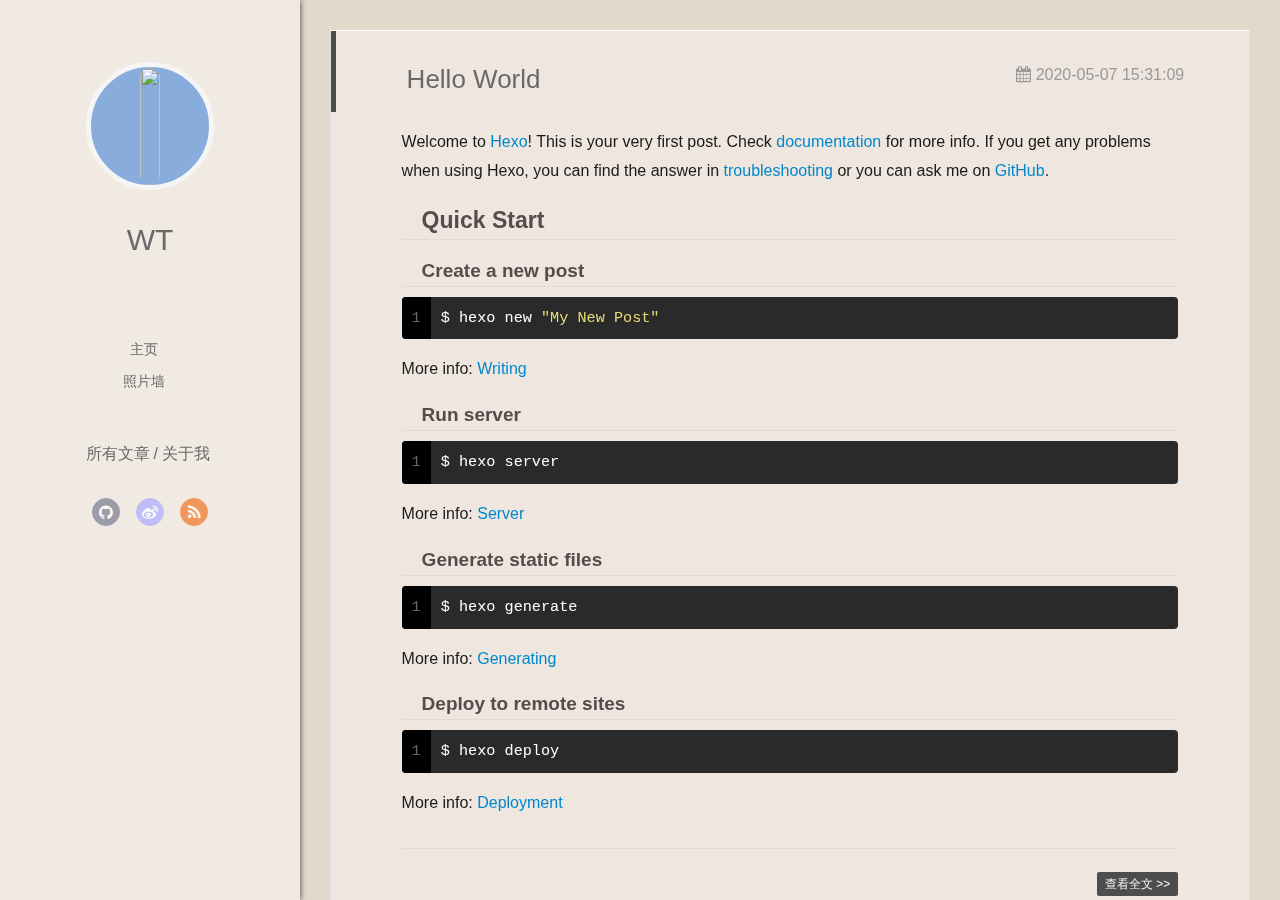
==== index.html @ 87686ddd "Site updated: 2020-05-08 10:49:56" ====
<!DOCTYPE html>
<html>
<head>
  <meta charset="utf-8">
  
  <meta name="renderer" content="webkit">
  <meta http-equiv="X-UA-Compatible" content="IE=edge" >
  <link rel="dns-prefetch" href="http://yoursite.com">
  <title>NB</title>
  <meta name="viewport" content="width=device-width, initial-scale=1, maximum-scale=1">
  <meta property="og:type" content="website">
<meta property="og:title" content="NB">
<meta property="og:url" content="http://yoursite.com/index.html">
<meta property="og:site_name" content="NB">
<meta property="og:locale" content="zh_CN">
<meta property="article:author" content="WT">
<meta name="twitter:card" content="summary">
  
  
    <link rel="icon" href="/favicon.png">
  
  
<link rel="stylesheet" href="/css/main.css">
 
<link rel="stylesheet" href="/css/viewer.css">

<meta name="generator" content="Hexo 4.2.0"></head>

<body>
  <div id="container" :class="{show:isCtnShow}" @click="hideSlider">
    <div class="left-col" >
      <div class="intrude-less">
	<header id="header" class="inner">
		<a href="/" @mouseover="linkMouseover('home')" class="profilepic">
			<img src="https://timgsa.baidu.com/timg?image&amp;quality=80&amp;size=b9999_10000&amp;sec=1588860925858&amp;di=0722054bf3a97e93e0152e795d946204&amp;imgtype=0&amp;src=http%3A%2F%2Fwww.ttpaihang.com%2Fimage%2Fvote%2F20140428095425116203.jpg" class="js-avatar">
		</a>
		<hgroup>
		  <h1 class="header-author"><a href="/" @mouseover="linkMouseover('home')">WT</a></h1>
		</hgroup>
		

		<nav class="header-menu">
			<ul>
				
				<li><a href="/" target="_self">主页</a></li>
	    	
				<li><a href="/photo/" target="_self">照片墙</a></li>
	    	
			</ul>
		</nav>
		<nav class="header-smart-menu">
			
				<a @click="openSlider($event, 'innerArchive')" @mouseover="linkMouseover('innerArchive')" href="javascript:void(0)">所有文章</a>
				
				<a @click="openSlider($event, 'aboutme')" @mouseover="linkMouseover('aboutme')" href="javascript:void(0)">关于我</a>
				
		</nav>
		<nav class="header-nav">
			<div class="social">
				
					<a class="github" target="_blank"  href="/" 
							@mouseover="linkMouseover('github')" title="">
						<i class="icon icon-github"></i>
					</a>
		    
					<a class="weibo" target="_blank"  href="/" 
							@mouseover="linkMouseover('weibo')" title="">
						<i class="icon icon-weibo"></i>
					</a>
		    
					<a class="rss" target="_blank"  href="/" 
							@mouseover="linkMouseover('rss')" title="">
						<i class="icon icon-rss"></i>
					</a>
		    
			</div>
		</nav>
	</header>		
</div>

      <!-- <div class="waifu" @mouseover="waifu.showTools=true" @mouseout="waifu.showTools=false">
  <div class="waifu-tips" v-text="waifu.tip" v-bind:style="{opacity: waifu.tipOpacity}"></div>
  <div>
    <canvas id="live2d" width="520" height="480" @mouseover="linkMouseover('waifu')" style="width: 260px;height: 240px;"></canvas>
  </div>
  <div class="waifu-tool" v-show="waifu.showTools">
    <span class="icon icon-search" @mouseover="linkMouseover('tools.search')" @click="toolsClick('tools.search')"></span>
    <span class="icon icon-eye" @mouseover="linkMouseover('tools.eye')" @click="toolsClick('tools.eye')"></span>
    <span class="icon icon-comment-o" @mouseover="linkMouseover('tools.chart')" @click="toolsClick('tools.chart')"></span>
    <span class="icon icon-camera" @mouseover="linkMouseover('tools.photo')" @click="toolsClick('tools.photo')"></span>
    <span class="icon icon-info-circle" @mouseover="linkMouseover('tools.info')" @click="toolsClick('tools.info')"></span>
    <span class="icon icon-close" @mouseover="linkMouseover('tools.close')" @click="toolsClick('tools.close')"></span>
  </div>
</div> -->
    </div>
    <div class="btnctn js-mobile-btnctn">
      <div class="slider-trigger" @click="openSlider($event, 'innerArchive', true)">
        <i class="icon icon-list"></i>
      </div>
      <div class="slider-trigger" @click="toolsClick('tools.eye')">
        <i class="icon icon-eye"></i>
      </div>
    </div>
    <div class="mid-col" :class="{show: isShow,hide: isShow!==undefined && !isShow}">
      <a name="top"></a>
      <nav id="mobile-nav">
  <div class="overlay js-overlay" ></div>
	<div class="intrude-less">
		<header id="header" class="inner">
			<div class="profilepic">
				<img src="https://timgsa.baidu.com/timg?image&amp;quality=80&amp;size=b9999_10000&amp;sec=1588860925858&amp;di=0722054bf3a97e93e0152e795d946204&amp;imgtype=0&amp;src=http%3A%2F%2Fwww.ttpaihang.com%2Fimage%2Fvote%2F20140428095425116203.jpg" class="js-avatar">
			</div>
			<hgroup>
			  <h1 class="header-author js-header-author">WT</h1>
			</hgroup>
			
			
			<nav class="header-nav">
				<div class="social">
					
						<a class="github" target="_blank" href="/" 
								title="">
							<i class="icon icon-"></i>
						</a>
			    
						<a class="weibo" target="_blank" href="/" 
								title="">
							<i class="icon icon-"></i>
						</a>
			    
						<a class="rss" target="_blank" href="/" 
								title="">
							<i class="icon icon-"></i>
						</a>
			    
				</div>
			</nav>

			<nav class="header-menu js-header-menu">
				<ul style="width: 50%">
				
				
					<li style="width: 50%"><a href="/">主页</a></li>
		      
					<li style="width: 50%"><a href="/photo/">照片墙</a></li>
		      
				</ul>
			</nav>
		</header>				
	</div>
	<div class="mobile-mask" style="display:none" v-show="isShow"></div>
</nav>

      <div id="wrapper" class="body-wrap" v-pre>
        <div class="menu-l">
          <div id="js-content" class="content-ll">
            
    
<aside class="wrap-side-operation">
  <div class="mod-side-operation">
    
    <div class="jump-container" id="js-jump-container" style="display:none;">
      <a href="#top" >
        <i class="icon icon-chevron-up"></i>
      </a>
    </div>
    
    
  </div>
</aside>

<div class="article-outer">
<article class="article article-type-post article-index" itemscope itemprop="blogPost">
  <div class="article-inner">
    
      <header class="article-header">
        
  
    <h1 itemprop="name">
      <a class="article-title" href="/2020/05/07/hello-world/">Hello World</a>
    </h1>
  

        
        <a href="/archives/2020/05" class="archive-article-date">
  	<time datetime="2020-05-07T07:31:09.147Z" itemprop="datePublished"><i class="icon icon-calendar"></i>2020-05-07 15:31:09</time>
</a>
        
      </header>
    
    <div class="article-entry" itemprop="articleBody">
      
        <p>Welcome to <a href="https://hexo.io/" target="_blank" rel="noopener">Hexo</a>! This is your very first post. Check <a href="https://hexo.io/docs/" target="_blank" rel="noopener">documentation</a> for more info. If you get any problems when using Hexo, you can find the answer in <a href="https://hexo.io/docs/troubleshooting.html" target="_blank" rel="noopener">troubleshooting</a> or you can ask me on <a href="https://github.com/hexojs/hexo/issues" target="_blank" rel="noopener">GitHub</a>.</p>
<h2 id="Quick-Start"><a href="#Quick-Start" class="headerlink" title="Quick Start"></a>Quick Start</h2><h3 id="Create-a-new-post"><a href="#Create-a-new-post" class="headerlink" title="Create a new post"></a>Create a new post</h3><figure class="highlight bash"><table><tr><td class="gutter"><pre><span class="line">1</span><br></pre></td><td class="code"><pre><span class="line">$ hexo new <span class="string">"My New Post"</span></span><br></pre></td></tr></table></figure>

<p>More info: <a href="https://hexo.io/docs/writing.html" target="_blank" rel="noopener">Writing</a></p>
<h3 id="Run-server"><a href="#Run-server" class="headerlink" title="Run server"></a>Run server</h3><figure class="highlight bash"><table><tr><td class="gutter"><pre><span class="line">1</span><br></pre></td><td class="code"><pre><span class="line">$ hexo server</span><br></pre></td></tr></table></figure>

<p>More info: <a href="https://hexo.io/docs/server.html" target="_blank" rel="noopener">Server</a></p>
<h3 id="Generate-static-files"><a href="#Generate-static-files" class="headerlink" title="Generate static files"></a>Generate static files</h3><figure class="highlight bash"><table><tr><td class="gutter"><pre><span class="line">1</span><br></pre></td><td class="code"><pre><span class="line">$ hexo generate</span><br></pre></td></tr></table></figure>

<p>More info: <a href="https://hexo.io/docs/generating.html" target="_blank" rel="noopener">Generating</a></p>
<h3 id="Deploy-to-remote-sites"><a href="#Deploy-to-remote-sites" class="headerlink" title="Deploy to remote sites"></a>Deploy to remote sites</h3><figure class="highlight bash"><table><tr><td class="gutter"><pre><span class="line">1</span><br></pre></td><td class="code"><pre><span class="line">$ hexo deploy</span><br></pre></td></tr></table></figure>

<p>More info: <a href="https://hexo.io/docs/one-command-deployment.html" target="_blank" rel="noopener">Deployment</a></p>

      
      
    </div>
    <div class="article-info article-info-index">
      
      
      

      
        <p class="article-more-link">
          <a class="article-more-a" href="/2020/05/07/hello-world/">查看全文 >></a>
        </p>
      
      
      <div class="clearfix"></div>
    </div>
  </div>
</article>
</div>



  

          </div>
        </div>
      </div>
      <footer id="footer">
  <div class="outer">
    <div id="footer-info">
    	<div class="footer-left">
    		&copy; 2020 WT
    	</div>
			
			<div class="footer-right">
				Power By <a href="http://hexo.io/" target="_blank">Hexo</a>
			</div>
    </div>
  </div>
</footer>
    </div>
    <div class="mask js-mask" ref="mask"></div>
    <div class="page-modal" id="search-panel" ref="fullTextSearch" >
  <div class="search-container">
    <a class="close js-modal-close" href="javascript:;"><i class="icon icon-close"></i></a>
    <div class="search">
      <div class="search-input-icon">
        <i class="icon icon-search"></i>
      </div>
      <div class="search-input" >
        <input placeholder="搜索所有文章" type="text" v-model="fullTextSearchWords" >
      </div>
    </div>
    <div class="search-result">
      <div class="search-result-item" v-for="(item,index) in fullTextSearchItems" :key="index">
        <a v-text="item.title" :href="themeConfig.root + item.path.join('/')"></a>
        <div v-html="item.content"></div>
      </div>
      <div class="more-item tip" v-show="fullTextSearch.hasMore"  @click="loadSearchResult">
        <i class="icon icon-chevron-up"></i>
      </div>
      <div class="tip" v-show="fullTextSearch.isLoading || fullTextSearch.tip" 
        v-text="fullTextSearch.tip || '正在搜索...'"></div>
    </div>
  </div>
</div>
    
<div class="tools-col" :class="{show:isShow,hide:!isShow}" @click="stop">
  <div class="tools-nav header-menu">
    <ul style="width:70%">
    
      <li style="width: 50%" @click="openSlider($event, 'innerArchive')"><a href="javascript:void(0)" :class="{active:innerArchive}">所有文章</a></li>
      
      <li style="width: 50%" @click="openSlider($event, 'aboutme')"><a href="javascript:void(0)" :class="{active:aboutme}">关于我</a></li>
      
    </ul>
  </div>
  <div class="tools-wrap">
    
    	<section class="tools-section tools-section-all" v-show="innerArchive">
        <div class="search-wrap" >
          <span :class="'search-item'" v-for="(searchItem,index) in searchItems" :key="index">
            <i class="icon icon-book" v-if="searchItem.type === 'category'"></i>
            <i class="icon icon-tag" v-if="searchItem.type === 'tag'"></i>
            <i class="icon icon-calendar" v-if="searchItem.type === 'date'"></i>
            {{searchItem.query}}
            <i class="icon icon-close" @click="searchItems.splice(index,1)"></i>
          </span>
          <input class="search-ipt" v-model="search" @blur="addSearchItem(search)" @keydown="searchKeydown" type="text" placeholder="搜索…">
          <i class="icon icon-search" @click="addSearchItem(search)"></i>
        </div>
        <div class="widget tagcloud search-tag">
          <div>
            <span >标签:</span>
            <label class="bui-switch-label bui-switch-animbg">
              <input type="checkbox" @click="showTags=!showTags"/>
              <i class="bui-switch"></i>
            </label>
            <span style="margin-left: 50px;">分类:</span>
            <label class="bui-switch-label bui-switch-animbg">
              <input type="checkbox" @click="showCategories=!showCategories"/>
              <i class="bui-switch"></i>
            </label>
          </div>
          <ul class="article-tag-list" v-show="showTags">
            
            <div class="clearfix"></div>
          </ul>
          <ul class="article-tag-list" v-show="showCategories">
            
            <div class="clearfix"></div>
          </ul>
        </div>
        <ul class="search-ul">
          <li class="search-li" v-for="(item,index) in items" :key="index" v-show="!item.isHide">
            <a :href="item.path|urlformat" class="search-title"><i class="icon icon-quote-left"></i>
              <span v-text="item.title"></span>
            </a>
            <p class="search-time" v-if="item.date">
              <i class="icon icon-calendar"></i>
              <span v-text="item.date" @click="addSearchItem(item.date.substr(0,7),'date')"></span>
            </p>
            <p class="search-category" v-if="item.categories.length">
              <i class="icon icon-book" ></i>
              <span v-for="(category,index) in item.categories" :key="index" @click="addSearchItem(category.name, 'category')" v-text="category.name"></span>
            </p>
            <p class="search-tag" v-if="item.tags.length">
              <i class="icon icon-tags" ></i>
              <span v-for="tag in item.tags" @click="addSearchItem(tag.name, 'tag')" v-text="tag.name"></span>
            </p>
          </li>
        </ul>
    	</section>
    
    
    
    	<section class="tools-section tools-section-me" v-show="aboutme">
      
        <div class="aboutme-wrap" id="js-aboutme">很惭愧<br><br>只做了一点微小的工作<br>谢谢大家</div>
      
    	</section>
    
  </div>
</div>
    <div class="pswp" tabindex="-1" role="dialog" aria-hidden="true">
  <div class="pswp__bg"></div>
  <div class="pswp__scroll-wrap">
    <div class="pswp__container">
      <div class="pswp__item"></div>
      <div class="pswp__item"></div>
      <div class="pswp__item"></div>
    </div>

    <div class="pswp__ui pswp__ui--hidden">
      <div class="pswp__top-bar">
        <div class="pswp__counter"></div>
        <button class="pswp__button pswp__button--close" title="Close (Esc)"></button>
        <button class="pswp__button pswp__button--share" style="display:none" title="Share"></button>
        <button class="pswp__button pswp__button--fs" title="Toggle fullscreen"></button>
        <button class="pswp__button pswp__button--zoom" title="Zoom in/out"></button>

        <div class="pswp__preloader">
          <div class="pswp__preloader__icn">
            <div class="pswp__preloader__cut">
            <div class="pswp__preloader__donut"></div>
            </div>
          </div>
        </div>
      </div>

      <div class="pswp__share-modal pswp__share-modal--hidden pswp__single-tap">
        <div class="pswp__share-tooltip"></div> 
      </div>

      <button class="pswp__button pswp__button--arrow--left" title="Previous (arrow left)">
      </button>

      <button class="pswp__button pswp__button--arrow--right" title="Next (arrow right)">
      </button>

      <div class="pswp__caption">
        <div class="pswp__caption__center"></div>
      </div>
    </div>
  </div>
</div>
  </div>
  <script>
window.themeConfig = {
  isHome: true, // 是否为首页
  isPost: false, // 是否为文章全文页面
  isArchive: false, // 是否为归档页面
  isTag: false, // 是否为标签页面
  isCategory: false, // 是否为分类页面
  pageid: undefined, // 页面标识, 用于个性化页面开发
  toc_hide_index: true, // 目录序号
  comment: true, // 文章全文页面是否开启评论
  animate: true, // 是否显示文章列表页动画效果
  root: '/', // 资源根路径
  baseUrl: 'http://yoursite.com',
  pictureCdn: '' // 图片存储仓库地址
}
</script>

<script src="/js/main.js"></script>
 
<script src="/js/slider.js"></script>
 
<script src="/js/mobile.js"></script>
 
<script src="/js/viewer.js"></script>

</body>
</html>
---- css/main.css ----
@charset "UTF-8";
.clearfix::before, .clearfix::after {
  content: "";
  display: table; }

.clearfix::after {
  clear: both; }

.left-col {
  box-shadow: 0px 0px 6px 0px rgba(0, 0, 0, 0.75); }

.mid-col.show .article, .left-col, .left-col #header .profilepic, .left-col #header .profilepic img, .archives-wrap, .tools-col, .tools-col .tools-section .search-wrap > .icon-search, .tools-col .tools-section .search-tag.tagcloud .article-tag-list, .tools-col .tools-section .search-ul .search-title:hover, .tools-col .tools-section .search-ul .search-time span:hover, .tools-col .tools-section .search-ul .search-tag span:hover, .tools-col .tools-section .search-ul .search-category span:hover, .article, .waifu .waifu-tool span, .category-list li.category-list-item {
  -webkit-transition: all 0.2s ease-in;
  transition: all 0.2s ease-in;
  -ms-transition: all 0.2s ease-in; }

.mid-col.show, .mid-col.hide, .tools-col.show, .tools-col.hide {
  -webkit-animation-duration: .5s;
          animation-duration: .5s;
  -webkit-animation-fill-mode: both;
          animation-fill-mode: both;
  -webkit-animation-timing-function: ease-in-out;
          animation-timing-function: ease-in-out; }

@-webkit-keyframes leftIn {
  from {
    -webkit-transform: translate(0, 0);
            transform: translate(0, 0); }
  to {
    -webkit-transform: translate(333px, 0);
            transform: translate(333px, 0); } }

@keyframes leftIn {
  from {
    -webkit-transform: translate(0, 0);
            transform: translate(0, 0); }
  to {
    -webkit-transform: translate(333px, 0);
            transform: translate(333px, 0); } }

@-webkit-keyframes leftOut {
  from {
    -webkit-transform: translate(333px, 0);
            transform: translate(333px, 0); }
  to {
    -webkit-transform: translate(0, 0);
            transform: translate(0, 0); } }

@keyframes leftOut {
  from {
    -webkit-transform: translate(333px, 0);
            transform: translate(333px, 0); }
  to {
    -webkit-transform: translate(0, 0);
            transform: translate(0, 0); } }

.mid-col.show {
  -webkit-animation-name: leftIn;
          animation-name: leftIn; }

.mid-col.hide {
  -webkit-animation-name: leftOut;
          animation-name: leftOut; }

@-webkit-keyframes smallLeftIn {
  from {
    -webkit-transform: translate(0, 0);
            transform: translate(0, 0);
    opacity: 0; }
  to {
    -webkit-transform: translate(300px, 0);
            transform: translate(300px, 0);
    opacity: 1; } }

@keyframes smallLeftIn {
  from {
    -webkit-transform: translate(0, 0);
            transform: translate(0, 0);
    opacity: 0; }
  to {
    -webkit-transform: translate(300px, 0);
            transform: translate(300px, 0);
    opacity: 1; } }

@-webkit-keyframes smallleftOut {
  from {
    -webkit-transform: translate(300px, 0);
            transform: translate(300px, 0);
    opacity: 1; }
  to {
    -webkit-transform: translate(0, 0);
            transform: translate(0, 0);
    opacity: 0; } }

@keyframes smallleftOut {
  from {
    -webkit-transform: translate(300px, 0);
            transform: translate(300px, 0);
    opacity: 1; }
  to {
    -webkit-transform: translate(0, 0);
            transform: translate(0, 0);
    opacity: 0; } }

.tools-col.show {
  -webkit-animation-name: smallLeftIn;
          animation-name: smallLeftIn; }

.tools-col.hide {
  -webkit-animation-name: smallleftOut;
          animation-name: smallleftOut; }

@-webkit-keyframes profilepic {
  0% {
    -webkit-transform: rotate(360deg);
            transform: rotate(360deg); }
  100% {
    -webkit-transform: rotate(0deg);
            transform: rotate(0deg); } }

@keyframes profilepic {
  0% {
    -webkit-transform: rotate(360deg);
            transform: rotate(360deg); }
  100% {
    -webkit-transform: rotate(0deg);
            transform: rotate(0deg); } }

.left-col #header .profilepic:hover {
  -webkit-animation: profilepic 5s linear infinite;
          animation: profilepic 5s linear infinite; }

html {
  -ms-text-size-adjust: 100%;
  -webkit-text-size-adjust: 100%;
  -webkit-tap-highlight-color: transparent;
  height: 100%; }

body {
  margin: 0;
  font-size: 14px;
  font-family: "Helvetica Neue", Helvetica, STHeiTi, Arial, sans-serif;
  line-height: 1.5;
  color: #333;
  background-color: #f0eae3;
  min-height: 100%; }

article,
aside,
details,
figcaption,
figure,
footer,
header,
hgroup,
main,
menu,
nav,
section,
summary {
  display: block; }

audio,
canvas,
progress,
video {
  display: inline-block; }

audio:not([controls]) {
  display: none;
  height: 0; }

progress {
  vertical-align: baseline; }

[hidden], template {
  display: none; }

a {
  background: transparent;
  text-decoration: none;
  color: #08c; }
  a:active {
    outline: 0; }

abbr[title] {
  border-bottom: 1px dotted; }

b, strong {
  font-weight: bold; }

dfn {
  font-style: italic; }

mark {
  background: #ff0;
  color: #000; }

small {
  font-size: 80%; }

sub, sup {
  font-size: 75%;
  line-height: 0;
  position: relative;
  vertical-align: baseline; }

sup {
  top: -0.5em; }

sub {
  bottom: -0.25em; }

img {
  border: 0;
  vertical-align: middle;
  max-width: 100%; }

svg:not(:root) {
  overflow: hidden; }

code,
kbd,
pre,
samp {
  font-family: monospace;
  font-size: 1em; }

button,
input,
optgroup,
select,
textarea {
  color: inherit;
  font: inherit;
  margin: 0;
  vertical-align: middle; }

button,
input,
select {
  overflow: visible; }

button, select {
  text-transform: none; }

button,
html input[type="button"],
input[type="reset"],
input[type="submit"] {
  -webkit-appearance: button;
  cursor: pointer; }

[disabled] {
  cursor: default; }

button::-moz-focus-inner,
input::-moz-focus-inner {
  border: 0;
  padding: 0; }

input {
  line-height: normal; }

input[type="checkbox"],
input[type="radio"] {
  box-sizing: border-box;
  padding: 0; }

input[type="number"]::-webkit-inner-spin-button,
input[type="number"]::-webkit-outer-spin-button {
  height: auto; }

input[type="search"] {
  -webkit-appearance: textfield;
  box-sizing: border-box; }

input[type="search"]::-webkit-search-cancel-button,
input[type="search"]::-webkit-search-decoration {
  -webkit-appearance: none; }

fieldset {
  border: 1px solid #c0c0c0;
  margin: 0 2px;
  padding: 0.35em 0.625em 0.75em; }

legend {
  border: 0;
  padding: 0; }

textarea {
  overflow: auto;
  resize: vertical;
  vertical-align: top; }

optgroup {
  font-weight: bold; }

input,
select,
textarea,
button {
  outline: 0; }

textarea, input {
  -webkit-user-modify: read-write-plaintext-only; }

input::-ms-clear,
input::-ms-reveal {
  display: none; }

input::-moz-placeholder,
textarea::-moz-placeholder {
  color: #999; }

input:-ms-input-placeholder,
textarea:-ms-input-placeholder {
  color: #999; }

input::-webkit-input-placeholder,
textarea::-webkit-input-placeholder {
  color: #999; }

.placeholder {
  color: #999; }

table {
  border-collapse: collapse;
  border-spacing: 0; }

td, th {
  padding: 0; }

h1, h2, h3, h4, h5, h6, p, figure, form, blockquote {
  margin: 0; }

ul, ol, li, dl, dd {
  margin: 0;
  padding: 0; }

ul, ol {
  list-style: none outside none; }

h1, h2, h3 {
  line-height: 2;
  font-weight: normal; }

h1 {
  font-size: 18px; }

h2 {
  font-size: 16px; }

h3 {
  font-size: 14px; }

i {
  font-style: normal; }

* {
  box-sizing: border-box; }

@font-face {
  font-family: "FontAwesome";
  src: url(../fonts/fontawsome-thin.b3c604.eot);
  /* IE9 */
  src: url(../fonts/fontawsome-thin.b3c604.eot?#iefix) format("embedded-opentype"), url(../fonts/fontawsome-thin.4b1ebf.woff) format("woff"), url(../fonts/fontawsome-thin.4501e5.ttf) format("truetype"), url(../fonts/fontawsome-thin.c88de1.svg#uxfonteditor) format("svg");
  /* iOS 4.1- */
  font-weight: normal;
  font-style: normal; }

.icon {
  /* use !important to prevent issues with browser extensions that change fonts */
  font-family: 'FontAwesome' !important;
  speak: none;
  font-size: 16px;
  font-style: normal;
  font-weight: normal;
  font-variant: normal;
  text-transform: none;
  line-height: 1;
  /* Better Font Rendering =========== */
  -webkit-font-smoothing: antialiased;
  -moz-osx-font-smoothing: grayscale; }

.icon-search:before {
  content: "\f002"; }

.icon-check:before {
  content: "\f00c"; }

.icon-remove:before,
.icon-close:before {
  content: "\f00d"; }

.icon-home:before {
  content: "\f015"; }

.icon-twitter-square:before {
  content: "\f081"; }

.icon-iconcebook-square:before {
  content: "\f082"; }

.icon-github-square:before {
  content: "\f092"; }

.icon-ellipsis-v:before {
  content: "\f142"; }

.icon-google-plus-square:before {
  content: "\f0d4"; }

.icon-twitter:before {
  content: "\f099"; }

.icon-facebook:before {
  content: "\f09a"; }

.icon-github:before {
  content: "\f09b"; }

.icon-feed:before,
.icon-rss:before {
  content: "\f09e"; }

.icon-weibo:before {
  content: "\f18a"; }

.icon-google-plus:before {
  content: "\f0d5"; }

.icon-tag:before {
  content: "\f02b"; }

.icon-tags:before {
  content: "\f02c"; }

.icon-book:before {
  content: "\f02d"; }

.icon-calendar:before {
  content: "\f073"; }

.icon-file-text:before {
  content: "\f15c"; }

.icon-file-text-o:before {
  content: "\f0f6"; }

.icon-clock:before {
  content: "\f017"; }

.icon-eye:before {
  content: "\f06e"; }

.icon-camera:before {
  content: "\f030"; }

.icon-comment:before {
  content: "\f075"; }

.icon-comment-o:before {
  content: "\f0e5"; }

.icon-info:before {
  content: "\f129"; }

.icon-info-circle:before {
  content: "\f05a"; }

.icon-qq:before {
  content: "\f1d6"; }

.icon-wechat:before,
.icon-weixin:before {
  content: "\f1d7"; }

.icon-spinner:before {
  content: "\f110"; }

.icon-arrow-circle-o-right:before {
  content: "\f18e"; }

.icon-arrow-circle-o-left:before {
  content: "\f190"; }

.icon-share-alt:before {
  content: "\f1e0"; }

.icon-share-alt-square:before {
  content: "\f1e1"; }

.icon-list:before {
  content: "\f03a"; }

.icon-mail:before {
  content: "\f0e0"; }

.icon-mail-o:before {
  content: "\f003"; }

.icon-chevron-up:before {
  content: "\f077"; }

.icon-thumb-tack:before {
  content: "\f08d"; }

.icon-quote-left:before {
  content: "\f10d"; }

.icon-quote-right:before {
  content: "\f10e"; }

.icon-angle-left:before {
  content: "\f104"; }

.icon-github-alt:before {
  content: "\f113"; }

.icon-linkedin-square:before {
  content: "\f08c"; }

.icon-linkedin:before {
  content: "\f0e1"; }

body, button, input, select, textarea {
  color: #1a1a1a;
  font-family: "lucida grande", "lucida sans unicode", lucida, helvetica, "Hiragino Sans GB", "Microsoft YaHei", "WenQuanYi Micro Hei", sans-serif;
  font-size: 16px;
  font-size: 1rem;
  line-height: 1.75; }

body {
  overflow-y: hidden;
  background: #e3d8cc; }

html, body, #container {
  height: 100%;
  overflow-x: hidden;
  overflow-y: auto; }

#mobile-nav, .js-mobile-btnctn {
  display: none; }

#container {
  position: relative;
  min-height: 100%;
  scroll-behavior: smooth;
  -webkit-overflow-scrolling: touch;
  background: #e3d8cc url(/api/common/randomBg?label=background) no-repeat;
  background-size: contain;
  background-position: right; }
  #container.show {
    overflow-y: hidden; }

body:not(.night) #container.show {
  background: -webkit-linear-gradient(250deg, #5aa5c6, #a4854b);
  background: linear-gradient(200deg, #5aa5c6, #a4854b); }

.body-wrap {
  padding-top: 30px;
  margin-bottom: 80px; }

.mid-col {
  position: absolute;
  right: 0;
  min-height: 100%;
  left: 300px;
  width: auto; }
  .mid-col.show .article {
    opacity: 0.5 !important;
    pointer-events: none; }

.left-col {
  background: #f0eae3 url(/api/common/randomBg?label=banner) no-repeat;
  background-size: cover;
  background-position: top;
  width: 300px;
  position: fixed;
  opacity: 1;
  height: 100%;
  z-index: 999; }
  .left-col .intrude-less {
    width: 76%;
    text-align: center;
    margin: 62px auto 0; }
  .left-col #header {
    width: 100%;
    height: 300px;
    position: relative; }
    .left-col #header a {
      color: #696969;
      -webkit-transition: color 0.3s;
      transition: color 0.3s; }
      .left-col #header a:hover {
        color: #B0A0AA; }
    .left-col #header .header-subtitle {
      text-align: center;
      color: #999;
      font-size: 14px;
      line-height: 25px;
      overflow: hidden;
      text-overflow: ellipsis;
      display: -webkit-box;
      -webkit-line-clamp: 2;
      -webkit-box-orient: vertical; }
    .left-col #header .header-menu {
      font-weight: 300;
      line-height: 31px;
      text-transform: uppercase;
      float: none;
      min-height: 150px;
      margin-left: -12px;
      text-align: center;
      position: relative; }
      .left-col #header .header-menu ul {
        position: absolute;
        left: 50%;
        top: 50%;
        -webkit-transform: translateX(-50%) translateY(-50%);
                transform: translateX(-50%) translateY(-50%); }
        .left-col #header .header-menu ul li {
          cursor: default; }
          .left-col #header .header-menu ul li a {
            font-size: 14px;
            min-width: 300px; }
    .left-col #header .header-smart-menu {
      font-size: 16px;
      margin-bottom: 20px; }
      .left-col #header .header-smart-menu a:after {
        content: '/';
        margin-left: 4px; }
      .left-col #header .header-smart-menu a:last-child:after {
        content: ''; }
    .left-col #header .profilepic {
      text-align: center;
      display: block;
      border: 5px solid #f5f5f5;
      border-radius: 300px;
      width: 128px;
      height: 128px;
      margin: 0 auto;
      position: relative;
      overflow: hidden;
      background: #88acdb;
      display: -webkit-box;
      -webkit-box-orient: horizontal;
      -webkit-box-pack: center;
      -webkit-box-align: center;
      text-align: center; }
      .left-col #header .profilepic img {
        border-radius: 300px;
        width: 100%;
        height: 100%;
        opacity: 1; }
        .left-col #header .profilepic img.show {
          width: 100%;
          height: 100%;
          opacity: 1; }
    .left-col #header .header-author {
      text-align: center;
      margin: 0.67em 0;
      font-size: 30px;
      -webkit-transition: 0.3s;
      transition: 0.3s; }

/* 设置滚动条的样式 */
::-webkit-scrollbar {
  width: 10px;
  height: 10px;
  background-color: #f0eae3; }

::-webkit-scrollbar-button {
  width: 0;
  height: 0; }

::-webkit-scrollbar-button:start:increment, ::-webkit-scrollbar-button:end:decrement {
  display: none; }

::-webkit-scrollbar-corner {
  display: block; }

::-webkit-scrollbar-thumb {
  border-radius: 8px;
  background-color: rgba(0, 0, 0, 0.3); }

::-webkit-scrollbar-thumb:hover {
  border-radius: 8px;
  background-color: rgba(0, 0, 0, 0.5); }

::-webkit-scrollbar-track, ::-webkit-scrollbar-thumb {
  border-right: 1px solid transparent;
  border-left: 1px solid transparent; }

::-webkit-scrollbar-track:hover {
  background-color: rgba(0, 0, 0, 0.15); }

::-webkit-scrollbar-button:start {
  width: 10px;
  height: 10px;
  background: url(../images/scrollbar_arrow.png) no-repeat 0 0; }

::-webkit-scrollbar-button:start:hover {
  background: url(../images/scrollbar_arrow.png) no-repeat -15px 0; }

::-webkit-scrollbar-button:start:active {
  background: url(../images/scrollbar_arrow.png) no-repeat -30px 0; }

::-webkit-scrollbar-button:end {
  width: 10px;
  height: 10px;
  background: url(../images/scrollbar_arrow.png) no-repeat 0 -18px; }

::-webkit-scrollbar-button:end:hover {
  background: url(../images/scrollbar_arrow.png) no-repeat -15px -18px; }

::-webkit-scrollbar-button:end:active {
  background: url(../images/scrollbar_arrow.png) no-repeat -30px -18px; }

.article-entry .highlight {
  margin: 10px 0;
  overflow: auto;
  color: #fff;
  font-size: 0.95em;
  line-height: 22.4px; }

.article-entry .highlight .gutter pre,
.article-entry .highlight .gutter pre .line,
.article-entry .gist .gist-file .gist-data .line-numbers {
  color: #666; }

.article-entry pre,
.article-entry code {
  font-family: "Source Code Pro", Consolas, Monaco, Menlo, Consolas, monospace; }

.article-entry code {
  background: #eee;
  padding: 0 0.3em;
  border: none; }

.article-entry pre code {
  background: none;
  text-shadow: none;
  padding: 0;
  color: #fff; }

.article-entry .highlight {
  border-radius: 4px;
  background-color: #2a2a2a; }
  .article-entry .highlight pre {
    border: none;
    margin: 0;
    padding: 0; }
  .article-entry .highlight table {
    margin: 0;
    width: auto; }
  .article-entry .highlight td {
    border: none;
    padding: 0; }
    .article-entry .highlight td.gutter {
      background-color: #000; }
      .article-entry .highlight td.gutter pre {
        text-align: right;
        padding: 0 10px;
        text-shadow: none; }
    .article-entry .highlight td.code {
      background-color: #2a2a2a;
      padding: 10px; }
  .article-entry .highlight .line {
    min-height: 19px; }

.article-entry .highlight figcaption {
  line-height: 1em;
  margin-bottom: 1em; }
  .article-entry .highlight figcaption::after {
    clear: both; }
  .article-entry .highlight figcaption a {
    float: right; }

.article-entry .highlight figcaption::before,
.article-entry .highlight figcaption::after {
  content: "";
  display: table; }

.article-entry .gist {
  margin: 0 -20px;
  border-style: solid;
  border-color: #ddd;
  border-width: 1px 0;
  background: #272822;
  padding: 15px 20px 15px 0; }

.article-entry .gist .gist-file {
  border: none;
  font-family: "Source Code Pro", Consolas, Monaco, Menlo, Consolas, monospace;
  margin: 0; }

.article-entry .gist .gist-file .gist-data {
  background: none;
  border: none; }

.article-entry .gist .gist-file .gist-data .line-numbers {
  background: none;
  border: none;
  padding: 0 20px 0 0; }

.article-entry .gist .gist-file .gist-data .line-data {
  padding: 0 !important; }

.article-entry .gist .gist-file .highlight {
  margin: 0;
  padding: 0;
  border: none; }

.article-entry .gist .gist-file .gist-meta {
  background: #272822;
  font: 0.85em "Helvetica Neue", Helvetica, Arial, sans-serif;
  text-shadow: 0 0;
  padding: 0;
  margin-top: 1em;
  margin-left: 20px; }

.article-entry .gist .gist-file .gist-meta a {
  color: #258fb8;
  font-weight: normal; }

.article-entry .gist .gist-file .gist-meta a:hover {
  text-decoration: underline; }

pre .comment {
  color: #6A9955; }

pre .keyword,
pre .function .keyword,
pre .class .params {
  color: #66d9ef; }

pre .tag,
pre .doctype,
pre .params,
pre .function,
pre .css .value {
  color: #fff; }

pre .css ~ * .tag,
pre .title,
pre .at_rule,
pre .at_rule .keyword,
pre .preprocessor,
pre .preprocessor .keyword {
  color: #f92672; }

pre .attribute,
pre .built_in,
pre .class,
pre .css ~ * .class,
pre .function .title {
  color: #a6e22e; }

pre .value,
pre .string {
  color: #e6db74; }

pre .number {
  color: #7163d7; }

pre .id,
pre .css ~ * .id {
  color: #fd971f; }

#header .tagcloud a {
  color: #fff; }

.tagcloud a.js-tag {
  display: inline-block;
  text-decoration: none;
  font-weight: normal;
  font-size: 10px;
  color: #f5f5f5;
  height: 18px;
  line-height: 18px;
  padding: 0 5px 0px 10px;
  position: relative;
  border-radius: 0 5px 5px 0;
  margin: 5px 9px 5px 8px;
  font-family: Menlo, Monaco, "Andale Mono", "lucida console"; }
  .tagcloud a.js-tag:hover {
    opacity: 0.8; }
  .tagcloud a.js-tag::before {
    content: " ";
    width: 0px;
    height: 0px;
    position: absolute;
    top: 0;
    left: -18px;
    border: 9px solid transparent; }
  .tagcloud a.js-tag::after {
    content: " ";
    width: 4px;
    height: 4px;
    background-color: #f5f5f5;
    border-radius: 4px;
    box-shadow: 0px 0px 0px 1px rgba(0, 0, 0, 0.3);
    position: absolute;
    top: 7px;
    left: 2px; }

.tagcloud a.color1 {
  background: #88acdb; }
  .tagcloud a.color1::before {
    border-right-color: #88acdb; }

.tagcloud a.color2 {
  background: #ffa07a; }
  .tagcloud a.color2::before {
    border-right-color: #ffa07a; }

.tagcloud a.color3 {
  background: #ca5757; }
  .tagcloud a.color3::before {
    border-right-color: #ca5757; }

.tagcloud a.color4 {
  background: #76becc; }
  .tagcloud a.color4::before {
    border-right-color: #76becc; }

.tagcloud a.color5 {
  background: #7e608d; }
  .tagcloud a.color5::before {
    border-right-color: #7e608d; }

.tagcloud a.color6 {
  background: #6fc0e4; }
  .tagcloud a.color6::before {
    border-right-color: #6fc0e4; }

.tagcloud a.color7 {
  background: #bc8f8f; }
  .tagcloud a.color7::before {
    border-right-color: #bc8f8f; }

.article-tag-list .article-tag-list-item {
  float: left; }

.article-pop-out {
  float: left; }
  .article-pop-out .icon-thumb-tack {
    color: #999;
    float: left;
    margin-right: 10px;
    margin-top: 6px; }

.article-tag, .article-category {
  float: left; }
  .article-tag .article-tag-list, .article-category .article-tag-list {
    float: left; }
  .article-tag .icon, .article-category .icon {
    color: #999;
    float: left;
    margin-right: 10px;
    margin-top: 8px; }

.article-pop-out {
  float: left; }

.archive-article-date {
  color: #999;
  margin-right: 7.6923%;
  float: right;
  -webkit-transition: color 0.3s;
  transition: color 0.3s; }
  .archive-article-date:hover {
    color: #b5b5b5; }
  .archive-article-date .icon {
    margin: 5px 5px 5px 0; }

#header .header-nav {
  width: 100%;
  position: absolute;
  -webkit-transition: -webkit-transform .3s ease-in;
  transition: -webkit-transform .3s ease-in;
  transition: transform .3s ease-in;
  transition: transform .3s ease-in, -webkit-transform .3s ease-in; }
  #header .header-nav .social {
    margin-top: 10px;
    text-align: center;
    display: -webkit-box;
    display: -webkit-flex;
    display: -ms-flexbox;
    display: flex;
    -webkit-flex-wrap: wrap;
        -ms-flex-wrap: wrap;
            flex-wrap: wrap;
    -webkit-box-pack: center;
    -webkit-justify-content: center;
        -ms-flex-pack: center;
            justify-content: center;
    /*
    a.acfun {
      background: #fd4c5d;
      border:1px solid #fd4c5d;
      &:hover {
        border:1px solid #fd4c5d;
      }
    }
    a.bilibili {
      background: #e15280;
      border:1px solid #e15280;
      &:hover {
        border:1px solid #e15280;
      }
    }*/
    /*
    a.jianshu {
      background: #ff5722;
      border:1px solid #ff5722;
      &:hover {
        border:1px solid #ff5722;
      }
    }
    a.weixin {
      background: #4caf50;
      border:1px solid #4caf50;
      &:hover {
        border:1px solid #4caf50;
      }
    }
    a.qq {
      background: #34baad;
      border:1px solid #34baad;
      &:hover {
        border:1px solid #34baad;
      }
    }*/ }
    #header .header-nav .social a {
      border-radius: 50%;
      display: inline-block;
      vertical-align: middle;
      *vertical-align: auto;
      zoom: 1;
      *display: inline;
      margin: 0 8px 15px 8px;
      -webkit-transition: 0.3s;
      transition: 0.3s;
      text-align: center;
      color: #fff;
      opacity: 0.7;
      width: 28px;
      height: 28px;
      line-height: 28px; }
      #header .header-nav .social a:hover {
        opacity: 1; }
    #header .header-nav .social a.weibo {
      background: #aaaaff;
      border: 1px solid #aaaaff; }
      #header .header-nav .social a.weibo:hover {
        border: 1px solid #aaaaff; }
    #header .header-nav .social a.segmentfault {
      background: #009a61;
      border: 1px solid #009a61; }
      #header .header-nav .social a.segmentfault:hover {
        border: 1px solid #009a61; }
    #header .header-nav .social a.rss {
      background: #ef7522;
      border: 1px solid #ef7522; }
      #header .header-nav .social a.rss:hover {
        border: 1px solid #cf5d0f; }
    #header .header-nav .social a.github {
      background: #767c8d;
      border: 1px solid #767c8d; }
      #header .header-nav .social a.github:hover {
        border: 1px solid #666d80; }
    #header .header-nav .social a.facebook {
      background: #3b5998;
      border: 1px solid #3b5998; }
      #header .header-nav .social a.facebook:hover {
        border: 1px solid #2d4373; }
    #header .header-nav .social a.google {
      background: #c83d20;
      border: 1px solid #c83d20; }
      #header .header-nav .social a.google:hover {
        border: 1px solid #9c3019; }
    #header .header-nav .social a.twitter {
      background: #55cff8;
      border: 1px solid #55cff8; }
      #header .header-nav .social a.twitter:hover {
        border: 1px solid #24c1f6; }
    #header .header-nav .social a.linkedin {
      background: #005a87;
      border: 1px solid #005a87; }
      #header .header-nav .social a.linkedin:hover {
        border: 1px solid #006b98; }
    #header .header-nav .social a.zhihu {
      background: #0078d8;
      border: 1px solid #0078d8; }
      #header .header-nav .social a.zhihu:hover {
        border: 1px solid #0078d8; }
    #header .header-nav .social a.douban {
      background: #06c611;
      border: 1px solid #06c611; }
      #header .header-nav .social a.douban:hover {
        border: 1px solid #06c611; }
    #header .header-nav .social a.mail {
      background: #005a87;
      border: 1px solid #005a87; }
      #header .header-nav .social a.mail:hover {
        border: 1px solid #006b98; }

#page-nav {
  text-align: center;
  margin-top: 30px; }
  #page-nav .page-number {
    width: 25px;
    height: 30px;
    background: #4d4d4d;
    display: inline-block;
    color: #f5f5f5;
    line-height: 30px;
    font-size: 14px;
    margin: 0 5px 30px;
    border-radius: 2px; }
    #page-nav .page-number:hover {
      background: #5e5e5e; }
  #page-nav .current {
    background: #88acdb;
    cursor: default; }
    #page-nav .current:hover {
      background: #88acdb; }
  #page-nav .extend {
    color: #4d4d4d;
    margin: 0 27px;
    opacity: 1; }
    #page-nav .extend:hover {
      color: #5e5e5e; }
  #page-nav .prev.disabled, #page-nav .next.disabled {
    visibility: hidden; }
  #page-nav:hover .extend {
    opacity: 1; }

.archives-wrap {
  position: relative;
  margin: 0 30px;
  padding-right: 60px;
  border-bottom: 1px solid #eee;
  background: rgba(240, 234, 227, 0.8); }
  .archives-wrap:first-child {
    margin-top: 30px; }
  .archives-wrap:last-child {
    margin-bottom: 80px; }
  .archives-wrap .archive-year-wrap {
    line-height: 35px;
    width: 200px;
    position: absolute;
    padding-top: 15px;
    font-size: 1.8em;
    z-index: 1; }
  .archives-wrap .archive-year-wrap a {
    color: #666;
    font-weight: bold;
    padding-left: 48px; }

.archives {
  position: relative; }
  .archives .article-info {
    border: none; }
  .archives .archive-article {
    margin-left: 200px;
    padding: 20px 0;
    border-bottom: 1px solid #eee;
    border-top: 1px solid #fff;
    -webkit-transition: border-color 0.2s ease-in;
    transition: border-color 0.2s ease-in;
    position: relative; }
    .archives .archive-article:first-child {
      border-top: none; }
    .archives .archive-article:last-child {
      border-bottom: none; }
  .archives .archive-article-title {
    font-size: 16px;
    color: #333;
    -webkit-transition: color 0.3s;
    transition: color 0.3s; }
    .archives .archive-article-title:hover {
      color: #657b83; }
    .archives .archive-article-title span {
      display: block;
      color: #a8a8a8;
      font-size: 12px;
      line-height: 14px;
      height: 7px;
      padding-left: 2px; }
      .archives .archive-article-title span:before {
        display: inline-block;
        content: "“";
        font-family: serif;
        font-size: 30px;
        margin: 4px 4px 0 -12px;
        color: #c8c8c8; }

.archive-article-inner .icon-clock {
  margin-right: 5px; }

.archive-article-inner .archive-article-header {
  position: relative;
  min-height: 36px; }

.archive-article-inner .article-meta {
  position: absolute;
  top: 10px; }
  .archive-article-inner .article-meta .article-date time {
    color: #aaa; }
  .archive-article-inner .article-meta .archive-article-date, .archive-article-inner .article-meta .article-tag-list {
    margin-right: 30px;
    display: inline-block;
    vertical-align: middle;
    zoom: 1;
    color: #666;
    font-size: 14px; }
  .archive-article-inner .article-meta .archive-article-date {
    cursor: default;
    margin-right: 0; }
  .archive-article-inner .article-meta .article-category:before {
    float: left;
    margin-top: 1px;
    left: 15px; }
  .archive-article-inner .article-meta .article-category .article-category-link {
    width: auto;
    max-width: 83px;
    padding-left: 10px; }
  .archive-article-inner .article-meta .article-tag-list {
    margin-top: 0px; }
    .archive-article-inner .article-meta .article-tag-list:before {
      left: 15px; }
    .archive-article-inner .article-meta .article-tag-list .article-tag-list-item {
      display: inline-block;
      width: auto;
      max-width: 83px;
      padding-left: 8px;
      font-size: 12px; }

.tools-col {
  width: 300px;
  height: 100%;
  position: fixed;
  left: 0;
  top: 0;
  z-index: 0;
  padding: 0;
  opacity: 0;
  -webkit-overflow-scrolling: touch;
  overflow-scrolling: touch; }
  .tools-col .tools-nav {
    display: none; }
  .tools-col .tools-wrap, .tools-col .tools-section {
    height: 100%;
    color: #e5e5e5;
    width: 360px;
    overflow: hidden;
    overflow-y: auto; }
    .tools-col .tools-wrap ::-webkit-scrollbar, .tools-col .tools-section ::-webkit-scrollbar {
      display: none; }
  .tools-col .tools-section .search-wrap {
    margin: 20px 20px 10px 20px;
    position: relative;
    border-bottom: 2px solid #f5f5f5;
    display: -webkit-box;
    display: -webkit-flex;
    display: -ms-flexbox;
    display: flex;
    -webkit-flex-wrap: wrap;
        -ms-flex-wrap: wrap;
            flex-wrap: wrap; }
    .tools-col .tools-section .search-wrap .search-ipt {
      color: #f5f5f5;
      background: none;
      border: none;
      -webkit-box-flex: 1;
      -webkit-flex-grow: 1;
          -ms-flex-positive: 1;
              flex-grow: 1;
      width: 0;
      min-width: 80px; }
    .tools-col .tools-section .search-wrap > .icon-search {
      position: absolute;
      right: 0;
      bottom: 7px;
      color: #f5f5f5;
      cursor: pointer; }
      .tools-col .tools-section .search-wrap > .icon-search:hover {
        -webkit-transform: scale(1.2);
                transform: scale(1.2); }
    .tools-col .tools-section .search-wrap .search-item {
      padding-left: 5px;
      margin: 2px;
      border-radius: 20px;
      background-color: #076773;
      white-space: nowrap;
      font-size: 14px;
      line-height: 25px; }
      .tools-col .tools-section .search-wrap .search-item > .icon-close {
        color: #cfcfcf;
        font-size: 12px;
        position: relative;
        margin-right: 3px;
        cursor: pointer; }
    .tools-col .tools-section .search-wrap ::-webkit-input-placeholder {
      color: #ededed; }
  .tools-col .tools-section .search-tag.tagcloud {
    text-align: center;
    position: relative; }
    .tools-col .tools-section .search-tag.tagcloud .article-tag-list {
      margin: 15px 10px 0;
      padding: 10px;
      background: rgba(255, 255, 255, 0.2); }
      .tools-col .tools-section .search-tag.tagcloud .article-tag-list.show {
        display: block; }
    .tools-col .tools-section .search-tag.tagcloud .a {
      float: initial; }
  .tools-col .tools-section .search-ul {
    margin-top: 10px;
    color: rgba(77, 77, 77, 0.75);
    -webkit-overflow-scrolling: touch;
    overflow-scrolling: touch;
    overflow-y: auto; }
    .tools-col .tools-section .search-ul .search-li {
      padding: 10px 20px;
      border-bottom: 1px dotted #dcdcdc; }
      .tools-col .tools-section .search-ul .search-li:hover {
        background: rgba(255, 255, 255, 0.2); }
    .tools-col .tools-section .search-ul .search-title {
      overflow: hidden;
      white-space: nowrap;
      text-overflow: ellipsis;
      display: block;
      color: #fffff8;
      text-shadow: 1px 1px rgba(77, 77, 77, 0.25); }
      .tools-col .tools-section .search-ul .search-title .icon {
        margin-right: 10px;
        color: #fffdd8; }
      .tools-col .tools-section .search-ul .search-title:hover {
        color: #fff; }
    .tools-col .tools-section .search-ul .search-time, .tools-col .tools-section .search-ul .search-tag, .tools-col .tools-section .search-ul .search-category {
      display: inline-block;
      font-size: 12px;
      color: #fffdd8;
      margin-right: 10px; }
      .tools-col .tools-section .search-ul .search-time .icon, .tools-col .tools-section .search-ul .search-tag .icon, .tools-col .tools-section .search-ul .search-category .icon {
        margin-right: 0px; }
      .tools-col .tools-section .search-ul .search-time span, .tools-col .tools-section .search-ul .search-tag span, .tools-col .tools-section .search-ul .search-category span {
        cursor: pointer;
        margin-right: 5px; }
        .tools-col .tools-section .search-ul .search-time span:hover, .tools-col .tools-section .search-ul .search-tag span:hover, .tools-col .tools-section .search-ul .search-category span:hover {
          color: #fff; }
  .tools-col .tools-section-friends {
    padding-top: 30px; }
  .tools-col .aboutme-wrap {
    display: -webkit-box;
    display: -webkit-flex;
    display: -ms-flexbox;
    display: flex;
    -webkit-box-align: center;
    -webkit-align-items: center;
        -ms-flex-align: center;
            align-items: center;
    -webkit-box-pack: center;
    -webkit-justify-content: center;
        -ms-flex-pack: center;
            justify-content: center;
    width: 100%;
    height: 100%;
    color: #fffdd8;
    text-shadow: 1px 1px rgba(77, 77, 77, 0.45); }

label.bui-switch-label input {
  position: absolute;
  opacity: 0;
  visibility: hidden; }

label.bui-switch-label input:checked {
  border-color: #64bd63;
  box-shadow: #64bd63 0 0 0 16px inset;
  background-color: #64bd63; }
  label.bui-switch-label input:checked:before {
    left: 27px; }

label.bui-switch-label input:disabled + .bui-switch {
  background-color: #e8e8e8;
  border: solid 1px #dfdfdf; }
  label.bui-switch-label input:disabled + .bui-switch:before {
    background-color: #c1c1c1; }

label.bui-switch-label input:disabled:checked + .bui-switch {
  background-color: #e8e8e8;
  box-shadow: #e8e8e8 0 0 0 16px inset;
  border: solid 1px #dfdfdf; }
  label.bui-switch-label input:disabled:checked + .bui-switch:before {
    background-color: #c1c1c1; }

label.bui-switch-label .bui-switch {
  width: 50px;
  height: 20px;
  position: relative;
  top: 5px;
  border: 1px solid #dfdfdf;
  background-color: #fdfdfd;
  box-shadow: #dfdfdf 0 0 0 0 inset;
  border-radius: 20px;
  border-top-left-radius: 20px;
  border-top-right-radius: 20px;
  border-bottom-left-radius: 20px;
  border-bottom-right-radius: 20px;
  background-clip: content-box;
  display: inline-block;
  -webkit-appearance: none;
  -webkit-user-select: none;
  -ms-user-select: none;
  user-select: none;
  outline: none; }
  label.bui-switch-label .bui-switch:before {
    content: '';
    width: 18px;
    height: 18px;
    position: absolute;
    left: 1px;
    border-radius: 20px;
    border-top-left-radius: 20px;
    border-top-right-radius: 20px;
    border-bottom-left-radius: 20px;
    border-bottom-right-radius: 20px;
    background-color: #fff;
    box-shadow: 0 1px 3px rgba(0, 0, 0, 0.4); }

label.bui-switch-label input:checked + .bui-switch {
  border-color: #64bd63;
  box-shadow: #64bd63 0 0 0 16px inset;
  background-color: #64bd63; }
  label.bui-switch-label input:checked + .bui-switch:before {
    left: 30px; }

label.bui-switch-label.bui-switch-animbg {
  -webkit-transition: background-color ease 0.4s;
  transition: background-color ease 0.4s; }
  label.bui-switch-label.bui-switch-animbg .bui-switch:before {
    -webkit-transition: left 0.3s;
    transition: left 0.3s; }
  label.bui-switch-label.bui-switch-animbg input:checked + .bui-switch {
    box-shadow: #dfdfdf 0 0 0 0 inset;
    background-color: #64bd63;
    -webkit-transition: border-color 0.4s, background-color ease 0.4s;
    transition: border-color 0.4s, background-color ease 0.4s; }
    label.bui-switch-label.bui-switch-animbg input:checked + .bui-switch:before {
      -webkit-transition: left 0.3s;
      transition: left 0.3s; }

#search-panel {
  width: 500px;
  top: 10%;
  -webkit-transform: translate(-50%, 0);
          transform: translate(-50%, 0); }
  #search-panel .search {
    border-bottom: 1px solid #ccc;
    display: -webkit-box;
    display: -webkit-flex;
    display: -ms-flexbox;
    display: flex;
    line-height: 40px; }
    #search-panel .search .search-input-icon {
      padding: 0 10px; }
    #search-panel .search .search-input {
      -webkit-box-flex: 1;
      -webkit-flex-grow: 1;
          -ms-flex-positive: 1;
              flex-grow: 1; }
      #search-panel .search .search-input input[type=text] {
        padding: 5px 0;
        width: 100%;
        outline: 0;
        border: none;
        background: 0 0; }
  #search-panel .search-result {
    max-height: 600px;
    overflow-y: auto;
    position: relative; }
    #search-panel .search-result .search-result-item {
      text-align: left;
      border-bottom: 1px dashed #ccc;
      padding: 10px 10px 0; }
      #search-panel .search-result .search-result-item:hover {
        border-bottom-color: #aaa; }
    #search-panel .search-result .tip {
      text-align: center; }
    #search-panel .search-result .more-item {
      cursor: pointer;
      -webkit-transform: rotate(180deg) translateY(60px);
              transform: rotate(180deg) translateY(60px);
      background: -webkit-linear-gradient(top, #f0eae3 10%, rgba(255, 255, 255, 0) 100%);
      background: linear-gradient(-180deg, #f0eae3 10%, rgba(255, 255, 255, 0) 100%);
      position: absolute;
      height: 70px;
      width: 100%; }

.body-wrap > article {
  position: relative; }

.article-outer {
  -webkit-perspective: 500px;
          perspective: 500px;
  margin: 0 30px 30px;
  position: relative; }

.article {
  border-width: 1px;
  border-style: solid;
  border-color: #fff #ddd;
  background: rgba(240, 234, 227, 0.8); }
  .article img {
    max-width: 100%; }

#comments {
  margin: 0 30px;
  background-color: #f0eae3; }

.article-inner h1.article-title, .article-title {
  color: #696969;
  margin-left: 0px;
  font-weight: 300;
  line-height: 35px;
  margin-bottom: 20px;
  font-size: 26px;
  -webkit-transition: color 0.3s;
  transition: color 0.3s; }

.article-header {
  border-left: 5px solid #4d4d4d;
  padding: 30px 0px 15px 25px;
  padding-left: 7.6923%; }

.article-meta {
  position: absolute;
  right: 0;
  top: 23px;
  text-align: center;
  z-index: 1; }
  .article-meta time {
    color: #aaa; }
    .article-meta time .icon-clock {
      margin-right: 8px;
      font-size: 16px; }

.article-more-link {
  margin-top: 0;
  text-align: left;
  float: right; }
  .article-more-link a {
    background-color: #4d4d4d;
    color: #f5f5f5;
    font-size: 12px;
    padding: 5px 8px 5px;
    line-height: 16px;
    border-radius: 2px;
    -webkit-transition: background-color 0.3s;
    transition: background-color 0.3s; }
    .article-more-link a:hover {
      background: #3c3c3c; }
    .article-more-link a.hidden {
      visibility: hidden; }

.article-info-index.article-info {
  padding-top: 20px;
  margin: 30px 7.6923% 0 7.6923%;
  min-height: 72px;
  border-top: 1px solid #ddd; }

.article-info-post.article-info {
  padding: 0;
  border: none;
  margin: -30px 0 20px 7.6923%; }

.article-inner {
  border-color: #d1d1d1; }
  .article-inner h1, .article-inner h2, .article-inner h3, .article-inner h4, .article-inner h5, .article-inner h6 {
    font-weight: 900; }
    .article-inner h1:first-child, .article-inner h2:first-child, .article-inner h3:first-child, .article-inner h4:first-child, .article-inner h5:first-child, .article-inner h6:first-child {
      margin-top: 0; }
  .article-inner h1 {
    font-size: 28px;
    font-size: 1.75rem;
    line-height: 1.25;
    margin-top: 2em;
    margin-bottom: 1em; }
    .article-inner h1:first-child {
      display: inline; }
  .article-inner h2 {
    font-size: 23px;
    font-size: 1.4375rem;
    line-height: 1.2173913043; }
  .article-inner h3 {
    font-size: 19px;
    font-size: 1.1875rem;
    line-height: 1.1052631579; }
  .article-inner h4, .article-inner h5, .article-inner h6 {
    font-size: 16px;
    font-size: 1rem;
    line-height: 1.3125; }
  .article-inner h6 {
    font-style: italic; }

.article-entry {
  line-height: 1.8em;
  padding-right: 7.6923%;
  padding-left: 7.6923%; }
  .article-entry .post-count {
    color: #b9b9b9;
    font-size: 14px; }
    .article-entry .post-count .count-item {
      display: inline-block;
      padding-right: 10px; }
      .article-entry .post-count .count-item span {
        font-weight: bold; }
  .article-entry img {
    -webkit-transition: box-shadow 0.4s ease,-webkit-transform 0.3s ease-out;
    transition: box-shadow 0.4s ease,-webkit-transform 0.3s ease-out;
    transition: transform 0.3s ease-out,box-shadow 0.4s ease;
    transition: transform 0.3s ease-out,box-shadow 0.4s ease,-webkit-transform 0.3s ease-out;
    cursor: zoom-in; }
    .article-entry img:hover {
      -webkit-transform: scale(1.05, 1.05);
              transform: scale(1.05, 1.05);
      box-shadow: 0px 0px 10px 2px #87afea; }
  .article-entry p {
    margin-top: 1em; }
  .article-entry p code, .article-entry li code {
    padding: 3px 4px;
    margin: 0 3px;
    background: #f5ecee;
    color: #c7254e;
    font-family: Menlo,Monaco,"Andale Mono","lucida console","Courier New","Microsoft YaHei";
    word-wrap: break-word;
    font-size: 14px;
    border-radius: 3px; }
  .article-entry blockquote {
    padding: 15px 20px;
    margin-top: 10px;
    border-left: 5px solid #657b83;
    background: #f6f6f6; }
    .article-entry blockquote p {
      margin-top: 0;
      margin-bottom: 0; }
  .article-entry em {
    font-style: italic; }
  .article-entry ul li:before {
    content: "";
    width: 6px;
    height: 6px;
    border: 1px solid #999;
    border-radius: 10px;
    background: #aaa;
    display: inline-block;
    margin-right: 10px;
    margin-top: 10px; }
  .article-entry ol {
    counter-reset: item; }
    .article-entry ol li:before {
      counter-increment: item;
      content: counter(item) ".";
      margin-right: 10px; }
  .article-entry ul, .article-entry ol {
    margin-top: 1em; }
  .article-entry li ul, .article-entry li ol {
    margin-left: 30px; }
    .article-entry li ul li:before, .article-entry li ol li:before {
      content: "";
      background: #dedede; }
  .article-entry h1 {
    margin-top: 30px; }
  .article-entry h2, .article-entry h3, .article-entry h4, .article-entry h5, .article-entry h6 {
    margin-top: 20px;
    font-weight: bold;
    color: #574C4C;
    padding-bottom: 5px;
    padding-left: 20px;
    border-bottom: 1px solid #ddd; }
  .article-entry video {
    max-width: 100%; }
  .article-entry strong {
    font-weight: bold; }
  .article-entry .caption {
    display: block;
    font-size: 0.8em;
    color: #aaa; }
  .article-entry hr {
    height: 0;
    margin-top: 20px;
    margin-bottom: 20px;
    border-left: 0;
    border-right: 0;
    border-top: 1px solid #DDD;
    border-bottom: 1px solid #FFF; }
  .article-entry pre {
    line-height: 1.5;
    margin-top: 10px;
    padding: 5px 15px;
    overflow-x: auto;
    border: 1px solid #ccc;
    font-family: Menlo,Monaco,"Andale Mono","lucida console","Courier New",monospace; }
    .article-entry pre code {
      font-size: 14px; }
  .article-entry table {
    width: 100%;
    border: 1px solid #dedede;
    margin: 15px 0;
    border-collapse: collapse; }
    .article-entry table tr, .article-entry table td {
      height: 35px; }
    .article-entry table thead tr {
      background: #f8f8f8; }
    .article-entry table tbody tr:hover {
      background: #efefef; }
    .article-entry table td, .article-entry table th {
      border: 1px solid #dedede;
      padding: 0 10px; }
  .article-entry figure table {
    border: none;
    width: auto;
    margin: 0; }
    .article-entry figure table tbody tr:hover {
      background: none; }

#article-nav {
  margin: 0 0 20px 0;
  padding: 0 32px 10px;
  min-height: 30px; }

#article-nav .article-nav-link-wrap {
  font-size: 14px; }

#article-nav .article-nav-link-wrap .article-nav-title {
  display: inline-block;
  font-size: 16px;
  -webkit-transition: color 0.3s;
  transition: color 0.3s; }

#article-nav .article-nav-link-wrap:hover .article-nav-title {
  color: #4d4d4d; }

#article-nav #article-nav-older {
  float: right; }

.share-wrap {
  min-height: 20px; }

.share-btn {
  float: right;
  position: relative; }

.share-icons {
  display: -webkit-box;
  display: -webkit-flex;
  display: -ms-flexbox;
  display: flex;
  -webkit-box-pack: center;
  -webkit-justify-content: center;
      -ms-flex-pack: center;
          justify-content: center;
  -webkit-box-align: center;
  -webkit-align-items: center;
      -ms-flex-align: center;
          align-items: center;
  -webkit-flex-wrap: wrap;
      -ms-flex-wrap: wrap;
          flex-wrap: wrap; }
  .share-icons a {
    border: 1px solid #dbdbdb;
    border-radius: 50%;
    display: -moz-inline-stack;
    display: inline-block;
    vertical-align: middle;
    zoom: 1;
    margin: 10px;
    -webkit-transition: 0.3s;
    transition: 0.3s;
    text-align: center;
    color: #f5f5f5;
    opacity: 0.7;
    width: 28px;
    height: 28px;
    line-height: 26px;
    text-shadow: 1px 1px 1px #509eb7; }
    .share-icons a:active {
      color: #f5f5f5; }
    .share-icons a:hover {
      -webkit-transform: scale(1.2);
              transform: scale(1.2); }
    .share-icons a.share-outer {
      border: none;
      color: #f5f5f5;
      background: #4d4d4d;
      text-shadow: none; }

.page-modal {
  display: none;
  position: fixed;
  top: 50%;
  left: 50%;
  z-index: 1001;
  padding: 20px;
  text-align: center;
  color: #727272;
  background: #f0eae3;
  border-radius: 4px;
  box-shadow: 0 2px 5px 0 rgba(0, 0, 0, 0.16), 0 2px 10px 0 rgba(0, 0, 0, 0.12);
  opacity: 0;
  -webkit-transform: translate(-50%, -50%);
          transform: translate(-50%, -50%);
  -webkit-transition: .3s;
  transition: .3s; }
  .page-modal p {
    margin-bottom: 10px; }
  .page-modal.in {
    display: block;
    opacity: 1; }
  .page-modal .close {
    position: absolute;
    right: 10px;
    top: 10px;
    color: rgba(0, 0, 0, 0.2);
    font-size: 16px;
    line-height: 20px; }
    .page-modal .close:hover, .page-modal .close:active {
      color: rgba(0, 0, 0, 0.4); }

.mask {
  display: none;
  position: fixed;
  top: 0;
  left: 0;
  bottom: 0;
  z-index: 1000;
  width: 100%;
  height: 100%;
  background: #000;
  opacity: 0;
  filter: alpha(opacity=0);
  pointer-events: none;
  -webkit-transition: .3s ease-in-out;
  transition: .3s ease-in-out; }
  .mask.in {
    display: block;
    pointer-events: auto;
    opacity: .3; }

.page-reward {
  margin: 60px 0;
  text-align: center; }
  .page-reward .page-reward-btn {
    position: relative;
    display: inline-block;
    width: 56px;
    height: 56px;
    line-height: 56px;
    font-size: 20px;
    color: #f5f5f5;
    background: #f44336;
    border-radius: 50%;
    box-shadow: 0 2px 5px 0 rgba(0, 0, 0, 0.16), 0 2px 10px 0 rgba(0, 0, 0, 0.12);
    -webkit-transition: .4s ease-in-out;
    transition: .4s ease-in-out; }
    .page-reward .page-reward-btn:hover, .page-reward .page-reward-btn:active {
      box-shadow: 0 6px 12px rgba(0, 0, 0, 0.2), 0 4px 15px rgba(0, 0, 0, 0.2); }
    .page-reward .page-reward-btn .tooltip-item {
      display: block;
      width: 56px;
      height: 56px; }
  .page-reward .reward-box {
    display: -webkit-box;
    display: -webkit-flex;
    display: -ms-flexbox;
    display: flex;
    -webkit-justify-content: space-around;
        -ms-flex-pack: distribute;
            justify-content: space-around; }
  .page-reward .reward-p {
    color: #f5f5f5;
    font-weight: bold;
    text-shadow: 1px 1px 1px #45b9e0; }
    .page-reward .reward-p .icon {
      margin: 0 10px;
      color: #ddd; }
  .page-reward .reward-type {
    font-size: 16px;
    display: block;
    color: #4d4d4d;
    margin: 20px 0 0 0; }
  .page-reward .reward-img {
    width: 130px;
    height: 130px;
    border: 6px solid #dbdbdb;
    border-radius: 3px; }

.wrap-side-operation {
  position: fixed;
  right: 40px;
  bottom: 50px;
  z-index: 999;
  font-size: 14px; }
  .wrap-side-operation .icon {
    color: #f5f5f5;
    text-shadow: 1px 1px 1px #509eb7;
    font-size: 24px;
    line-height: 40px;
    width: 40px;
    text-align: center;
    display: block;
    -webkit-transition: 0.3s;
    transition: 0.3s; }

.mod-side-operation {
  width: 40px;
  text-align: center; }

.jump-container:hover .icon, .toc-container:hover .icon {
  background: rgba(36, 193, 246, 0.9); }

.jump-container, .toc-container {
  position: relative;
  cursor: pointer;
  width: 40px;
  height: 40px;
  background: #ccc;
  opacity: .7; }

.jump-plan-container {
  position: absolute;
  top: -11px;
  left: -4px;
  width: 50px;
  height: 61px;
  overflow: hidden; }
  .jump-plan-container .jump-plane {
    display: block;
    position: absolute;
    width: 42px;
    height: 66px;
    -webkit-transform: translateY(68px);
            transform: translateY(68px);
    left: -2px; }

.toc-container.tooltip-left {
  margin-top: 10px;
  -webkit-transition: 0.3s;
  transition: 0.3s; }
  .toc-container.tooltip-left .tooltip {
    width: 40px;
    height: 40px;
    top: 0;
    left: 0; }
  .toc-container.tooltip-left .tooltip-east .tooltip-content {
    min-height: 100px;
    text-align: left;
    padding: 5px 0 5px 20px;
    right: 4.7em;
    min-width: 200px;
    width: initial;
    font-size: 14px;
    text-shadow: 1px 1px 1px #398199;
    bottom: -10px;
    -webkit-transform-origin: 100% 100%;
            transform-origin: 100% 100%;
    -webkit-transform: translate3d(0, -10px, 0) rotate3d(1, 1, 1, -30deg);
            transform: translate3d(0, -10px, 0) rotate3d(1, 1, 1, -30deg); }
    .toc-container.tooltip-left .tooltip-east .tooltip-content a {
      color: #f5f5f5; }
    .toc-container.tooltip-left .tooltip-east .tooltip-content::after {
      top: initial;
      bottom: 23px; }
    .toc-container.tooltip-left .tooltip-east .tooltip-content .toc-article {
      max-height: 500px;
      overflow-x: hidden;
      overflow-y: auto; }
    .toc-container.tooltip-left .tooltip-east .tooltip-content .toc-article li ol, .toc-container.tooltip-left .tooltip-east .tooltip-content .toc-article li ul {
      margin-left: 30px; }
    .toc-container.tooltip-left .tooltip-east .tooltip-content .toc-article li {
      white-space: nowrap; }
  .toc-container.tooltip-left .tooltip:hover .tooltip-content {
    bottom: -10px;
    -webkit-transform: translate(0);
            transform: translate(0); }

.tooltip-left {
  /* Trigger item */
  /* Tooltip */
  /* Gap "bridge" and arrow */ }
  .tooltip-left .tooltip {
    position: absolute;
    z-index: 999;
    cursor: pointer;
    width: 28px;
    height: 28px;
    top: -10px;
    right: 10px; }
    .tooltip-left .tooltip:hover a.share-outer {
      background: #24c1f6; }

@-webkit-keyframes pulse {
  from {
    -webkit-transform: scale3d(0.5, 0.5, 1);
            transform: scale3d(0.5, 0.5, 1); }
  to {
    -webkit-transform: scale3d(1, 1, 1);
            transform: scale3d(1, 1, 1); } }

@keyframes pulse {
  from {
    -webkit-transform: scale3d(0.5, 0.5, 1);
            transform: scale3d(0.5, 0.5, 1); }
  to {
    -webkit-transform: scale3d(1, 1, 1);
            transform: scale3d(1, 1, 1); } }
  .tooltip-left .tooltip-content {
    position: absolute;
    background: rgba(36, 193, 246, 0.9);
    z-index: 9999;
    width: 200px;
    bottom: 50%;
    margin-bottom: -10px;
    border-radius: 20px;
    font-size: 1.1em;
    text-align: center;
    color: #fff;
    opacity: 0;
    cursor: default;
    pointer-events: none;
    -webkit-font-smoothing: antialiased;
    -webkit-transition: opacity 0.3s, -webkit-transform 0.3s;
    transition: opacity 0.3s, -webkit-transform 0.3s;
    transition: opacity 0.3s, transform 0.3s;
    transition: opacity 0.3s, transform 0.3s, -webkit-transform 0.3s; }
  .tooltip-left .tooltip-west .tooltip-content {
    left: 3.5em;
    -webkit-transform-origin: -2em 50%;
            transform-origin: -2em 50%;
    -webkit-transform: translate3d(0, 50%, 0) rotate3d(1, 1, 1, 30deg);
            transform: translate3d(0, 50%, 0) rotate3d(1, 1, 1, 30deg); }
  .tooltip-left .tooltip-east .tooltip-content {
    right: 3.5em;
    -webkit-transform-origin: calc(100% + 2em) 50%;
            transform-origin: calc(100% + 2em) 50%;
    -webkit-transform: translate3d(0, 50%, 0) rotate3d(1, 1, 1, -30deg);
            transform: translate3d(0, 50%, 0) rotate3d(1, 1, 1, -30deg); }
  .tooltip-left .tooltip:hover .tooltip-content {
    opacity: 1;
    -webkit-transform: translate3d(0, 50%, 0) rotate3d(0, 0, 0, 0);
            transform: translate3d(0, 50%, 0) rotate3d(0, 0, 0, 0);
    pointer-events: auto; }
  .tooltip-left .tooltip-content::before,
  .tooltip-left .tooltip-content::after {
    content: '';
    position: absolute; }
  .tooltip-left .tooltip-content::before {
    height: 100%;
    width: 3em; }
  .tooltip-left .tooltip-content::after {
    width: 2em;
    height: 2em;
    top: 50%;
    margin: -1em 0 0;
    background: url([data-uri]) no-repeat center center;
    background-size: 100%; }
  .tooltip-left .tooltip-west .tooltip-content::before,
  .tooltip-left .tooltip-west .tooltip-content::after {
    right: 99%;
    /* because of FF, otherwise we have a gap */ }
  .tooltip-left .tooltip-east .tooltip-content::before,
  .tooltip-left .tooltip-east .tooltip-content::after {
    left: 99%;
    /* because of FF, otherwise we have a gap */ }
  .tooltip-left .tooltip-east .tooltip-content::after {
    -webkit-transform: scale3d(-1, 1, 1);
            transform: scale3d(-1, 1, 1); }

.tooltip-top {
  /* Gap filler */
  /* Tooltip */
  /* Arrow */ }
  .tooltip-top .tooltip {
    display: inline;
    position: relative;
    z-index: 999; }
  .tooltip-top .tooltip::after {
    content: '';
    position: absolute;
    width: 100%;
    height: 20px;
    bottom: 100%;
    left: 50%;
    pointer-events: none;
    -webkit-transform: translateX(-50%);
    transform: translateX(-50%); }
  .tooltip-top .tooltip:hover::after {
    pointer-events: auto; }
  .tooltip-top .tooltip-content {
    position: absolute;
    z-index: 9999;
    width: 370px;
    left: 50%;
    bottom: 100%;
    font-size: 20px;
    line-height: 1.4;
    text-align: center;
    font-weight: 400;
    color: #4d4d4d;
    background: transparent;
    opacity: 0;
    margin: 0 0 -10px -185px;
    cursor: default;
    pointer-events: none;
    font-family: 'Satisfy', cursive;
    -webkit-font-smoothing: antialiased;
    -webkit-transition: opacity 0.3s ease-in;
    transition: opacity 0.3s ease-in;
    padding-bottom: 80px; }
  .tooltip-top .tooltip:hover .tooltip-content {
    opacity: 1;
    pointer-events: auto;
    -webkit-transition-delay: 0s;
            transition-delay: 0s; }
  .tooltip-top .tooltip-content span {
    display: block; }
  .tooltip-top .tooltip-text {
    border-bottom: 10px solid #4d4d4d;
    overflow: hidden;
    -webkit-transform: scale3d(0, 1, 1);
            transform: scale3d(0, 1, 1);
    -webkit-transition: -webkit-transform 0.3s ease-in;
    transition: -webkit-transform 0.3s ease-in;
    transition: transform 0.3s ease-in;
    transition: transform 0.3s ease-in, -webkit-transform 0.3s ease-in; }
  .tooltip-top .tooltip:hover .tooltip-text {
    -webkit-transition-delay: 0s;
            transition-delay: 0s;
    -webkit-transform: scale3d(1, 1, 1);
            transform: scale3d(1, 1, 1); }
  .tooltip-top .tooltip-inner {
    background: rgba(36, 193, 246, 0.9);
    padding: 40px;
    -webkit-transform: translate3d(0, 100%, 0);
            transform: translate3d(0, 100%, 0);
    -webkit-transition: -webkit-transform 0.3s ease-in;
    transition: -webkit-transform 0.3s ease-in;
    transition: transform 0.3s ease-in;
    transition: transform 0.3s ease-in, -webkit-transform 0.3s ease-in; }
  .tooltip-top .tooltip:hover .tooltip-inner {
    -webkit-transition-delay: 0.3s;
            transition-delay: 0.3s;
    -webkit-transform: translate3d(0, 0, 0);
            transform: translate3d(0, 0, 0); }
  .tooltip-top .tooltip-content::after {
    content: '';
    left: 50%;
    border: solid transparent;
    height: 0;
    width: 0;
    position: absolute;
    pointer-events: none;
    border-color: transparent;
    border-top-color: #4d4d4d;
    border-width: 10px;
    margin-left: -10px; }

#footer {
  font-size: 14px;
  position: absolute;
  bottom: 30px;
  opacity: 0.6;
  width: 100%;
  text-align: center; }
  #footer .outer {
    padding: 0 30px; }

.footer-left {
  float: left; }

.footer-right {
  float: right; }

.waifu {
  display: none;
  position: fixed;
  bottom: 0;
  left: 0;
  z-index: 1;
  font-size: 0; }
  .waifu:hover {
    -webkit-transform: translateY(0);
            transform: translateY(0); }
    .waifu:hover .waifu-tool {
      display: block; }
  .waifu .waifu-tips {
    opacity: 0;
    width: 250px;
    height: 70px;
    top: -30px;
    left: 10px;
    padding: 5px 10px;
    border: 1px solid rgba(107, 107, 107, 0.7);
    border-radius: 8px;
    background-color: #f0eae3;
    font-size: 13px;
    text-overflow: ellipsis;
    position: absolute;
    -webkit-transition: opacity .6s;
    transition: opacity .6s;
    -webkit-animation-duration: 50s;
            animation-duration: 50s;
    -webkit-animation-iteration-count: infinite;
            animation-iteration-count: infinite;
    -webkit-animation-name: shake;
            animation-name: shake;
    -webkit-animation-timing-function: ease-in-out;
            animation-timing-function: ease-in-out; }
    .waifu .waifu-tips::before {
      content: "";
      position: absolute;
      top: 68px;
      width: 0;
      height: 0;
      left: 20px;
      border-top: 10px rgba(107, 107, 107, 0.7) solid;
      border-left: 7px transparent solid;
      border-right: 7px rgba(107, 107, 107, 0.7) solid;
      border-bottom: 10px transparent solid; }
    .waifu .waifu-tips::after {
      content: "";
      position: absolute;
      top: 66px;
      width: 0;
      height: 0;
      left: 20px;
      border-top: 10px #f0eae3 solid;
      border-left: 7px transparent solid;
      border-right: 6px #f0eae3 solid;
      border-bottom: 10px transparent solid; }
  .waifu .waifu-tool {
    color: #aaa;
    top: 80px;
    right: 60px;
    font-size: 14px;
    position: absolute; }
    .waifu .waifu-tool span {
      display: block;
      cursor: pointer;
      color: #393939;
      background-color: #f0eae3;
      border: 1px solid #393939;
      border-radius: 5px;
      padding: 0 4px;
      margin-bottom: 4px;
      line-height: 20px;
      -webkit-animation-duration: 30s;
              animation-duration: 30s;
      -webkit-animation-iteration-count: infinite;
              animation-iteration-count: infinite;
      -webkit-animation-name: shake;
              animation-name: shake;
      -webkit-animation-timing-function: ease-in-out;
              animation-timing-function: ease-in-out; }
      .waifu .waifu-tool span:hover {
        z-index: 1;
        -webkit-transform: scale(1.5);
                transform: scale(1.5);
        -webkit-animation: none;
                animation: none; }
  .waifu #live2d {
    position: relative;
    cursor: grab; }
    .waifu #live2d:active {
      cursor: grabbing; }

@-webkit-keyframes shake {
  2% {
    -webkit-transform: translate(0.5px, -1.5px) rotate(-0.5deg);
            transform: translate(0.5px, -1.5px) rotate(-0.5deg); }
  4% {
    -webkit-transform: translate(0.5px, 1.5px) rotate(1.5deg);
            transform: translate(0.5px, 1.5px) rotate(1.5deg); }
  6% {
    -webkit-transform: translate(1.5px, 1.5px) rotate(1.5deg);
            transform: translate(1.5px, 1.5px) rotate(1.5deg); }
  8% {
    -webkit-transform: translate(2.5px, 1.5px) rotate(0.5deg);
            transform: translate(2.5px, 1.5px) rotate(0.5deg); }
  10% {
    -webkit-transform: translate(0.5px, 2.5px) rotate(0.5deg);
            transform: translate(0.5px, 2.5px) rotate(0.5deg); }
  12% {
    -webkit-transform: translate(1.5px, 1.5px) rotate(0.5deg);
            transform: translate(1.5px, 1.5px) rotate(0.5deg); }
  14% {
    -webkit-transform: translate(0.5px, 0.5px) rotate(0.5deg);
            transform: translate(0.5px, 0.5px) rotate(0.5deg); }
  16% {
    -webkit-transform: translate(-1.5px, -0.5px) rotate(1.5deg);
            transform: translate(-1.5px, -0.5px) rotate(1.5deg); }
  18% {
    -webkit-transform: translate(0.5px, 0.5px) rotate(1.5deg);
            transform: translate(0.5px, 0.5px) rotate(1.5deg); }
  20% {
    -webkit-transform: translate(2.5px, 2.5px) rotate(1.5deg);
            transform: translate(2.5px, 2.5px) rotate(1.5deg); }
  22% {
    -webkit-transform: translate(0.5px, -1.5px) rotate(1.5deg);
            transform: translate(0.5px, -1.5px) rotate(1.5deg); }
  24% {
    -webkit-transform: translate(-1.5px, 1.5px) rotate(-0.5deg);
            transform: translate(-1.5px, 1.5px) rotate(-0.5deg); }
  26% {
    -webkit-transform: translate(1.5px, 0.5px) rotate(1.5deg);
            transform: translate(1.5px, 0.5px) rotate(1.5deg); }
  28% {
    -webkit-transform: translate(-0.5px, -0.5px) rotate(-0.5deg);
            transform: translate(-0.5px, -0.5px) rotate(-0.5deg); }
  30% {
    -webkit-transform: translate(1.5px, -0.5px) rotate(-0.5deg);
            transform: translate(1.5px, -0.5px) rotate(-0.5deg); }
  32% {
    -webkit-transform: translate(2.5px, -1.5px) rotate(1.5deg);
            transform: translate(2.5px, -1.5px) rotate(1.5deg); }
  34% {
    -webkit-transform: translate(2.5px, 2.5px) rotate(-0.5deg);
            transform: translate(2.5px, 2.5px) rotate(-0.5deg); }
  36% {
    -webkit-transform: translate(0.5px, -1.5px) rotate(0.5deg);
            transform: translate(0.5px, -1.5px) rotate(0.5deg); }
  38% {
    -webkit-transform: translate(2.5px, -0.5px) rotate(-0.5deg);
            transform: translate(2.5px, -0.5px) rotate(-0.5deg); }
  40% {
    -webkit-transform: translate(-0.5px, 2.5px) rotate(0.5deg);
            transform: translate(-0.5px, 2.5px) rotate(0.5deg); }
  42% {
    -webkit-transform: translate(-1.5px, 2.5px) rotate(0.5deg);
            transform: translate(-1.5px, 2.5px) rotate(0.5deg); }
  44% {
    -webkit-transform: translate(-1.5px, 1.5px) rotate(0.5deg);
            transform: translate(-1.5px, 1.5px) rotate(0.5deg); }
  46% {
    -webkit-transform: translate(1.5px, -0.5px) rotate(-0.5deg);
            transform: translate(1.5px, -0.5px) rotate(-0.5deg); }
  48% {
    -webkit-transform: translate(2.5px, -0.5px) rotate(0.5deg);
            transform: translate(2.5px, -0.5px) rotate(0.5deg); }
  50% {
    -webkit-transform: translate(-1.5px, 1.5px) rotate(0.5deg);
            transform: translate(-1.5px, 1.5px) rotate(0.5deg); }
  52% {
    -webkit-transform: translate(-0.5px, 1.5px) rotate(0.5deg);
            transform: translate(-0.5px, 1.5px) rotate(0.5deg); }
  54% {
    -webkit-transform: translate(-1.5px, 1.5px) rotate(0.5deg);
            transform: translate(-1.5px, 1.5px) rotate(0.5deg); }
  56% {
    -webkit-transform: translate(0.5px, 2.5px) rotate(1.5deg);
            transform: translate(0.5px, 2.5px) rotate(1.5deg); }
  58% {
    -webkit-transform: translate(2.5px, 2.5px) rotate(0.5deg);
            transform: translate(2.5px, 2.5px) rotate(0.5deg); }
  60% {
    -webkit-transform: translate(2.5px, -1.5px) rotate(1.5deg);
            transform: translate(2.5px, -1.5px) rotate(1.5deg); }
  62% {
    -webkit-transform: translate(-1.5px, 0.5px) rotate(1.5deg);
            transform: translate(-1.5px, 0.5px) rotate(1.5deg); }
  64% {
    -webkit-transform: translate(-1.5px, 1.5px) rotate(1.5deg);
            transform: translate(-1.5px, 1.5px) rotate(1.5deg); }
  66% {
    -webkit-transform: translate(0.5px, 2.5px) rotate(1.5deg);
            transform: translate(0.5px, 2.5px) rotate(1.5deg); }
  68% {
    -webkit-transform: translate(2.5px, -1.5px) rotate(1.5deg);
            transform: translate(2.5px, -1.5px) rotate(1.5deg); }
  70% {
    -webkit-transform: translate(2.5px, 2.5px) rotate(0.5deg);
            transform: translate(2.5px, 2.5px) rotate(0.5deg); }
  72% {
    -webkit-transform: translate(-0.5px, -1.5px) rotate(1.5deg);
            transform: translate(-0.5px, -1.5px) rotate(1.5deg); }
  74% {
    -webkit-transform: translate(-1.5px, 2.5px) rotate(1.5deg);
            transform: translate(-1.5px, 2.5px) rotate(1.5deg); }
  76% {
    -webkit-transform: translate(-1.5px, 2.5px) rotate(1.5deg);
            transform: translate(-1.5px, 2.5px) rotate(1.5deg); }
  78% {
    -webkit-transform: translate(-1.5px, 2.5px) rotate(0.5deg);
            transform: translate(-1.5px, 2.5px) rotate(0.5deg); }
  80% {
    -webkit-transform: translate(-1.5px, 0.5px) rotate(-0.5deg);
            transform: translate(-1.5px, 0.5px) rotate(-0.5deg); }
  82% {
    -webkit-transform: translate(-1.5px, 0.5px) rotate(-0.5deg);
            transform: translate(-1.5px, 0.5px) rotate(-0.5deg); }
  84% {
    -webkit-transform: translate(-0.5px, 0.5px) rotate(1.5deg);
            transform: translate(-0.5px, 0.5px) rotate(1.5deg); }
  86% {
    -webkit-transform: translate(2.5px, 1.5px) rotate(0.5deg);
            transform: translate(2.5px, 1.5px) rotate(0.5deg); }
  88% {
    -webkit-transform: translate(-1.5px, 0.5px) rotate(1.5deg);
            transform: translate(-1.5px, 0.5px) rotate(1.5deg); }
  90% {
    -webkit-transform: translate(-1.5px, -0.5px) rotate(-0.5deg);
            transform: translate(-1.5px, -0.5px) rotate(-0.5deg); }
  92% {
    -webkit-transform: translate(-1.5px, -1.5px) rotate(1.5deg);
            transform: translate(-1.5px, -1.5px) rotate(1.5deg); }
  94% {
    -webkit-transform: translate(0.5px, 0.5px) rotate(-0.5deg);
            transform: translate(0.5px, 0.5px) rotate(-0.5deg); }
  96% {
    -webkit-transform: translate(2.5px, -0.5px) rotate(-0.5deg);
            transform: translate(2.5px, -0.5px) rotate(-0.5deg); }
  98% {
    -webkit-transform: translate(-1.5px, -1.5px) rotate(-0.5deg);
            transform: translate(-1.5px, -1.5px) rotate(-0.5deg); }
  0%, 100% {
    -webkit-transform: translate(0, 0) rotate(0);
            transform: translate(0, 0) rotate(0); } }

@keyframes shake {
  2% {
    -webkit-transform: translate(0.5px, -1.5px) rotate(-0.5deg);
            transform: translate(0.5px, -1.5px) rotate(-0.5deg); }
  4% {
    -webkit-transform: translate(0.5px, 1.5px) rotate(1.5deg);
            transform: translate(0.5px, 1.5px) rotate(1.5deg); }
  6% {
    -webkit-transform: translate(1.5px, 1.5px) rotate(1.5deg);
            transform: translate(1.5px, 1.5px) rotate(1.5deg); }
  8% {
    -webkit-transform: translate(2.5px, 1.5px) rotate(0.5deg);
            transform: translate(2.5px, 1.5px) rotate(0.5deg); }
  10% {
    -webkit-transform: translate(0.5px, 2.5px) rotate(0.5deg);
            transform: translate(0.5px, 2.5px) rotate(0.5deg); }
  12% {
    -webkit-transform: translate(1.5px, 1.5px) rotate(0.5deg);
            transform: translate(1.5px, 1.5px) rotate(0.5deg); }
  14% {
    -webkit-transform: translate(0.5px, 0.5px) rotate(0.5deg);
            transform: translate(0.5px, 0.5px) rotate(0.5deg); }
  16% {
    -webkit-transform: translate(-1.5px, -0.5px) rotate(1.5deg);
            transform: translate(-1.5px, -0.5px) rotate(1.5deg); }
  18% {
    -webkit-transform: translate(0.5px, 0.5px) rotate(1.5deg);
            transform: translate(0.5px, 0.5px) rotate(1.5deg); }
  20% {
    -webkit-transform: translate(2.5px, 2.5px) rotate(1.5deg);
            transform: translate(2.5px, 2.5px) rotate(1.5deg); }
  22% {
    -webkit-transform: translate(0.5px, -1.5px) rotate(1.5deg);
            transform: translate(0.5px, -1.5px) rotate(1.5deg); }
  24% {
    -webkit-transform: translate(-1.5px, 1.5px) rotate(-0.5deg);
            transform: translate(-1.5px, 1.5px) rotate(-0.5deg); }
  26% {
    -webkit-transform: translate(1.5px, 0.5px) rotate(1.5deg);
            transform: translate(1.5px, 0.5px) rotate(1.5deg); }
  28% {
    -webkit-transform: translate(-0.5px, -0.5px) rotate(-0.5deg);
            transform: translate(-0.5px, -0.5px) rotate(-0.5deg); }
  30% {
    -webkit-transform: translate(1.5px, -0.5px) rotate(-0.5deg);
            transform: translate(1.5px, -0.5px) rotate(-0.5deg); }
  32% {
    -webkit-transform: translate(2.5px, -1.5px) rotate(1.5deg);
            transform: translate(2.5px, -1.5px) rotate(1.5deg); }
  34% {
    -webkit-transform: translate(2.5px, 2.5px) rotate(-0.5deg);
            transform: translate(2.5px, 2.5px) rotate(-0.5deg); }
  36% {
    -webkit-transform: translate(0.5px, -1.5px) rotate(0.5deg);
            transform: translate(0.5px, -1.5px) rotate(0.5deg); }
  38% {
    -webkit-transform: translate(2.5px, -0.5px) rotate(-0.5deg);
            transform: translate(2.5px, -0.5px) rotate(-0.5deg); }
  40% {
    -webkit-transform: translate(-0.5px, 2.5px) rotate(0.5deg);
            transform: translate(-0.5px, 2.5px) rotate(0.5deg); }
  42% {
    -webkit-transform: translate(-1.5px, 2.5px) rotate(0.5deg);
            transform: translate(-1.5px, 2.5px) rotate(0.5deg); }
  44% {
    -webkit-transform: translate(-1.5px, 1.5px) rotate(0.5deg);
            transform: translate(-1.5px, 1.5px) rotate(0.5deg); }
  46% {
    -webkit-transform: translate(1.5px, -0.5px) rotate(-0.5deg);
            transform: translate(1.5px, -0.5px) rotate(-0.5deg); }
  48% {
    -webkit-transform: translate(2.5px, -0.5px) rotate(0.5deg);
            transform: translate(2.5px, -0.5px) rotate(0.5deg); }
  50% {
    -webkit-transform: translate(-1.5px, 1.5px) rotate(0.5deg);
            transform: translate(-1.5px, 1.5px) rotate(0.5deg); }
  52% {
    -webkit-transform: translate(-0.5px, 1.5px) rotate(0.5deg);
            transform: translate(-0.5px, 1.5px) rotate(0.5deg); }
  54% {
    -webkit-transform: translate(-1.5px, 1.5px) rotate(0.5deg);
            transform: translate(-1.5px, 1.5px) rotate(0.5deg); }
  56% {
    -webkit-transform: translate(0.5px, 2.5px) rotate(1.5deg);
            transform: translate(0.5px, 2.5px) rotate(1.5deg); }
  58% {
    -webkit-transform: translate(2.5px, 2.5px) rotate(0.5deg);
            transform: translate(2.5px, 2.5px) rotate(0.5deg); }
  60% {
    -webkit-transform: translate(2.5px, -1.5px) rotate(1.5deg);
            transform: translate(2.5px, -1.5px) rotate(1.5deg); }
  62% {
    -webkit-transform: translate(-1.5px, 0.5px) rotate(1.5deg);
            transform: translate(-1.5px, 0.5px) rotate(1.5deg); }
  64% {
    -webkit-transform: translate(-1.5px, 1.5px) rotate(1.5deg);
            transform: translate(-1.5px, 1.5px) rotate(1.5deg); }
  66% {
    -webkit-transform: translate(0.5px, 2.5px) rotate(1.5deg);
            transform: translate(0.5px, 2.5px) rotate(1.5deg); }
  68% {
    -webkit-transform: translate(2.5px, -1.5px) rotate(1.5deg);
            transform: translate(2.5px, -1.5px) rotate(1.5deg); }
  70% {
    -webkit-transform: translate(2.5px, 2.5px) rotate(0.5deg);
            transform: translate(2.5px, 2.5px) rotate(0.5deg); }
  72% {
    -webkit-transform: translate(-0.5px, -1.5px) rotate(1.5deg);
            transform: translate(-0.5px, -1.5px) rotate(1.5deg); }
  74% {
    -webkit-transform: translate(-1.5px, 2.5px) rotate(1.5deg);
            transform: translate(-1.5px, 2.5px) rotate(1.5deg); }
  76% {
    -webkit-transform: translate(-1.5px, 2.5px) rotate(1.5deg);
            transform: translate(-1.5px, 2.5px) rotate(1.5deg); }
  78% {
    -webkit-transform: translate(-1.5px, 2.5px) rotate(0.5deg);
            transform: translate(-1.5px, 2.5px) rotate(0.5deg); }
  80% {
    -webkit-transform: translate(-1.5px, 0.5px) rotate(-0.5deg);
            transform: translate(-1.5px, 0.5px) rotate(-0.5deg); }
  82% {
    -webkit-transform: translate(-1.5px, 0.5px) rotate(-0.5deg);
            transform: translate(-1.5px, 0.5px) rotate(-0.5deg); }
  84% {
    -webkit-transform: translate(-0.5px, 0.5px) rotate(1.5deg);
            transform: translate(-0.5px, 0.5px) rotate(1.5deg); }
  86% {
    -webkit-transform: translate(2.5px, 1.5px) rotate(0.5deg);
            transform: translate(2.5px, 1.5px) rotate(0.5deg); }
  88% {
    -webkit-transform: translate(-1.5px, 0.5px) rotate(1.5deg);
            transform: translate(-1.5px, 0.5px) rotate(1.5deg); }
  90% {
    -webkit-transform: translate(-1.5px, -0.5px) rotate(-0.5deg);
            transform: translate(-1.5px, -0.5px) rotate(-0.5deg); }
  92% {
    -webkit-transform: translate(-1.5px, -1.5px) rotate(1.5deg);
            transform: translate(-1.5px, -1.5px) rotate(1.5deg); }
  94% {
    -webkit-transform: translate(0.5px, 0.5px) rotate(-0.5deg);
            transform: translate(0.5px, 0.5px) rotate(-0.5deg); }
  96% {
    -webkit-transform: translate(2.5px, -0.5px) rotate(-0.5deg);
            transform: translate(2.5px, -0.5px) rotate(-0.5deg); }
  98% {
    -webkit-transform: translate(-1.5px, -1.5px) rotate(-0.5deg);
            transform: translate(-1.5px, -1.5px) rotate(-0.5deg); }
  0%, 100% {
    -webkit-transform: translate(0, 0) rotate(0);
            transform: translate(0, 0) rotate(0); } }

/*
* 夜间模式配色
*/
@-webkit-keyframes leftIn_night {
  from {
    -webkit-transform: translate(0, 0);
            transform: translate(0, 0);
    background: #1f2e3c; }
  to {
    -webkit-transform: translate(333px, 0);
            transform: translate(333px, 0);
    background: none; } }
@keyframes leftIn_night {
  from {
    -webkit-transform: translate(0, 0);
            transform: translate(0, 0);
    background: #1f2e3c; }
  to {
    -webkit-transform: translate(333px, 0);
            transform: translate(333px, 0);
    background: none; } }

@-webkit-keyframes leftOut_night {
  from {
    -webkit-transform: translate(333px, 0);
            transform: translate(333px, 0);
    background: none; }
  to {
    -webkit-transform: translate(0, 0);
            transform: translate(0, 0);
    background: #1f2e3c; } }

@keyframes leftOut_night {
  from {
    -webkit-transform: translate(333px, 0);
            transform: translate(333px, 0);
    background: none; }
  to {
    -webkit-transform: translate(0, 0);
            transform: translate(0, 0);
    background: #1f2e3c; } }

body.night {
  background: #1f2e3c; }
  body.night #container, body.night #container.show {
    background-color: #1f2e3c; }
  body.night .article {
    background: rgba(21, 32, 43, 0.8);
    border-color: #38444d;
    color: #d5d5d5; }
    body.night .article .article-title {
      color: #f5f5f5; }
    body.night .article .article-entry table {
      border-color: #38444d; }
      body.night .article .article-entry table th, body.night .article .article-entry table td {
        border-color: #38444d; }
      body.night .article .article-entry table thead tr {
        background: #1f2e3c; }
      body.night .article .article-entry table tbody tr:hover {
        background: #30485e; }
    body.night .article .article-entry blockquote {
      background: #2c2c2c; }
    body.night .article h1, body.night .article h2, body.night .article h3, body.night .article h4, body.night .article h5, body.night .article h6 {
      color: #ccc;
      border-bottom-color: #38444d; }
  body.night .archives-wrap {
    background: rgba(21, 32, 43, 0.8);
    border-bottom-color: #38444d; }
    body.night .archives-wrap .archive-article {
      border-color: #38444d; }
    body.night .archives-wrap a.archive-article-title {
      color: #d5d5d5; }
  body.night .left-col {
    background: #15202b; }
  body.night #mobile-nav {
    background: none; }
    body.night #mobile-nav .overlay {
      display: none; }
  body.night .profilepic, body.night .waifu, body.night #header .header-nav .social a {
    -webkit-filter: brightness(30%);
            filter: brightness(30%); }
  body.night #comments {
    background: none; }
  body.night .article-info-index.article-info {
    border-top-color: #38444d; }
  body.night #footer {
    color: #d5d5d5; }
  body.night .article-entry p code, body.night .article-entry li code {
    background: #1f2e3c;
    color: #bf7676; }
  body.night .category-list li.category-list-item {
    border-color: #38444d; }
  body.night .tagcloud a.color1 {
    background: #356aaf; }
    body.night .tagcloud a.color1::before {
      border-right-color: #356aaf; }
  body.night .tagcloud a.color2 {
    background: #fa4700; }
    body.night .tagcloud a.color2::before {
      border-right-color: #fa4700; }
  body.night .tagcloud a.color3 {
    background: #7b2727; }
    body.night .tagcloud a.color3::before {
      border-right-color: #7b2727; }
  body.night .tagcloud a.color4 {
    background: #357f8e; }
    body.night .tagcloud a.color4::before {
      border-right-color: #357f8e; }
  body.night .tagcloud a.color5 {
    background: #3a2c41; }
    body.night .tagcloud a.color5::before {
      border-right-color: #3a2c41; }
  body.night .tagcloud a.color6 {
    background: #2186b2; }
    body.night .tagcloud a.color6::before {
      border-right-color: #2186b2; }
  body.night .tagcloud a.color7 {
    background: #7f4c4c; }
    body.night .tagcloud a.color7::before {
      border-right-color: #7f4c4c; }
  body.night ::-webkit-scrollbar {
    background-color: #15202b; }
  body.night .page-modal {
    background: #1f2e3c;
    color: #d5d5d5; }
    body.night .page-modal .close {
      color: #d5d5d5; }
  body.night #search-panel .search-input > input[type=text] {
    color: #d5d5d5; }
  body.night #search-panel .more-item {
    background: -webkit-linear-gradient(top, #15202b 10%, rgba(255, 255, 255, 0) 100%);
    background: linear-gradient(-180deg, #15202b 10%, rgba(255, 255, 255, 0) 100%); }

/*
* 照片墙页面专用css
*/
#photo-wall {
  margin: 0 auto;
  -webkit-column-count: auto;
          column-count: auto;
  -webkit-column-width: 240px;
          column-width: 240px;
  -webkit-column-gap: 20px;
          column-gap: 20px; }
  #photo-wall .item {
    margin-bottom: 20px;
    -webkit-column-break-inside: avoid;
            break-inside: avoid; }
  #photo-wall .item-img {
    width: 100%;
    vertical-align: middle; }

#load-tip {
  color: #999;
  text-align: center;
  display: none; }

.category-list {
  text-align: center;
  padding: 20px; }
  .category-list li.category-list-item {
    display: inline-block;
    margin: 0 1em .5em 0;
    padding: 4px;
    border: 1px solid #dbdbdb;
    font-size: 1.2rem; }
    .category-list li.category-list-item:hover {
      background: rgba(204, 204, 204, 0.3); }

.category-count {
  text-align: center;
  line-height: 3;
  font-size: 18px;
  font-weight: bold; }

.tag-cloud {
  text-align: center;
  padding: 20px; }
  .tag-cloud a {
    margin: 0 20px;
    word-break: keep-all;
    position: relative; }
    .tag-cloud a:hover::before {
      width: 100%;
      left: 0;
      right: auto; }
    .tag-cloud a::before {
      content: "";
      position: absolute;
      width: 0;
      right: 0;
      bottom: 0;
      height: 2px;
      background: #08c;
      -webkit-transition: width .3s ease;
      transition: width .3s ease; }

@media screen and (max-width: 800px) {
  .body-wrap {
    padding-top: 0;
    margin-bottom: 0; }
  #container {
    background: #e3d8cc; }
  .left-col {
    display: none; }
  .mid-col {
    left: 0;
    position: relative; }
  #header .header-nav {
    position: relative; }
  .wrap-side-operation {
    display: none; }
  .cloud-tie-wrapper {
    padding: 0;
    min-height: 20px; }
  .tools-col {
    left: -300px;
    width: 300px; }
    .tools-col .tools-wrap {
      padding-top: 48px; }
    .tools-col .tools-wrap, .tools-col .tools-section {
      width: 300px; }
      .tools-col .tools-wrap .search-tag.tagcloud, .tools-col .tools-section .search-tag.tagcloud {
        margin-right: -30px; }
      .tools-col .tools-wrap .search-ul .search-li, .tools-col .tools-section .search-ul .search-li {
        padding: 5px 20px; }
    .tools-col.show .header-menu.tools-nav {
      display: block; }
  #container .header-author.fixed {
    position: fixed;
    top: -29px;
    width: 100%;
    color: #ddd; }
  .mobile-mask {
    width: 100%;
    height: 100%;
    position: fixed;
    top: 0;
    left: 0;
    background: rgba(0, 0, 0, 0.85);
    z-index: 2; }
  .btnctn {
    position: fixed;
    z-index: 4; }
    .btnctn .slider-trigger {
      width: 35px;
      height: 35px;
      text-align: center;
      line-height: 40px;
      background-color: rgba(100, 100, 100, 0.7); }
      .btnctn .slider-trigger .icon {
        font-size: 20px;
        color: #fff; }
  .article-header {
    border-left: none;
    padding: 0;
    border-bottom: 1px dotted #ddd; }
    .article-header h1 {
      margin-bottom: 10px; }
    .article-header .archive-article-date {
      float: initial; }
  .header-subtitle {
    padding: 0 24px; }
    .header-subtitle .icon {
      margin: 0 10px;
      color: #d0d0d0; }
  .article-info-index.article-info {
    min-height: 40px;
    padding-top: 10px;
    margin: 0; }
  .article-info-post.article-info {
    margin: 0;
    padding-top: 10px;
    border: none; }
  #viewer-box .viewer-box-l {
    font-size: 14px; }
  .article-nav-link-wrap {
    margin: 5px 0;
    display: block;
    clear: both; }
    .article-nav-link-wrap .icon-arrow-circle-o-right {
      float: left;
      margin: 6px 4px 0 0; }
  .article-outer {
    margin: 10px 0; }
  .article {
    padding: 10px;
    border: 0;
    font-size: 16px;
    background: #f0eae3; }
    .article .article-more-link {
      margin: 0; }
    .article .article-entry {
      padding: 10px 0 30px 0; }
    .article .article-inner h1.article-title, .article .article-title {
      font-size: 18px;
      font-weight: 300;
      display: block;
      margin: 0; }
    .article .article-meta {
      width: auto;
      height: 30px;
      margin-top: -5px;
      position: relative; }
      .article .article-meta .article-date {
        font-size: 12px;
        border-radius: 0;
        color: #666;
        background: none;
        height: auto;
        padding: 0;
        margin: 0;
        width: 100%;
        text-align: left;
        margin-left: 10px; }
        .article .article-meta .article-date time {
          width: auto;
          float: right;
          margin-right: 10px; }
      .article .article-meta .article-tag-list {
        margin-top: 7px;
        position: absolute;
        right: 10px;
        top: 0; }
        .article .article-meta .article-tag-list:before {
          float: left;
          margin-top: 1px;
          left: 0; }
        .article .article-meta .article-tag-list .article-tag-list-item {
          float: left;
          padding-left: 0;
          width: auto;
          max-width: 83px; }
      .article .article-meta .article-category {
        margin-top: 7px;
        position: absolute;
        right: 10px;
        top: -30px; }
        .article .article-meta .article-category:before {
          float: left;
          margin-top: 1px;
          left: 15px; }
        .article .article-meta .article-category .article-category-link {
          max-width: 83px;
          width: auto;
          padding-left: 10px; }
    .article #article-nav-older {
      float: none;
      display: block; }
  #comments {
    margin: 0; }
  .share {
    padding: 3px 10px; }
  .duoshuo {
    padding: 0 13px; }
  #disqus_thread {
    padding: 0 13px; }
  #article-nav {
    margin: 0;
    padding: 5px 10px 10px; }
  #article-nav #article-nav-older {
    float: none; }
  #article-nav .article-nav-link-wrap .article-nav-title {
    font-size: 16px; }
  #page-nav .extend {
    opacity: 1; }
  .instagram .open-ins {
    left: 2px;
    top: -30px;
    color: #aaa; }
  .archives-wrap {
    margin: 10px 10px 0px;
    padding: 10px; }
    .archives-wrap .archive-year-wrap {
      position: relative;
      padding: 0; }
      .archives-wrap .archive-year-wrap a {
        padding: 0; }
    .archives-wrap .article-meta .archive-article-date {
      font-size: 12px;
      margin-right: 10px;
      margin-top: -5px; }
    .archives-wrap .article-meta .article-tag-list-link {
      font-size: 12px; }
  .archives .archive-article {
    padding: 10px 0;
    margin-left: 0; }
  #footer {
    position: relative;
    bottom: 0; }
    #footer .footer-left {
      float: initial;
      margin-bottom: 10px; }
    #footer .footer-right {
      float: initial; }
  #mobile-nav {
    display: block; }
    #mobile-nav .header-author {
      margin: 0;
      position: relative;
      z-index: 2;
      color: #424242; }
    #mobile-nav .overlay {
      height: 110px;
      position: absolute;
      width: 100%;
      z-index: 2;
      background: #4d4d4d; }
    #mobile-nav #header {
      padding: 10px 0 0 0; }
      #mobile-nav #header .profilepic {
        display: block;
        position: relative;
        z-index: 100; }
  .js-mobile-btnctn {
    display: block; }
  .header-menu {
    height: auto;
    margin: 10px 0 20px; }
    .header-menu.tools-nav {
      display: none;
      position: fixed;
      left: 0;
      width: 100%;
      z-index: 9999; }
      .header-menu.tools-nav ul {
        margin-right: 28px; }
      .header-menu.tools-nav ul, .header-menu.tools-nav li {
        border-color: #fff; }
        .header-menu.tools-nav ul a, .header-menu.tools-nav li a {
          color: #fff; }
          .header-menu.tools-nav ul a.active, .header-menu.tools-nav li a.active {
            background: #81b5cc; }
    .header-menu ul {
      text-align: center;
      cursor: default;
      display: -webkit-box;
      display: -webkit-flex;
      display: -ms-flexbox;
      display: flex;
      margin: 0 auto;
      -webkit-box-align: center;
      -webkit-align-items: center;
          -ms-flex-align: center;
              align-items: center;
      -webkit-justify-content: space-around;
          -ms-flex-pack: distribute;
              justify-content: space-around;
      position: relative;
      z-index: 1;
      border: 1px solid #a0a0a0;
      border-radius: 3px; }
    .header-menu li {
      border-left: 1px solid #a0a0a0; }
      .header-menu li:first-child {
        border-left: 0; }
      .header-menu li:last-child {
        border-right: 0; }
      .header-menu li a {
        font-size: 14px;
        overflow: hidden;
        text-overflow: ellipsis;
        white-space: nowrap;
        display: block;
        color: #a0a0a0; }
        .header-menu li a.active {
          color: #eaeaea;
          background: #a0a0a0; }
  #search-panel {
    width: 100%;
    height: 100%;
    top: 0;
    left: 0;
    -webkit-transform: none;
            transform: none; }
    #search-panel .search-container {
      display: -webkit-box;
      display: -webkit-flex;
      display: -ms-flexbox;
      display: flex;
      width: 100%;
      height: 100%;
      -webkit-box-orient: vertical;
      -webkit-box-direction: normal;
      -webkit-flex-direction: column;
          -ms-flex-direction: column;
              flex-direction: column; }
      #search-panel .search-container .search-result {
        -webkit-box-flex: 1;
        -webkit-flex-grow: 1;
            -ms-flex-positive: 1;
                flex-grow: 1; }
  .profilepic {
    text-align: center;
    display: block;
    border: 5px solid #f5f5f5;
    border-radius: 300px;
    width: 128px;
    height: 128px;
    margin: 0 auto;
    position: relative;
    overflow: hidden;
    background: #88acdb;
    -webkit-transition: all 0.2s ease-in;
    transition: all 0.2s ease-in;
    text-align: center; }
  .header-author {
    text-align: center;
    margin: 0.67em 0;
    font-size: 30px;
    -webkit-transition: all 0.2s ease-in;
    transition: all 0.2s ease-in; }
  .header-subtitle {
    text-align: center;
    color: #999;
    font-size: 14px;
    line-height: 25px;
    overflow: hidden;
    text-overflow: ellipsis;
    display: -webkit-box;
    -webkit-line-clamp: 2;
    -webkit-box-orient: vertical; }
  .header-subtitle {
    padding: 0 24px; } }


/*# sourceMappingURL=main.css.map*/
---- css/viewer.css ----
/*! PhotoSwipe main CSS by Dmitry Semenov | photoswipe.com | MIT license */
/*
	Styles for basic PhotoSwipe functionality (sliding area, open/close transitions)
*/
/* pswp = photoswipe */
.pswp {
  display: none;
  position: absolute;
  width: 100%;
  height: 100%;
  left: 0;
  top: 0;
  overflow: hidden;
  -ms-touch-action: none;
  touch-action: none;
  z-index: 1500;
  -webkit-text-size-adjust: 100%;
  /* create separate layer, to avoid paint on window.onscroll in webkit/blink */
  -webkit-backface-visibility: hidden;
  outline: none; }
  .pswp * {
    box-sizing: border-box; }
  .pswp img {
    max-width: none; }

/* style is added when JS option showHideOpacity is set to true */
.pswp--animate_opacity {
  /* 0.001, because opacity:0 doesn't trigger Paint action, which causes lag at start of transition */
  opacity: 0.001;
  will-change: opacity;
  /* for open/close transition */
  -webkit-transition: opacity 333ms cubic-bezier(0.4, 0, 0.22, 1);
          transition: opacity 333ms cubic-bezier(0.4, 0, 0.22, 1); }

.pswp--open {
  display: block; }

.pswp--zoom-allowed .pswp__img {
  /* autoprefixer: off */
  cursor: -webkit-zoom-in;
  cursor: -moz-zoom-in;
  cursor: zoom-in; }

.pswp--zoomed-in .pswp__img {
  /* autoprefixer: off */
  cursor: -webkit-grab;
  cursor: -moz-grab;
  cursor: grab; }

.pswp--dragging .pswp__img {
  /* autoprefixer: off */
  cursor: -webkit-grabbing;
  cursor: -moz-grabbing;
  cursor: grabbing; }

/*
	Background is added as a separate element.
	As animating opacity is much faster than animating rgba() background-color.
*/
.pswp__bg {
  position: absolute;
  left: 0;
  top: 0;
  width: 100%;
  height: 100%;
  background: #000;
  opacity: 0;
  -webkit-transform: translateZ(0);
          transform: translateZ(0);
  -webkit-backface-visibility: hidden;
  will-change: opacity; }

.pswp__scroll-wrap {
  position: absolute;
  left: 0;
  top: 0;
  width: 100%;
  height: 100%;
  overflow: hidden; }

.pswp__container,
.pswp__zoom-wrap {
  -ms-touch-action: none;
  touch-action: none;
  position: absolute;
  left: 0;
  right: 0;
  top: 0;
  bottom: 0; }

/* Prevent selection and tap highlights */
.pswp__container,
.pswp__img {
  -webkit-user-select: none;
  -ms-user-select: none;
      user-select: none;
  -webkit-tap-highlight-color: transparent;
  -webkit-touch-callout: none; }

.pswp__zoom-wrap {
  position: absolute;
  width: 100%;
  -webkit-transform-origin: left top;
  transform-origin: left top;
  /* for open/close transition */
  -webkit-transition: -webkit-transform 333ms cubic-bezier(0.4, 0, 0.22, 1);
          transition: -webkit-transform 333ms cubic-bezier(0.4, 0, 0.22, 1);
          transition: transform 333ms cubic-bezier(0.4, 0, 0.22, 1);
          transition: transform 333ms cubic-bezier(0.4, 0, 0.22, 1), -webkit-transform 333ms cubic-bezier(0.4, 0, 0.22, 1); }

.pswp__bg {
  will-change: opacity;
  /* for open/close transition */
  -webkit-transition: opacity 333ms cubic-bezier(0.4, 0, 0.22, 1);
          transition: opacity 333ms cubic-bezier(0.4, 0, 0.22, 1); }

.pswp--animated-in .pswp__bg,
.pswp--animated-in .pswp__zoom-wrap {
  -webkit-transition: none;
  transition: none; }

.pswp__container,
.pswp__zoom-wrap {
  -webkit-backface-visibility: hidden; }

.pswp__item {
  position: absolute;
  left: 0;
  right: 0;
  top: 0;
  bottom: 0;
  overflow: hidden; }

.pswp__img {
  position: absolute;
  width: auto;
  height: auto;
  top: 0;
  left: 0; }

/*
	stretched thumbnail or div placeholder element (see below)
	style is added to avoid flickering in webkit/blink when layers overlap
*/
.pswp__img--placeholder {
  -webkit-backface-visibility: hidden; }

/*
	div element that matches size of large image
	large image loads on top of it
*/
.pswp__img--placeholder--blank {
  background: #222; }

.pswp--ie .pswp__img {
  width: 100% !important;
  height: auto !important;
  left: 0;
  top: 0; }

/*
	Error message appears when image is not loaded
	(JS option errorMsg controls markup)
*/
.pswp__error-msg {
  position: absolute;
  left: 0;
  top: 50%;
  width: 100%;
  text-align: center;
  font-size: 14px;
  line-height: 16px;
  margin-top: -8px;
  color: #CCC; }

.pswp__error-msg a {
  color: #CCC;
  text-decoration: underline; }

/*! PhotoSwipe Default UI CSS by Dmitry Semenov | photoswipe.com | MIT license */
/*

	Contents:

	1. Buttons
	2. Share modal and links
	3. Index indicator ("1 of X" counter)
	4. Caption
	5. Loading indicator
	6. Additional styles (root element, top bar, idle state, hidden state, etc.)

*/
/*
	
	1. Buttons

 */
/* <button> css reset */
.pswp__button {
  width: 44px;
  height: 44px;
  position: relative;
  background: none;
  cursor: pointer;
  overflow: visible;
  -webkit-appearance: none;
  display: block;
  border: 0;
  padding: 0;
  margin: 0;
  float: right;
  opacity: 0.75;
  -webkit-transition: opacity 0.2s;
          transition: opacity 0.2s;
  box-shadow: none; }
  .pswp__button:focus, .pswp__button:hover {
    opacity: 1; }
  .pswp__button:active {
    outline: none;
    opacity: 0.9; }
  .pswp__button::-moz-focus-inner {
    padding: 0;
    border: 0; }

/* pswp__ui--over-close class it added when mouse is over element that should close gallery */
.pswp__ui--over-close .pswp__button--close {
  opacity: 1; }

.pswp__button,
.pswp__button--arrow--left:before,
.pswp__button--arrow--right:before {
  background: url([data-uri]) 0 0 no-repeat;
  background-size: 264px 88px;
  width: 44px;
  height: 44px; }

@media (-webkit-min-device-pixel-ratio: 1.1), (-webkit-min-device-pixel-ratio: 1.09375), (min-resolution: 105dpi), (min-resolution: 1.1dppx) {
  /* Serve SVG sprite if browser supports SVG and resolution is more than 105dpi */
  .pswp--svg .pswp__button,
  .pswp--svg .pswp__button--arrow--left:before,
  .pswp--svg .pswp__button--arrow--right:before {
    background-image: url(../fonts/default-skin.b257fa.svg); }
  .pswp--svg .pswp__button--arrow--left,
  .pswp--svg .pswp__button--arrow--right {
    background: none; } }

.pswp__button--close {
  background-position: 0 -44px; }

.pswp__button--share {
  background-position: -44px -44px; }

.pswp__button--fs {
  display: none; }

.pswp--supports-fs .pswp__button--fs {
  display: block; }

.pswp--fs .pswp__button--fs {
  background-position: -44px 0; }

.pswp__button--zoom {
  display: none;
  background-position: -88px 0; }

.pswp--zoom-allowed .pswp__button--zoom {
  display: block; }

.pswp--zoomed-in .pswp__button--zoom {
  background-position: -132px 0; }

/* no arrows on touch screens */
.pswp--touch .pswp__button--arrow--left,
.pswp--touch .pswp__button--arrow--right {
  visibility: hidden; }

/*
	Arrow buttons hit area
	(icon is added to :before pseudo-element)
*/
.pswp__button--arrow--left,
.pswp__button--arrow--right {
  background: none;
  top: 50%;
  margin-top: -50px;
  width: 70px;
  height: 100px;
  position: absolute; }

.pswp__button--arrow--left {
  left: 0; }

.pswp__button--arrow--right {
  right: 0; }

.pswp__button--arrow--left:before,
.pswp__button--arrow--right:before {
  content: '';
  top: 35px;
  background-color: rgba(0, 0, 0, 0.3);
  height: 30px;
  width: 32px;
  position: absolute; }

.pswp__button--arrow--left:before {
  left: 6px;
  background-position: -138px -44px; }

.pswp__button--arrow--right:before {
  right: 6px;
  background-position: -94px -44px; }

/*

	2. Share modal/popup and links

 */
.pswp__counter,
.pswp__share-modal {
  -webkit-user-select: none;
  -ms-user-select: none;
      user-select: none; }

.pswp__share-modal {
  display: block;
  background: rgba(0, 0, 0, 0.5);
  width: 100%;
  height: 100%;
  top: 0;
  left: 0;
  padding: 10px;
  position: absolute;
  z-index: 1600;
  opacity: 0;
  -webkit-transition: opacity 0.25s ease-out;
          transition: opacity 0.25s ease-out;
  -webkit-backface-visibility: hidden;
  will-change: opacity; }

.pswp__share-modal--hidden {
  display: none; }

.pswp__share-tooltip {
  z-index: 1620;
  position: absolute;
  background: #FFF;
  top: 56px;
  border-radius: 2px;
  display: block;
  width: auto;
  right: 44px;
  box-shadow: 0 2px 5px rgba(0, 0, 0, 0.25);
  -webkit-transform: translateY(6px);
          transform: translateY(6px);
  -webkit-transition: -webkit-transform 0.25s;
          transition: -webkit-transform 0.25s;
          transition: transform 0.25s;
          transition: transform 0.25s, -webkit-transform 0.25s;
  -webkit-backface-visibility: hidden;
  will-change: transform; }
  .pswp__share-tooltip a {
    display: block;
    padding: 8px 12px;
    color: #000;
    text-decoration: none;
    font-size: 14px;
    line-height: 18px; }
    .pswp__share-tooltip a:hover {
      text-decoration: none;
      color: #000; }
    .pswp__share-tooltip a:first-child {
      /* round corners on the first/last list item */
      border-radius: 2px 2px 0 0; }
    .pswp__share-tooltip a:last-child {
      border-radius: 0 0 2px 2px; }

.pswp__share-modal--fade-in {
  opacity: 1; }
  .pswp__share-modal--fade-in .pswp__share-tooltip {
    -webkit-transform: translateY(0);
            transform: translateY(0); }

/* increase size of share links on touch devices */
.pswp--touch .pswp__share-tooltip a {
  padding: 16px 12px; }

a.pswp__share--facebook:before {
  content: '';
  display: block;
  width: 0;
  height: 0;
  position: absolute;
  top: -12px;
  right: 15px;
  border: 6px solid transparent;
  border-bottom-color: #FFF;
  -webkit-pointer-events: none;
  -moz-pointer-events: none;
  pointer-events: none; }

a.pswp__share--facebook:hover {
  background: #3E5C9A;
  color: #FFF; }
  a.pswp__share--facebook:hover:before {
    border-bottom-color: #3E5C9A; }

a.pswp__share--twitter:hover {
  background: #55ACEE;
  color: #FFF; }

a.pswp__share--pinterest:hover {
  background: #CCC;
  color: #CE272D; }

a.pswp__share--download:hover {
  background: #DDD; }

/*

	3. Index indicator ("1 of X" counter)

 */
.pswp__counter {
  position: absolute;
  left: 0;
  top: 0;
  height: 44px;
  font-size: 13px;
  line-height: 44px;
  color: #FFF;
  opacity: 0.75;
  padding: 0 10px; }

/*
	
	4. Caption

 */
.pswp__caption {
  position: absolute;
  left: 0;
  bottom: 0;
  width: 100%;
  min-height: 44px; }
  .pswp__caption small {
    font-size: 11px;
    color: #BBB; }

.pswp__caption__center {
  text-align: center;
  max-width: 420px;
  margin: 0 auto;
  font-size: 13px;
  padding: 10px;
  line-height: 20px;
  color: #CCC; }

.pswp__caption--empty {
  display: none; }

/* Fake caption element, used to calculate height of next/prev image */
.pswp__caption--fake {
  visibility: hidden; }

/*

	5. Loading indicator (preloader)

	You can play with it here - http://codepen.io/dimsemenov/pen/yyBWoR

 */
.pswp__preloader {
  width: 44px;
  height: 44px;
  position: absolute;
  top: 0;
  left: 50%;
  margin-left: -22px;
  opacity: 0;
  -webkit-transition: opacity 0.25s ease-out;
          transition: opacity 0.25s ease-out;
  will-change: opacity;
  direction: ltr; }

.pswp__preloader__icn {
  width: 20px;
  height: 20px;
  margin: 12px; }

.pswp__preloader--active {
  opacity: 1; }
  .pswp__preloader--active .pswp__preloader__icn {
    /* We use .gif in browsers that don't support CSS animation */
    background: url([data-uri]) 0 0 no-repeat; }

.pswp--css_animation .pswp__preloader--active {
  opacity: 1; }
  .pswp--css_animation .pswp__preloader--active .pswp__preloader__icn {
    -webkit-animation: clockwise 500ms linear infinite;
            animation: clockwise 500ms linear infinite; }
  .pswp--css_animation .pswp__preloader--active .pswp__preloader__donut {
    -webkit-animation: donut-rotate 1000ms cubic-bezier(0.4, 0, 0.22, 1) infinite;
            animation: donut-rotate 1000ms cubic-bezier(0.4, 0, 0.22, 1) infinite; }

.pswp--css_animation .pswp__preloader__icn {
  background: none;
  opacity: 0.75;
  width: 14px;
  height: 14px;
  position: absolute;
  left: 15px;
  top: 15px;
  margin: 0; }

.pswp--css_animation .pswp__preloader__cut {
  /* 
			The idea of animating inner circle is based on Polymer ("material") loading indicator 
			 by Keanu Lee https://blog.keanulee.com/2014/10/20/the-tale-of-three-spinners.html
		*/
  position: relative;
  width: 7px;
  height: 14px;
  overflow: hidden; }

.pswp--css_animation .pswp__preloader__donut {
  box-sizing: border-box;
  width: 14px;
  height: 14px;
  border: 2px solid #FFF;
  border-radius: 50%;
  border-left-color: transparent;
  border-bottom-color: transparent;
  position: absolute;
  top: 0;
  left: 0;
  background: none;
  margin: 0; }

@media screen and (max-width: 1024px) {
  .pswp__preloader {
    position: relative;
    left: auto;
    top: auto;
    margin: 0;
    float: right; } }

@-webkit-keyframes clockwise {
  0% {
    -webkit-transform: rotate(0deg);
            transform: rotate(0deg); }
  100% {
    -webkit-transform: rotate(360deg);
            transform: rotate(360deg); } }

@keyframes clockwise {
  0% {
    -webkit-transform: rotate(0deg);
            transform: rotate(0deg); }
  100% {
    -webkit-transform: rotate(360deg);
            transform: rotate(360deg); } }

@-webkit-keyframes donut-rotate {
  0% {
    -webkit-transform: rotate(0);
            transform: rotate(0); }
  50% {
    -webkit-transform: rotate(-140deg);
            transform: rotate(-140deg); }
  100% {
    -webkit-transform: rotate(0);
            transform: rotate(0); } }

@keyframes donut-rotate {
  0% {
    -webkit-transform: rotate(0);
            transform: rotate(0); }
  50% {
    -webkit-transform: rotate(-140deg);
            transform: rotate(-140deg); }
  100% {
    -webkit-transform: rotate(0);
            transform: rotate(0); } }

/*
	
	6. Additional styles

 */
/* root element of UI */
.pswp__ui {
  -webkit-font-smoothing: auto;
  visibility: visible;
  opacity: 1;
  z-index: 1550; }

/* top black bar with buttons and "1 of X" indicator */
.pswp__top-bar {
  position: absolute;
  left: 0;
  top: 0;
  height: 44px;
  width: 100%; }

.pswp__caption,
.pswp__top-bar,
.pswp--has_mouse .pswp__button--arrow--left,
.pswp--has_mouse .pswp__button--arrow--right {
  -webkit-backface-visibility: hidden;
  will-change: opacity;
  -webkit-transition: opacity 333ms cubic-bezier(0.4, 0, 0.22, 1);
          transition: opacity 333ms cubic-bezier(0.4, 0, 0.22, 1); }

/* pswp--has_mouse class is added only when two subsequent mousemove events occur */
.pswp--has_mouse .pswp__button--arrow--left,
.pswp--has_mouse .pswp__button--arrow--right {
  visibility: visible; }

.pswp__top-bar,
.pswp__caption {
  background-color: rgba(0, 0, 0, 0.5); }

/* pswp__ui--fit class is added when main image "fits" between top bar and bottom bar (caption) */
.pswp__ui--fit .pswp__top-bar,
.pswp__ui--fit .pswp__caption {
  background-color: rgba(0, 0, 0, 0.3); }

/* pswp__ui--idle class is added when mouse isn't moving for several seconds (JS option timeToIdle) */
.pswp__ui--idle .pswp__top-bar {
  opacity: 0; }

.pswp__ui--idle .pswp__button--arrow--left,
.pswp__ui--idle .pswp__button--arrow--right {
  opacity: 0; }

/*
	pswp__ui--hidden class is added when controls are hidden
	e.g. when user taps to toggle visibility of controls
*/
.pswp__ui--hidden .pswp__top-bar,
.pswp__ui--hidden .pswp__caption,
.pswp__ui--hidden .pswp__button--arrow--left,
.pswp__ui--hidden .pswp__button--arrow--right {
  /* Force paint & create composition layer for controls. */
  opacity: 0.001; }

/* pswp__ui--one-slide class is added when there is just one item in gallery */
.pswp__ui--one-slide .pswp__button--arrow--left,
.pswp__ui--one-slide .pswp__button--arrow--right,
.pswp__ui--one-slide .pswp__counter {
  display: none; }

.pswp__element--disabled {
  display: none !important; }

.pswp--minimal--dark .pswp__top-bar {
  background: none; }


/*# sourceMappingURL=viewer.css.map*/
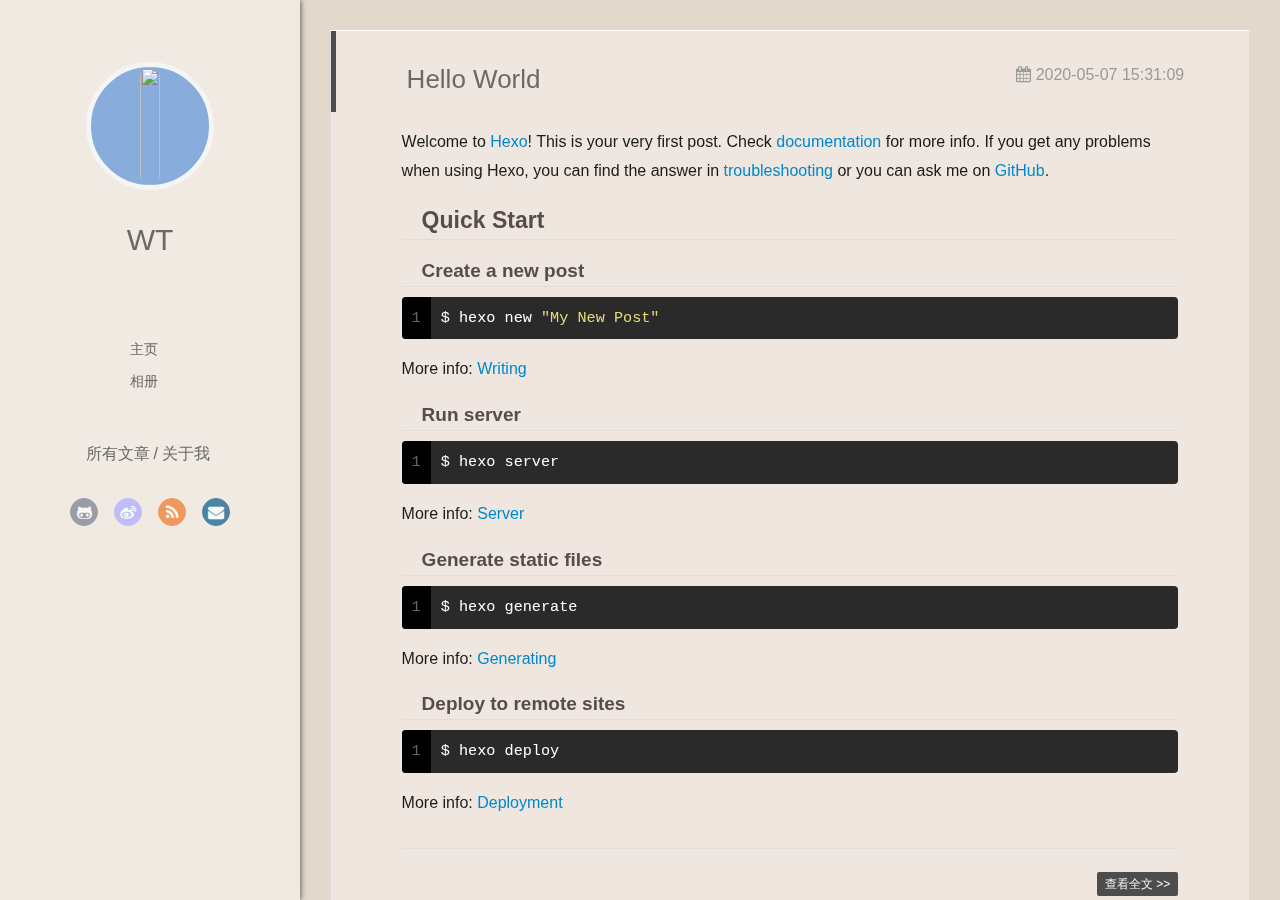
==== commit d226b2c5: "Site updated: 2020-05-08 11:45:27" ====
--- a/index.html
+++ b/index.html
@@ -17,12 +17,12 @@
 <meta name="twitter:card" content="summary">
   
   
-    <link rel="icon" href="/favicon.png">
-  
-  
-<link rel="stylesheet" href="/css/main.css">
+    <link rel="icon" href="/favicon.ico">
+  
+  
+<link rel="stylesheet" href="/css/main.49f04288a147e7b3dc8e.css">
  
-<link rel="stylesheet" href="/css/viewer.css">
+<link rel="stylesheet" href="/css/viewer.c8df928fb3d369b4bac5.css">
 
 <meta name="generator" content="Hexo 4.2.0"></head>
 
@@ -32,7 +32,7 @@
       <div class="intrude-less">
 	<header id="header" class="inner">
 		<a href="/" @mouseover="linkMouseover('home')" class="profilepic">
-			<img src="https://timgsa.baidu.com/timg?image&amp;quality=80&amp;size=b9999_10000&amp;sec=1588860925858&amp;di=0722054bf3a97e93e0152e795d946204&amp;imgtype=0&amp;src=http%3A%2F%2Fwww.ttpaihang.com%2Fimage%2Fvote%2F20140428095425116203.jpg" class="js-avatar">
+			<img src="https://cdn.colorfulsweet.site/resources/avatar.jpg" class="js-avatar">
 		</a>
 		<hgroup>
 		  <h1 class="header-author"><a href="/" @mouseover="linkMouseover('home')">WT</a></h1>
@@ -44,7 +44,7 @@
 				
 				<li><a href="/" target="_self">主页</a></li>
 	    	
-				<li><a href="/photo/" target="_self">照片墙</a></li>
+				<li><a href="/photo/" target="_self">相册</a></li>
 	    	
 			</ul>
 		</nav>
@@ -58,19 +58,24 @@
 		<nav class="header-nav">
 			<div class="social">
 				
-					<a class="github" target="_blank"  href="/" 
-							@mouseover="linkMouseover('github')" title="">
-						<i class="icon icon-github"></i>
+					<a class="github" target="_blank"  href="/null" 
+							@mouseover="linkMouseover('github')" title="Github主页">
+						<i class="icon icon-github-alt"></i>
 					</a>
 		    
-					<a class="weibo" target="_blank"  href="/" 
-							@mouseover="linkMouseover('weibo')" title="">
+					<a class="weibo" target="_blank"  href="/null" 
+							@mouseover="linkMouseover('weibo')" title="微博">
 						<i class="icon icon-weibo"></i>
 					</a>
 		    
-					<a class="rss" target="_blank"  href="/" 
-							@mouseover="linkMouseover('rss')" title="">
+					<a class="rss" target="_blank"  href="/null" 
+							@mouseover="linkMouseover('rss')" title="Rss订阅">
 						<i class="icon icon-rss"></i>
+					</a>
+		    
+					<a class="mail" target="_blank"  href="/null" 
+							@mouseover="linkMouseover('mail')" title="邮箱">
+						<i class="icon icon-mail"></i>
 					</a>
 		    
 			</div>
@@ -108,7 +113,7 @@
 	<div class="intrude-less">
 		<header id="header" class="inner">
 			<div class="profilepic">
-				<img src="https://timgsa.baidu.com/timg?image&amp;quality=80&amp;size=b9999_10000&amp;sec=1588860925858&amp;di=0722054bf3a97e93e0152e795d946204&amp;imgtype=0&amp;src=http%3A%2F%2Fwww.ttpaihang.com%2Fimage%2Fvote%2F20140428095425116203.jpg" class="js-avatar">
+				<img src="https://cdn.colorfulsweet.site/resources/avatar.jpg" class="js-avatar">
 			</div>
 			<hgroup>
 			  <h1 class="header-author js-header-author">WT</h1>
@@ -118,19 +123,24 @@
 			<nav class="header-nav">
 				<div class="social">
 					
-						<a class="github" target="_blank" href="/" 
-								title="">
-							<i class="icon icon-"></i>
+						<a class="github" target="_blank" href="/null" 
+								title="Github主页">
+							<i class="icon icon-github-alt"></i>
 						</a>
 			    
-						<a class="weibo" target="_blank" href="/" 
-								title="">
-							<i class="icon icon-"></i>
+						<a class="weibo" target="_blank" href="/null" 
+								title="微博">
+							<i class="icon icon-weibo"></i>
 						</a>
 			    
-						<a class="rss" target="_blank" href="/" 
-								title="">
-							<i class="icon icon-"></i>
+						<a class="rss" target="_blank" href="/null" 
+								title="Rss订阅">
+							<i class="icon icon-rss"></i>
+						</a>
+			    
+						<a class="mail" target="_blank" href="/null" 
+								title="邮箱">
+							<i class="icon icon-mail"></i>
 						</a>
 			    
 				</div>
@@ -142,7 +152,7 @@
 				
 					<li style="width: 50%"><a href="/">主页</a></li>
 		      
-					<li style="width: 50%"><a href="/photo/">照片墙</a></li>
+					<li style="width: 50%"><a href="/photo/">相册</a></li>
 		      
 				</ul>
 			</nav>
@@ -275,9 +285,9 @@
   <div class="tools-nav header-menu">
     <ul style="width:70%">
     
-      <li style="width: 50%" @click="openSlider($event, 'innerArchive')"><a href="javascript:void(0)" :class="{active:innerArchive}">所有文章</a></li>
-      
-      <li style="width: 50%" @click="openSlider($event, 'aboutme')"><a href="javascript:void(0)" :class="{active:aboutme}">关于我</a></li>
+      <li style="width: 33.333333333333336%" @click="openSlider($event, 'innerArchive')"><a href="javascript:void(0)" :class="{active:innerArchive}">所有文章</a></li>
+      
+      <li style="width: 33.333333333333336%" @click="openSlider($event, 'aboutme')"><a href="javascript:void(0)" :class="{active:aboutme}">关于我</a></li>
       
     </ul>
   </div>
@@ -326,11 +336,11 @@
               <i class="icon icon-calendar"></i>
               <span v-text="item.date" @click="addSearchItem(item.date.substr(0,7),'date')"></span>
             </p>
-            <p class="search-category" v-if="item.categories.length">
+            <p class="search-category" v-if="item.categories && item.categories.length">
               <i class="icon icon-book" ></i>
               <span v-for="(category,index) in item.categories" :key="index" @click="addSearchItem(category.name, 'category')" v-text="category.name"></span>
             </p>
-            <p class="search-tag" v-if="item.tags.length">
+            <p class="search-tag" v-if="item.tags && item.tags.length">
               <i class="icon icon-tags" ></i>
               <span v-for="tag in item.tags" @click="addSearchItem(tag.name, 'tag')" v-text="tag.name"></span>
             </p>
@@ -342,7 +352,7 @@
     
     	<section class="tools-section tools-section-me" v-show="aboutme">
       
-        <div class="aboutme-wrap" id="js-aboutme">很惭愧<br><br>只做了一点微小的工作<br>谢谢大家</div>
+        <div class="aboutme-wrap" id="js-aboutme">愿你最终能接纳每一面每一种的自己<br>独自活着便是团圆</div>
       
     	</section>
     
@@ -400,7 +410,7 @@
   isCategory: false, // 是否为分类页面
   pageid: undefined, // 页面标识, 用于个性化页面开发
   toc_hide_index: true, // 目录序号
-  comment: true, // 文章全文页面是否开启评论
+  comment: false, // 文章全文页面是否开启评论
   animate: true, // 是否显示文章列表页动画效果
   root: '/', // 资源根路径
   baseUrl: 'http://yoursite.com',
@@ -408,13 +418,13 @@
 }
 </script>
 
-<script src="/js/main.js"></script>
+<script src="/js/main.e7c1d789305f9460fa9a.js"></script>
  
-<script src="/js/slider.js"></script>
+<script src="/js/slider.25a70176d6f043ed8b07.js"></script>
  
-<script src="/js/mobile.js"></script>
+<script src="/js/mobile.2a63d6fea4d60b5eea6c.js"></script>
  
-<script src="/js/viewer.js"></script>
+<script src="/js/viewer.3b441f1b584e5b444b3e.js"></script>
 
 </body>
 </html>--- a/css/main.49f04288a147e7b3dc8e.css
+++ b/css/main.49f04288a147e7b3dc8e.css
@@ -0,0 +1,4 @@
+.clearfix::before,.clearfix::after{content:"";display:table}.clearfix::after{clear:both}.left-col{box-shadow:0px 0px 6px 0px rgba(0,0,0,0.75)}.mid-col.show .article,.left-col,.left-col #header .profilepic,.left-col #header .profilepic img,.archives-wrap,.tools-col,.tools-col .tools-section .search-wrap>.icon-search,.tools-col .tools-section .search-tag.tagcloud .article-tag-list,.tools-col .tools-section .search-ul .search-title:hover,.tools-col .tools-section .search-ul .search-time span:hover,.tools-col .tools-section .search-ul .search-tag span:hover,.tools-col .tools-section .search-ul .search-category span:hover,.article,.waifu .waifu-tool span,.category-list li.category-list-item{-webkit-transition:all 0.2s ease-in;transition:all 0.2s ease-in;-ms-transition:all 0.2s ease-in}.mid-col.show,.mid-col.hide,.tools-col.show,.tools-col.hide{-webkit-animation-duration:.5s;animation-duration:.5s;-webkit-animation-fill-mode:both;animation-fill-mode:both;-webkit-animation-timing-function:ease-in-out;animation-timing-function:ease-in-out}@-webkit-keyframes leftIn{from{-webkit-transform:translate(0, 0);transform:translate(0, 0)}to{-webkit-transform:translate(333px, 0);transform:translate(333px, 0)}}@keyframes leftIn{from{-webkit-transform:translate(0, 0);transform:translate(0, 0)}to{-webkit-transform:translate(333px, 0);transform:translate(333px, 0)}}@-webkit-keyframes leftOut{from{-webkit-transform:translate(333px, 0);transform:translate(333px, 0)}to{-webkit-transform:translate(0, 0);transform:translate(0, 0)}}@keyframes leftOut{from{-webkit-transform:translate(333px, 0);transform:translate(333px, 0)}to{-webkit-transform:translate(0, 0);transform:translate(0, 0)}}.mid-col.show{-webkit-animation-name:leftIn;animation-name:leftIn}.mid-col.hide{-webkit-animation-name:leftOut;animation-name:leftOut}@-webkit-keyframes smallLeftIn{from{-webkit-transform:translate(0, 0);transform:translate(0, 0);opacity:0}to{-webkit-transform:translate(300px, 0);transform:translate(300px, 0);opacity:1}}@keyframes smallLeftIn{from{-webkit-transform:translate(0, 0);transform:translate(0, 0);opacity:0}to{-webkit-transform:translate(300px, 0);transform:translate(300px, 0);opacity:1}}@-webkit-keyframes smallleftOut{from{-webkit-transform:translate(300px, 0);transform:translate(300px, 0);opacity:1}to{-webkit-transform:translate(0, 0);transform:translate(0, 0);opacity:0}}@keyframes smallleftOut{from{-webkit-transform:translate(300px, 0);transform:translate(300px, 0);opacity:1}to{-webkit-transform:translate(0, 0);transform:translate(0, 0);opacity:0}}.tools-col.show{-webkit-animation-name:smallLeftIn;animation-name:smallLeftIn}.tools-col.hide{-webkit-animation-name:smallleftOut;animation-name:smallleftOut}@-webkit-keyframes profilepic{0%{-webkit-transform:rotate(360deg);transform:rotate(360deg)}100%{-webkit-transform:rotate(0deg);transform:rotate(0deg)}}@keyframes profilepic{0%{-webkit-transform:rotate(360deg);transform:rotate(360deg)}100%{-webkit-transform:rotate(0deg);transform:rotate(0deg)}}.left-col #header .profilepic:hover{-webkit-animation:profilepic 5s linear infinite;animation:profilepic 5s linear infinite}html{-ms-text-size-adjust:100%;-webkit-text-size-adjust:100%;-webkit-tap-highlight-color:transparent;height:100%}body{margin:0;font-size:14px;font-family:"Helvetica Neue",Helvetica,STHeiTi,Arial,sans-serif;line-height:1.5;color:#333;background-color:#f0eae3;min-height:100%}article,aside,details,figcaption,figure,footer,header,hgroup,main,menu,nav,section,summary{display:block}audio,canvas,progress,video{display:inline-block}audio:not([controls]){display:none;height:0}progress{vertical-align:baseline}[hidden],template{display:none}a{background:transparent;text-decoration:none;color:#08c}a:active{outline:0}abbr[title]{border-bottom:1px dotted}b,strong{font-weight:bold}dfn{font-style:italic}mark{background:#ff0;color:#000}small{font-size:80%}sub,sup{font-size:75%;line-height:0;position:relative;vertical-align:baseline}sup{top:-0.5em}sub{bottom:-0.25em}img{border:0;vertical-align:middle;max-width:100%}svg:not(:root){overflow:hidden}code,kbd,pre,samp{font-family:monospace;font-size:1em}button,input,optgroup,select,textarea{color:inherit;font:inherit;margin:0;vertical-align:middle}button,input,select{overflow:visible}button,select{text-transform:none}button,html input[type="button"],input[type="reset"],input[type="submit"]{-webkit-appearance:button;cursor:pointer}[disabled]{cursor:default}button::-moz-focus-inner,input::-moz-focus-inner{border:0;padding:0}input{line-height:normal}input[type="checkbox"],input[type="radio"]{box-sizing:border-box;padding:0}input[type="number"]::-webkit-inner-spin-button,input[type="number"]::-webkit-outer-spin-button{height:auto}input[type="search"]{-webkit-appearance:textfield;box-sizing:border-box}input[type="search"]::-webkit-search-cancel-button,input[type="search"]::-webkit-search-decoration{-webkit-appearance:none}fieldset{border:1px solid #c0c0c0;margin:0 2px;padding:0.35em 0.625em 0.75em}legend{border:0;padding:0}textarea{overflow:auto;resize:vertical;vertical-align:top}optgroup{font-weight:bold}input,select,textarea,button{outline:0}textarea,input{-webkit-user-modify:read-write-plaintext-only}input::-ms-clear,input::-ms-reveal{display:none}input::-moz-placeholder,textarea::-moz-placeholder{color:#999}input:-ms-input-placeholder,textarea:-ms-input-placeholder{color:#999}input::-webkit-input-placeholder,textarea::-webkit-input-placeholder{color:#999}.placeholder{color:#999}table{border-collapse:collapse;border-spacing:0}td,th{padding:0}h1,h2,h3,h4,h5,h6,p,figure,form,blockquote{margin:0}ul,ol,li,dl,dd{margin:0;padding:0}ul,ol{list-style:none outside none}h1,h2,h3{line-height:2;font-weight:normal}h1{font-size:18px}h2{font-size:16px}h3{font-size:14px}i{font-style:normal}*{box-sizing:border-box}@font-face{font-family:"FontAwesome";src:url(../fonts/fontawsome-thin.b3c604.eot);src:url(../fonts/fontawsome-thin.b3c604.eot?#iefix) format("embedded-opentype"),url(../fonts/fontawsome-thin.4b1ebf.woff) format("woff"),url(../fonts/fontawsome-thin.4501e5.ttf) format("truetype"),url(../fonts/fontawsome-thin.c88de1.svg#uxfonteditor) format("svg");font-weight:normal;font-style:normal}.icon{font-family:'FontAwesome' !important;speak:none;font-size:16px;font-style:normal;font-weight:normal;font-variant:normal;text-transform:none;line-height:1;-webkit-font-smoothing:antialiased;-moz-osx-font-smoothing:grayscale}.icon-search:before{content:"\f002"}.icon-check:before{content:"\f00c"}.icon-remove:before,.icon-close:before{content:"\f00d"}.icon-home:before{content:"\f015"}.icon-twitter-square:before{content:"\f081"}.icon-iconcebook-square:before{content:"\f082"}.icon-github-square:before{content:"\f092"}.icon-ellipsis-v:before{content:"\f142"}.icon-google-plus-square:before{content:"\f0d4"}.icon-twitter:before{content:"\f099"}.icon-facebook:before{content:"\f09a"}.icon-github:before{content:"\f09b"}.icon-feed:before,.icon-rss:before{content:"\f09e"}.icon-weibo:before{content:"\f18a"}.icon-google-plus:before{content:"\f0d5"}.icon-tag:before{content:"\f02b"}.icon-tags:before{content:"\f02c"}.icon-book:before{content:"\f02d"}.icon-calendar:before{content:"\f073"}.icon-file-text:before{content:"\f15c"}.icon-file-text-o:before{content:"\f0f6"}.icon-clock:before{content:"\f017"}.icon-eye:before{content:"\f06e"}.icon-camera:before{content:"\f030"}.icon-comment:before{content:"\f075"}.icon-comment-o:before{content:"\f0e5"}.icon-info:before{content:"\f129"}.icon-info-circle:before{content:"\f05a"}.icon-qq:before{content:"\f1d6"}.icon-wechat:before,.icon-weixin:before{content:"\f1d7"}.icon-spinner:before{content:"\f110"}.icon-arrow-circle-o-right:before{content:"\f18e"}.icon-arrow-circle-o-left:before{content:"\f190"}.icon-share-alt:before{content:"\f1e0"}.icon-share-alt-square:before{content:"\f1e1"}.icon-list:before{content:"\f03a"}.icon-mail:before{content:"\f0e0"}.icon-mail-o:before{content:"\f003"}.icon-chevron-up:before{content:"\f077"}.icon-thumb-tack:before{content:"\f08d"}.icon-quote-left:before{content:"\f10d"}.icon-quote-right:before{content:"\f10e"}.icon-angle-left:before{content:"\f104"}.icon-github-alt:before{content:"\f113"}.icon-linkedin-square:before{content:"\f08c"}.icon-linkedin:before{content:"\f0e1"}body,button,input,select,textarea{color:#1a1a1a;font-family:"lucida grande", "lucida sans unicode", lucida, helvetica, "Hiragino Sans GB", "Microsoft YaHei", "WenQuanYi Micro Hei", sans-serif;font-size:16px;font-size:1rem;line-height:1.75}body{overflow-y:hidden;background:#e3d8cc}html,body,#container{height:100%;overflow-x:hidden;overflow-y:auto}#mobile-nav,.js-mobile-btnctn{display:none}#container{position:relative;min-height:100%;scroll-behavior:smooth;-webkit-overflow-scrolling:touch;background:#e3d8cc url(/api/common/randomBg?label=background) no-repeat;background-size:contain;background-position:right}#container.show{overflow-y:hidden}body:not(.night) #container.show{background:-webkit-linear-gradient(250deg, #5aa5c6, #a4854b);background:linear-gradient(200deg, #5aa5c6, #a4854b)}.body-wrap{padding-top:30px;margin-bottom:80px}.mid-col{position:absolute;right:0;min-height:100%;left:300px;width:auto}.mid-col.show .article{opacity:0.5 !important;pointer-events:none}.left-col{background:#f0eae3 url(/api/common/randomBg?label=banner) no-repeat;background-size:cover;background-position:top;width:300px;position:fixed;opacity:1;height:100%;z-index:999}.left-col .intrude-less{width:76%;text-align:center;margin:62px auto 0}.left-col #header{width:100%;height:300px;position:relative}.left-col #header a{color:#696969;-webkit-transition:color 0.3s;transition:color 0.3s}.left-col #header a:hover{color:#B0A0AA}.left-col #header .header-subtitle{text-align:center;color:#999;font-size:14px;line-height:25px;overflow:hidden;text-overflow:ellipsis;display:-webkit-box;-webkit-line-clamp:2;-webkit-box-orient:vertical}.left-col #header .header-menu{font-weight:300;line-height:31px;text-transform:uppercase;float:none;min-height:150px;margin-left:-12px;text-align:center;position:relative}.left-col #header .header-menu ul{position:absolute;left:50%;top:50%;-webkit-transform:translateX(-50%) translateY(-50%);transform:translateX(-50%) translateY(-50%)}.left-col #header .header-menu ul li{cursor:default}.left-col #header .header-menu ul li a{font-size:14px;min-width:300px}.left-col #header .header-smart-menu{font-size:16px;margin-bottom:20px}.left-col #header .header-smart-menu a:after{content:'/';margin-left:4px}.left-col #header .header-smart-menu a:last-child:after{content:''}.left-col #header .profilepic{text-align:center;display:block;border:5px solid #f5f5f5;border-radius:300px;width:128px;height:128px;margin:0 auto;position:relative;overflow:hidden;background:#88acdb;display:-webkit-box;-webkit-box-orient:horizontal;-webkit-box-pack:center;-webkit-box-align:center;text-align:center}.left-col #header .profilepic img{border-radius:300px;width:100%;height:100%;opacity:1}.left-col #header .profilepic img.show{width:100%;height:100%;opacity:1}.left-col #header .header-author{text-align:center;margin:0.67em 0;font-size:30px;-webkit-transition:0.3s;transition:0.3s}::-webkit-scrollbar{width:10px;height:10px;background-color:#f0eae3}::-webkit-scrollbar-button{width:0;height:0}::-webkit-scrollbar-button:start:increment,::-webkit-scrollbar-button:end:decrement{display:none}::-webkit-scrollbar-corner{display:block}::-webkit-scrollbar-thumb{border-radius:8px;background-color:rgba(0,0,0,0.3)}::-webkit-scrollbar-thumb:hover{border-radius:8px;background-color:rgba(0,0,0,0.5)}::-webkit-scrollbar-track,::-webkit-scrollbar-thumb{border-right:1px solid transparent;border-left:1px solid transparent}::-webkit-scrollbar-track:hover{background-color:rgba(0,0,0,0.15)}::-webkit-scrollbar-button:start{width:10px;height:10px;background:url(../images/scrollbar_arrow.png) no-repeat 0 0}::-webkit-scrollbar-button:start:hover{background:url(../images/scrollbar_arrow.png) no-repeat -15px 0}::-webkit-scrollbar-button:start:active{background:url(../images/scrollbar_arrow.png) no-repeat -30px 0}::-webkit-scrollbar-button:end{width:10px;height:10px;background:url(../images/scrollbar_arrow.png) no-repeat 0 -18px}::-webkit-scrollbar-button:end:hover{background:url(../images/scrollbar_arrow.png) no-repeat -15px -18px}::-webkit-scrollbar-button:end:active{background:url(../images/scrollbar_arrow.png) no-repeat -30px -18px}.article-entry .highlight{margin:10px 0;overflow:auto;color:#fff;font-size:0.95em;line-height:22.4px}.article-entry .highlight .gutter pre,.article-entry .highlight .gutter pre .line,.article-entry .gist .gist-file .gist-data .line-numbers{color:#666}.article-entry pre,.article-entry code{font-family:"Source Code Pro", Consolas, Monaco, Menlo, Consolas, monospace}.article-entry code{background:#eee;padding:0 0.3em;border:none}.article-entry pre code{background:none;text-shadow:none;padding:0;color:#fff}.article-entry .highlight{border-radius:4px;background-color:#2a2a2a}.article-entry .highlight pre{border:none;margin:0;padding:0}.article-entry .highlight table{margin:0;width:auto}.article-entry .highlight td{border:none;padding:0}.article-entry .highlight td.gutter{background-color:#000}.article-entry .highlight td.gutter pre{text-align:right;padding:0 10px;text-shadow:none}.article-entry .highlight td.code{background-color:#2a2a2a;padding:10px}.article-entry .highlight .line{min-height:19px}.article-entry .highlight figcaption{line-height:1em;margin-bottom:1em}.article-entry .highlight figcaption::after{clear:both}.article-entry .highlight figcaption a{float:right}.article-entry .highlight figcaption::before,.article-entry .highlight figcaption::after{content:"";display:table}.article-entry .gist{margin:0 -20px;border-style:solid;border-color:#ddd;border-width:1px 0;background:#272822;padding:15px 20px 15px 0}.article-entry .gist .gist-file{border:none;font-family:"Source Code Pro", Consolas, Monaco, Menlo, Consolas, monospace;margin:0}.article-entry .gist .gist-file .gist-data{background:none;border:none}.article-entry .gist .gist-file .gist-data .line-numbers{background:none;border:none;padding:0 20px 0 0}.article-entry .gist .gist-file .gist-data .line-data{padding:0 !important}.article-entry .gist .gist-file .highlight{margin:0;padding:0;border:none}.article-entry .gist .gist-file .gist-meta{background:#272822;font:0.85em "Helvetica Neue", Helvetica, Arial, sans-serif;text-shadow:0 0;padding:0;margin-top:1em;margin-left:20px}.article-entry .gist .gist-file .gist-meta a{color:#258fb8;font-weight:normal}.article-entry .gist .gist-file .gist-meta a:hover{text-decoration:underline}pre .comment{color:#6A9955}pre .keyword,pre .function .keyword,pre .class .params{color:#66d9ef}pre .tag,pre .doctype,pre .params,pre .function,pre .css .value{color:#fff}pre .css ~ * .tag,pre .title,pre .at_rule,pre .at_rule .keyword,pre .preprocessor,pre .preprocessor .keyword{color:#f92672}pre .attribute,pre .built_in,pre .class,pre .css ~ * .class,pre .function .title{color:#a6e22e}pre .value,pre .string{color:#e6db74}pre .number{color:#7163d7}pre .id,pre .css ~ * .id{color:#fd971f}#header .tagcloud a{color:#fff}.tagcloud a.js-tag{display:inline-block;text-decoration:none;font-weight:normal;font-size:10px;color:#f5f5f5;height:18px;line-height:18px;padding:0 5px 0px 10px;position:relative;border-radius:0 5px 5px 0;margin:5px 9px 5px 8px;font-family:Menlo, Monaco, "Andale Mono", "lucida console"}.tagcloud a.js-tag:hover{opacity:0.8}.tagcloud a.js-tag::before{content:" ";width:0px;height:0px;position:absolute;top:0;left:-18px;border:9px solid transparent}.tagcloud a.js-tag::after{content:" ";width:4px;height:4px;background-color:#f5f5f5;border-radius:4px;box-shadow:0px 0px 0px 1px rgba(0,0,0,0.3);position:absolute;top:7px;left:2px}.tagcloud a.color1{background:#88acdb}.tagcloud a.color1::before{border-right-color:#88acdb}.tagcloud a.color2{background:#ffa07a}.tagcloud a.color2::before{border-right-color:#ffa07a}.tagcloud a.color3{background:#ca5757}.tagcloud a.color3::before{border-right-color:#ca5757}.tagcloud a.color4{background:#76becc}.tagcloud a.color4::before{border-right-color:#76becc}.tagcloud a.color5{background:#7e608d}.tagcloud a.color5::before{border-right-color:#7e608d}.tagcloud a.color6{background:#6fc0e4}.tagcloud a.color6::before{border-right-color:#6fc0e4}.tagcloud a.color7{background:#bc8f8f}.tagcloud a.color7::before{border-right-color:#bc8f8f}.article-tag-list .article-tag-list-item{float:left}.article-pop-out{float:left}.article-pop-out .icon-thumb-tack{color:#999;float:left;margin-right:10px;margin-top:6px}.article-tag,.article-category{float:left}.article-tag .article-tag-list,.article-category .article-tag-list{float:left}.article-tag .icon,.article-category .icon{color:#999;float:left;margin-right:10px;margin-top:8px}.article-pop-out{float:left}.archive-article-date{color:#999;margin-right:7.6923%;float:right;-webkit-transition:color 0.3s;transition:color 0.3s}.archive-article-date:hover{color:#b5b5b5}.archive-article-date .icon{margin:5px 5px 5px 0}#header .header-nav{width:100%;position:absolute;-webkit-transition:-webkit-transform .3s ease-in;transition:-webkit-transform .3s ease-in;transition:transform .3s ease-in;transition:transform .3s ease-in, -webkit-transform .3s ease-in}#header .header-nav .social{margin-top:10px;text-align:center;display:-webkit-box;display:-webkit-flex;display:-ms-flexbox;display:flex;-webkit-flex-wrap:wrap;-ms-flex-wrap:wrap;flex-wrap:wrap;-webkit-box-pack:center;-webkit-justify-content:center;-ms-flex-pack:center;justify-content:center}#header .header-nav .social a{border-radius:50%;display:inline-block;vertical-align:middle;*vertical-align:auto;zoom:1;*display:inline;margin:0 8px 15px 8px;-webkit-transition:0.3s;transition:0.3s;text-align:center;color:#fff;opacity:0.7;width:28px;height:28px;line-height:28px}#header .header-nav .social a:hover{opacity:1}#header .header-nav .social a.weibo{background:#aaaaff;border:1px solid #aaaaff}#header .header-nav .social a.weibo:hover{border:1px solid #aaaaff}#header .header-nav .social a.segmentfault{background:#009a61;border:1px solid #009a61}#header .header-nav .social a.segmentfault:hover{border:1px solid #009a61}#header .header-nav .social a.rss{background:#ef7522;border:1px solid #ef7522}#header .header-nav .social a.rss:hover{border:1px solid #cf5d0f}#header .header-nav .social a.github{background:#767c8d;border:1px solid #767c8d}#header .header-nav .social a.github:hover{border:1px solid #666d80}#header .header-nav .social a.facebook{background:#3b5998;border:1px solid #3b5998}#header .header-nav .social a.facebook:hover{border:1px solid #2d4373}#header .header-nav .social a.google{background:#c83d20;border:1px solid #c83d20}#header .header-nav .social a.google:hover{border:1px solid #9c3019}#header .header-nav .social a.twitter{background:#55cff8;border:1px solid #55cff8}#header .header-nav .social a.twitter:hover{border:1px solid #24c1f6}#header .header-nav .social a.linkedin{background:#005a87;border:1px solid #005a87}#header .header-nav .social a.linkedin:hover{border:1px solid #006b98}#header .header-nav .social a.zhihu{background:#0078d8;border:1px solid #0078d8}#header .header-nav .social a.zhihu:hover{border:1px solid #0078d8}#header .header-nav .social a.douban{background:#06c611;border:1px solid #06c611}#header .header-nav .social a.douban:hover{border:1px solid #06c611}#header .header-nav .social a.mail{background:#005a87;border:1px solid #005a87}#header .header-nav .social a.mail:hover{border:1px solid #006b98}#page-nav{text-align:center;margin-top:30px}#page-nav .page-number{width:25px;height:30px;background:#4d4d4d;display:inline-block;color:#f5f5f5;line-height:30px;font-size:14px;margin:0 5px 30px;border-radius:2px}#page-nav .page-number:hover{background:#5e5e5e}#page-nav .current{background:#88acdb;cursor:default}#page-nav .current:hover{background:#88acdb}#page-nav .extend{color:#4d4d4d;margin:0 27px;opacity:1}#page-nav .extend:hover{color:#5e5e5e}#page-nav .prev.disabled,#page-nav .next.disabled{visibility:hidden}#page-nav:hover .extend{opacity:1}.archives-wrap{position:relative;margin:0 30px;padding-right:60px;border-bottom:1px solid #eee;background:rgba(240,234,227,0.8)}.archives-wrap:first-child{margin-top:30px}.archives-wrap:last-child{margin-bottom:80px}.archives-wrap .archive-year-wrap{line-height:35px;width:200px;position:absolute;padding-top:15px;font-size:1.8em;z-index:1}.archives-wrap .archive-year-wrap a{color:#666;font-weight:bold;padding-left:48px}.archives{position:relative}.archives .article-info{border:none}.archives .archive-article{margin-left:200px;padding:20px 0;border-bottom:1px solid #eee;border-top:1px solid #fff;-webkit-transition:border-color 0.2s ease-in;transition:border-color 0.2s ease-in;position:relative}.archives .archive-article:first-child{border-top:none}.archives .archive-article:last-child{border-bottom:none}.archives .archive-article-title{font-size:16px;color:#333;-webkit-transition:color 0.3s;transition:color 0.3s}.archives .archive-article-title:hover{color:#657b83}.archives .archive-article-title span{display:block;color:#a8a8a8;font-size:12px;line-height:14px;height:7px;padding-left:2px}.archives .archive-article-title span:before{display:inline-block;content:"“";font-family:serif;font-size:30px;margin:4px 4px 0 -12px;color:#c8c8c8}.archive-article-inner .icon-clock{margin-right:5px}.archive-article-inner .archive-article-header{position:relative;min-height:36px}.archive-article-inner .article-meta{position:absolute;top:10px}.archive-article-inner .article-meta .article-date time{color:#aaa}.archive-article-inner .article-meta .archive-article-date,.archive-article-inner .article-meta .article-tag-list{margin-right:30px;display:inline-block;vertical-align:middle;zoom:1;color:#666;font-size:14px}.archive-article-inner .article-meta .archive-article-date{cursor:default;margin-right:0}.archive-article-inner .article-meta .article-category:before{float:left;margin-top:1px;left:15px}.archive-article-inner .article-meta .article-category .article-category-link{width:auto;max-width:83px;padding-left:10px}.archive-article-inner .article-meta .article-tag-list{margin-top:0px}.archive-article-inner .article-meta .article-tag-list:before{left:15px}.archive-article-inner .article-meta .article-tag-list .article-tag-list-item{display:inline-block;width:auto;max-width:83px;padding-left:8px;font-size:12px}.tools-col{width:300px;height:100%;position:fixed;left:0;top:0;z-index:0;padding:0;opacity:0;-webkit-overflow-scrolling:touch;overflow-scrolling:touch}.tools-col .tools-nav{display:none}.tools-col .tools-wrap,.tools-col .tools-section{height:100%;color:#e5e5e5;width:360px;overflow:hidden;overflow-y:auto}.tools-col .tools-wrap ::-webkit-scrollbar,.tools-col .tools-section ::-webkit-scrollbar{display:none}.tools-col .tools-section .search-wrap{margin:20px 20px 10px 20px;position:relative;border-bottom:2px solid #f5f5f5;display:-webkit-box;display:-webkit-flex;display:-ms-flexbox;display:flex;-webkit-flex-wrap:wrap;-ms-flex-wrap:wrap;flex-wrap:wrap}.tools-col .tools-section .search-wrap .search-ipt{color:#f5f5f5;background:none;border:none;-webkit-box-flex:1;-webkit-flex-grow:1;-ms-flex-positive:1;flex-grow:1;width:0;min-width:80px}.tools-col .tools-section .search-wrap>.icon-search{position:absolute;right:0;bottom:7px;color:#f5f5f5;cursor:pointer}.tools-col .tools-section .search-wrap>.icon-search:hover{-webkit-transform:scale(1.2);transform:scale(1.2)}.tools-col .tools-section .search-wrap .search-item{padding-left:5px;margin:2px;border-radius:20px;background-color:#076773;white-space:nowrap;font-size:14px;line-height:25px}.tools-col .tools-section .search-wrap .search-item>.icon-close{color:#cfcfcf;font-size:12px;position:relative;margin-right:3px;cursor:pointer}.tools-col .tools-section .search-wrap ::-webkit-input-placeholder{color:#ededed}.tools-col .tools-section .search-tag.tagcloud{text-align:center;position:relative}.tools-col .tools-section .search-tag.tagcloud .article-tag-list{margin:15px 10px 0;padding:10px;background:rgba(255,255,255,0.2)}.tools-col .tools-section .search-tag.tagcloud .article-tag-list.show{display:block}.tools-col .tools-section .search-tag.tagcloud .a{float:initial}.tools-col .tools-section .search-ul{margin-top:10px;color:rgba(77,77,77,0.75);-webkit-overflow-scrolling:touch;overflow-scrolling:touch;overflow-y:auto}.tools-col .tools-section .search-ul .search-li{padding:10px 20px;border-bottom:1px dotted #dcdcdc}.tools-col .tools-section .search-ul .search-li:hover{background:rgba(255,255,255,0.2)}.tools-col .tools-section .search-ul .search-title{overflow:hidden;white-space:nowrap;text-overflow:ellipsis;display:block;color:#fffff8;text-shadow:1px 1px rgba(77,77,77,0.25)}.tools-col .tools-section .search-ul .search-title .icon{margin-right:10px;color:#fffdd8}.tools-col .tools-section .search-ul .search-title:hover{color:#fff}.tools-col .tools-section .search-ul .search-time,.tools-col .tools-section .search-ul .search-tag,.tools-col .tools-section .search-ul .search-category{display:inline-block;font-size:12px;color:#fffdd8;margin-right:10px}.tools-col .tools-section .search-ul .search-time .icon,.tools-col .tools-section .search-ul .search-tag .icon,.tools-col .tools-section .search-ul .search-category .icon{margin-right:0px}.tools-col .tools-section .search-ul .search-time span,.tools-col .tools-section .search-ul .search-tag span,.tools-col .tools-section .search-ul .search-category span{cursor:pointer;margin-right:5px}.tools-col .tools-section .search-ul .search-time span:hover,.tools-col .tools-section .search-ul .search-tag span:hover,.tools-col .tools-section .search-ul .search-category span:hover{color:#fff}.tools-col .tools-section-friends{padding-top:30px}.tools-col .aboutme-wrap{display:-webkit-box;display:-webkit-flex;display:-ms-flexbox;display:flex;-webkit-box-align:center;-webkit-align-items:center;-ms-flex-align:center;align-items:center;-webkit-box-pack:center;-webkit-justify-content:center;-ms-flex-pack:center;justify-content:center;width:100%;height:100%;color:#fffdd8;text-shadow:1px 1px rgba(77,77,77,0.45)}label.bui-switch-label input{position:absolute;opacity:0;visibility:hidden}label.bui-switch-label input:checked{border-color:#64bd63;box-shadow:#64bd63 0 0 0 16px inset;background-color:#64bd63}label.bui-switch-label input:checked:before{left:27px}label.bui-switch-label input:disabled+.bui-switch{background-color:#e8e8e8;border:solid 1px #dfdfdf}label.bui-switch-label input:disabled+.bui-switch:before{background-color:#c1c1c1}label.bui-switch-label input:disabled:checked+.bui-switch{background-color:#e8e8e8;box-shadow:#e8e8e8 0 0 0 16px inset;border:solid 1px #dfdfdf}label.bui-switch-label input:disabled:checked+.bui-switch:before{background-color:#c1c1c1}label.bui-switch-label .bui-switch{width:50px;height:20px;position:relative;top:5px;border:1px solid #dfdfdf;background-color:#fdfdfd;box-shadow:#dfdfdf 0 0 0 0 inset;border-radius:20px;border-top-left-radius:20px;border-top-right-radius:20px;border-bottom-left-radius:20px;border-bottom-right-radius:20px;background-clip:content-box;display:inline-block;-webkit-appearance:none;-webkit-user-select:none;-ms-user-select:none;user-select:none;outline:none}label.bui-switch-label .bui-switch:before{content:'';width:18px;height:18px;position:absolute;left:1px;border-radius:20px;border-top-left-radius:20px;border-top-right-radius:20px;border-bottom-left-radius:20px;border-bottom-right-radius:20px;background-color:#fff;box-shadow:0 1px 3px rgba(0,0,0,0.4)}label.bui-switch-label input:checked+.bui-switch{border-color:#64bd63;box-shadow:#64bd63 0 0 0 16px inset;background-color:#64bd63}label.bui-switch-label input:checked+.bui-switch:before{left:30px}label.bui-switch-label.bui-switch-animbg{-webkit-transition:background-color ease .4s;transition:background-color ease .4s}label.bui-switch-label.bui-switch-animbg .bui-switch:before{-webkit-transition:left 0.3s;transition:left 0.3s}label.bui-switch-label.bui-switch-animbg input:checked+.bui-switch{box-shadow:#dfdfdf 0 0 0 0 inset;background-color:#64bd63;-webkit-transition:border-color .4s,background-color ease .4s;transition:border-color .4s,background-color ease .4s}label.bui-switch-label.bui-switch-animbg input:checked+.bui-switch:before{-webkit-transition:left 0.3s;transition:left 0.3s}#search-panel{width:500px;top:10%;-webkit-transform:translate(-50%, 0);transform:translate(-50%, 0)}#search-panel .search{border-bottom:1px solid #ccc;display:-webkit-box;display:-webkit-flex;display:-ms-flexbox;display:flex;line-height:40px}#search-panel .search .search-input-icon{padding:0 10px}#search-panel .search .search-input{-webkit-box-flex:1;-webkit-flex-grow:1;-ms-flex-positive:1;flex-grow:1}#search-panel .search .search-input input[type=text]{padding:5px 0;width:100%;outline:0;border:none;background:0 0}#search-panel .search-result{max-height:600px;overflow-y:auto;position:relative}#search-panel .search-result .search-result-item{text-align:left;border-bottom:1px dashed #ccc;padding:10px 10px 0}#search-panel .search-result .search-result-item:hover{border-bottom-color:#aaa}#search-panel .search-result .tip{text-align:center}#search-panel .search-result .more-item{cursor:pointer;-webkit-transform:rotate(180deg) translateY(60px);transform:rotate(180deg) translateY(60px);background:-webkit-linear-gradient(top, #f0eae3 10%, rgba(255,255,255,0) 100%);background:linear-gradient(-180deg, #f0eae3 10%, rgba(255,255,255,0) 100%);position:absolute;height:70px;width:100%}.body-wrap>article{position:relative}.article-outer{-webkit-perspective:500px;perspective:500px;margin:0 30px 30px;position:relative}.article{border-width:1px;border-style:solid;border-color:#fff #ddd;background:rgba(240,234,227,0.8)}.article img{max-width:100%}#comments{margin:0 30px;background-color:#f0eae3}.article-inner h1.article-title,.article-title{color:#696969;margin-left:0px;font-weight:300;line-height:35px;margin-bottom:20px;font-size:26px;-webkit-transition:color 0.3s;transition:color 0.3s}.article-header{border-left:5px solid #4d4d4d;padding:30px 0px 15px 25px;padding-left:7.6923%}.article-meta{position:absolute;right:0;top:23px;text-align:center;z-index:1}.article-meta time{color:#aaa}.article-meta time .icon-clock{margin-right:8px;font-size:16px}.article-more-link{margin-top:0;text-align:left;float:right}.article-more-link a{background-color:#4d4d4d;color:#f5f5f5;font-size:12px;padding:5px 8px 5px;line-height:16px;border-radius:2px;-webkit-transition:background-color 0.3s;transition:background-color 0.3s}.article-more-link a:hover{background:#3c3c3c}.article-more-link a.hidden{visibility:hidden}.article-info-index.article-info{padding-top:20px;margin:30px 7.6923% 0 7.6923%;min-height:72px;border-top:1px solid #ddd}.article-info-post.article-info{padding:0;border:none;margin:-30px 0 20px 7.6923%}.article-inner{border-color:#d1d1d1}.article-inner h1,.article-inner h2,.article-inner h3,.article-inner h4,.article-inner h5,.article-inner h6{font-weight:900}.article-inner h1:first-child,.article-inner h2:first-child,.article-inner h3:first-child,.article-inner h4:first-child,.article-inner h5:first-child,.article-inner h6:first-child{margin-top:0}.article-inner h1{font-size:28px;font-size:1.75rem;line-height:1.25;margin-top:2em;margin-bottom:1em}.article-inner h1:first-child{display:inline}.article-inner h2{font-size:23px;font-size:1.4375rem;line-height:1.2173913043}.article-inner h3{font-size:19px;font-size:1.1875rem;line-height:1.1052631579}.article-inner h4,.article-inner h5,.article-inner h6{font-size:16px;font-size:1rem;line-height:1.3125}.article-inner h6{font-style:italic}.article-entry{line-height:1.8em;padding-right:7.6923%;padding-left:7.6923%}.article-entry .post-count{color:#b9b9b9;font-size:14px}.article-entry .post-count .count-item{display:inline-block;padding-right:10px}.article-entry .post-count .count-item span{font-weight:bold}.article-entry img{-webkit-transition:box-shadow 0.4s ease,-webkit-transform 0.3s ease-out;transition:box-shadow 0.4s ease,-webkit-transform 0.3s ease-out;transition:transform 0.3s ease-out,box-shadow 0.4s ease;transition:transform 0.3s ease-out,box-shadow 0.4s ease,-webkit-transform 0.3s ease-out;cursor:zoom-in}.article-entry img:hover{-webkit-transform:scale(1.05, 1.05);transform:scale(1.05, 1.05);box-shadow:0px 0px 10px 2px #87afea}.article-entry p{margin-top:1em}.article-entry p code,.article-entry li code{padding:3px 4px;margin:0 3px;background:#f5ecee;color:#c7254e;font-family:Menlo,Monaco,"Andale Mono","lucida console","Courier New","Microsoft YaHei";word-wrap:break-word;font-size:14px;border-radius:3px}.article-entry blockquote{padding:15px 20px;margin-top:10px;border-left:5px solid #657b83;background:#f6f6f6}.article-entry blockquote p{margin-top:0;margin-bottom:0}.article-entry em{font-style:italic}.article-entry ul li:before{content:"";width:6px;height:6px;border:1px solid #999;border-radius:10px;background:#aaa;display:inline-block;margin-right:10px;margin-top:10px}.article-entry ol{counter-reset:item}.article-entry ol li:before{counter-increment:item;content:counter(item) ".";margin-right:10px}.article-entry ul,.article-entry ol{margin-top:1em}.article-entry li ul,.article-entry li ol{margin-left:30px}.article-entry li ul li:before,.article-entry li ol li:before{content:"";background:#dedede}.article-entry h1{margin-top:30px}.article-entry h2,.article-entry h3,.article-entry h4,.article-entry h5,.article-entry h6{margin-top:20px;font-weight:bold;color:#574C4C;padding-bottom:5px;padding-left:20px;border-bottom:1px solid #ddd}.article-entry video{max-width:100%}.article-entry strong{font-weight:bold}.article-entry .caption{display:block;font-size:0.8em;color:#aaa}.article-entry hr{height:0;margin-top:20px;margin-bottom:20px;border-left:0;border-right:0;border-top:1px solid #DDD;border-bottom:1px solid #FFF}.article-entry pre{line-height:1.5;margin-top:10px;padding:5px 15px;overflow-x:auto;border:1px solid #ccc;font-family:Menlo,Monaco,"Andale Mono","lucida console","Courier New",monospace}.article-entry pre code{font-size:14px}.article-entry table{width:100%;border:1px solid #dedede;margin:15px 0;border-collapse:collapse}.article-entry table tr,.article-entry table td{height:35px}.article-entry table thead tr{background:#f8f8f8}.article-entry table tbody tr:hover{background:#efefef}.article-entry table td,.article-entry table th{border:1px solid #dedede;padding:0 10px}.article-entry figure table{border:none;width:auto;margin:0}.article-entry figure table tbody tr:hover{background:none}#article-nav{margin:0 0 20px 0;padding:0 32px 10px;min-height:30px}#article-nav .article-nav-link-wrap{font-size:14px}#article-nav .article-nav-link-wrap .article-nav-title{display:inline-block;font-size:16px;-webkit-transition:color 0.3s;transition:color 0.3s}#article-nav .article-nav-link-wrap:hover .article-nav-title{color:#4d4d4d}#article-nav #article-nav-older{float:right}.share-wrap{min-height:20px}.share-btn{float:right;position:relative}.share-icons{display:-webkit-box;display:-webkit-flex;display:-ms-flexbox;display:flex;-webkit-box-pack:center;-webkit-justify-content:center;-ms-flex-pack:center;justify-content:center;-webkit-box-align:center;-webkit-align-items:center;-ms-flex-align:center;align-items:center;-webkit-flex-wrap:wrap;-ms-flex-wrap:wrap;flex-wrap:wrap}.share-icons a{border:1px solid #dbdbdb;border-radius:50%;display:-moz-inline-stack;display:inline-block;vertical-align:middle;zoom:1;margin:10px;-webkit-transition:0.3s;transition:0.3s;text-align:center;color:#f5f5f5;opacity:0.7;width:28px;height:28px;line-height:26px;text-shadow:1px 1px 1px #509eb7}.share-icons a:active{color:#f5f5f5}.share-icons a:hover{-webkit-transform:scale(1.2);transform:scale(1.2)}.share-icons a.share-outer{border:none;color:#f5f5f5;background:#4d4d4d;text-shadow:none}.page-modal{display:none;position:fixed;top:50%;left:50%;z-index:1001;padding:20px;text-align:center;color:#727272;background:#f0eae3;border-radius:4px;box-shadow:0 2px 5px 0 rgba(0,0,0,0.16),0 2px 10px 0 rgba(0,0,0,0.12);opacity:0;-webkit-transform:translate(-50%, -50%);transform:translate(-50%, -50%);-webkit-transition:.3s;transition:.3s}.page-modal p{margin-bottom:10px}.page-modal.in{display:block;opacity:1}.page-modal .close{position:absolute;right:10px;top:10px;color:rgba(0,0,0,0.2);font-size:16px;line-height:20px}.page-modal .close:hover,.page-modal .close:active{color:rgba(0,0,0,0.4)}.mask{display:none;position:fixed;top:0;left:0;bottom:0;z-index:1000;width:100%;height:100%;background:#000;opacity:0;filter:alpha(opacity=0);pointer-events:none;-webkit-transition:.3s ease-in-out;transition:.3s ease-in-out}.mask.in{display:block;pointer-events:auto;opacity:.3}.page-reward{margin:60px 0;text-align:center}.page-reward .page-reward-btn{position:relative;display:inline-block;width:56px;height:56px;line-height:56px;font-size:20px;color:#f5f5f5;background:#f44336;border-radius:50%;box-shadow:0 2px 5px 0 rgba(0,0,0,0.16),0 2px 10px 0 rgba(0,0,0,0.12);-webkit-transition:.4s ease-in-out;transition:.4s ease-in-out}.page-reward .page-reward-btn:hover,.page-reward .page-reward-btn:active{box-shadow:0 6px 12px rgba(0,0,0,0.2),0 4px 15px rgba(0,0,0,0.2)}.page-reward .page-reward-btn .tooltip-item{display:block;width:56px;height:56px}.page-reward .reward-box{display:-webkit-box;display:-webkit-flex;display:-ms-flexbox;display:flex;-webkit-justify-content:space-around;-ms-flex-pack:distribute;justify-content:space-around}.page-reward .reward-p{color:#f5f5f5;font-weight:bold;text-shadow:1px 1px 1px #45b9e0}.page-reward .reward-p .icon{margin:0 10px;color:#ddd}.page-reward .reward-type{font-size:16px;display:block;color:#4d4d4d;margin:20px 0 0 0}.page-reward .reward-img{width:130px;height:130px;border:6px solid #dbdbdb;border-radius:3px}.wrap-side-operation{position:fixed;right:40px;bottom:50px;z-index:999;font-size:14px}.wrap-side-operation .icon{color:#f5f5f5;text-shadow:1px 1px 1px #509eb7;font-size:24px;line-height:40px;width:40px;text-align:center;display:block;-webkit-transition:0.3s;transition:0.3s}.mod-side-operation{width:40px;text-align:center}.jump-container:hover .icon,.toc-container:hover .icon{background:rgba(36,193,246,0.9)}.jump-container,.toc-container{position:relative;cursor:pointer;width:40px;height:40px;background:#ccc;opacity:.7}.jump-plan-container{position:absolute;top:-11px;left:-4px;width:50px;height:61px;overflow:hidden}.jump-plan-container .jump-plane{display:block;position:absolute;width:42px;height:66px;-webkit-transform:translateY(68px);transform:translateY(68px);left:-2px}.toc-container.tooltip-left{margin-top:10px;-webkit-transition:0.3s;transition:0.3s}.toc-container.tooltip-left .tooltip{width:40px;height:40px;top:0;left:0}.toc-container.tooltip-left .tooltip-east .tooltip-content{min-height:100px;text-align:left;padding:5px 0 5px 20px;right:4.7em;min-width:200px;width:initial;font-size:14px;text-shadow:1px 1px 1px #398199;bottom:-10px;-webkit-transform-origin:100% 100%;transform-origin:100% 100%;-webkit-transform:translate3d(0, -10px, 0) rotate3d(1, 1, 1, -30deg);transform:translate3d(0, -10px, 0) rotate3d(1, 1, 1, -30deg)}.toc-container.tooltip-left .tooltip-east .tooltip-content a{color:#f5f5f5}.toc-container.tooltip-left .tooltip-east .tooltip-content::after{top:initial;bottom:23px}.toc-container.tooltip-left .tooltip-east .tooltip-content .toc-article{max-height:500px;overflow-x:hidden;overflow-y:auto}.toc-container.tooltip-left .tooltip-east .tooltip-content .toc-article li ol,.toc-container.tooltip-left .tooltip-east .tooltip-content .toc-article li ul{margin-left:30px}.toc-container.tooltip-left .tooltip-east .tooltip-content .toc-article li{white-space:nowrap}.toc-container.tooltip-left .tooltip:hover .tooltip-content{bottom:-10px;-webkit-transform:translate(0);transform:translate(0)}.tooltip-left .tooltip{position:absolute;z-index:999;cursor:pointer;width:28px;height:28px;top:-10px;right:10px}.tooltip-left .tooltip:hover a.share-outer{background:#24c1f6}@-webkit-keyframes pulse{from{-webkit-transform:scale3d(0.5, 0.5, 1);transform:scale3d(0.5, 0.5, 1)}to{-webkit-transform:scale3d(1, 1, 1);transform:scale3d(1, 1, 1)}}@keyframes pulse{from{-webkit-transform:scale3d(0.5, 0.5, 1);transform:scale3d(0.5, 0.5, 1)}to{-webkit-transform:scale3d(1, 1, 1);transform:scale3d(1, 1, 1)}}.tooltip-left .tooltip-content{position:absolute;background:rgba(36,193,246,0.9);z-index:9999;width:200px;bottom:50%;margin-bottom:-10px;border-radius:20px;font-size:1.1em;text-align:center;color:#fff;opacity:0;cursor:default;pointer-events:none;-webkit-font-smoothing:antialiased;-webkit-transition:opacity 0.3s, -webkit-transform 0.3s;transition:opacity 0.3s, -webkit-transform 0.3s;transition:opacity 0.3s, transform 0.3s;transition:opacity 0.3s, transform 0.3s, -webkit-transform 0.3s}.tooltip-left .tooltip-west .tooltip-content{left:3.5em;-webkit-transform-origin:-2em 50%;transform-origin:-2em 50%;-webkit-transform:translate3d(0, 50%, 0) rotate3d(1, 1, 1, 30deg);transform:translate3d(0, 50%, 0) rotate3d(1, 1, 1, 30deg)}.tooltip-left .tooltip-east .tooltip-content{right:3.5em;-webkit-transform-origin:calc(100% + 2em) 50%;transform-origin:calc(100% + 2em) 50%;-webkit-transform:translate3d(0, 50%, 0) rotate3d(1, 1, 1, -30deg);transform:translate3d(0, 50%, 0) rotate3d(1, 1, 1, -30deg)}.tooltip-left .tooltip:hover .tooltip-content{opacity:1;-webkit-transform:translate3d(0, 50%, 0) rotate3d(0, 0, 0, 0);transform:translate3d(0, 50%, 0) rotate3d(0, 0, 0, 0);pointer-events:auto}.tooltip-left .tooltip-content::before,.tooltip-left .tooltip-content::after{content:'';position:absolute}.tooltip-left .tooltip-content::before{height:100%;width:3em}.tooltip-left .tooltip-content::after{width:2em;height:2em;top:50%;margin:-1em 0 0;background:url([data-uri]) no-repeat center center;background-size:100%}.tooltip-left .tooltip-west .tooltip-content::before,.tooltip-left .tooltip-west .tooltip-content::after{right:99%}.tooltip-left .tooltip-east .tooltip-content::before,.tooltip-left .tooltip-east .tooltip-content::after{left:99%}.tooltip-left .tooltip-east .tooltip-content::after{-webkit-transform:scale3d(-1, 1, 1);transform:scale3d(-1, 1, 1)}.tooltip-top .tooltip{display:inline;position:relative;z-index:999}.tooltip-top .tooltip::after{content:'';position:absolute;width:100%;height:20px;bottom:100%;left:50%;pointer-events:none;-webkit-transform:translateX(-50%);transform:translateX(-50%)}.tooltip-top .tooltip:hover::after{pointer-events:auto}.tooltip-top .tooltip-content{position:absolute;z-index:9999;width:370px;left:50%;bottom:100%;font-size:20px;line-height:1.4;text-align:center;font-weight:400;color:#4d4d4d;background:transparent;opacity:0;margin:0 0 -10px -185px;cursor:default;pointer-events:none;font-family:'Satisfy', cursive;-webkit-font-smoothing:antialiased;-webkit-transition:opacity 0.3s ease-in;transition:opacity 0.3s ease-in;padding-bottom:80px}.tooltip-top .tooltip:hover .tooltip-content{opacity:1;pointer-events:auto;-webkit-transition-delay:0s;transition-delay:0s}.tooltip-top .tooltip-content span{display:block}.tooltip-top .tooltip-text{border-bottom:10px solid #4d4d4d;overflow:hidden;-webkit-transform:scale3d(0, 1, 1);transform:scale3d(0, 1, 1);-webkit-transition:-webkit-transform 0.3s ease-in;transition:-webkit-transform 0.3s ease-in;transition:transform 0.3s ease-in;transition:transform 0.3s ease-in, -webkit-transform 0.3s ease-in}.tooltip-top .tooltip:hover .tooltip-text{-webkit-transition-delay:0s;transition-delay:0s;-webkit-transform:scale3d(1, 1, 1);transform:scale3d(1, 1, 1)}.tooltip-top .tooltip-inner{background:rgba(36,193,246,0.9);padding:40px;-webkit-transform:translate3d(0, 100%, 0);transform:translate3d(0, 100%, 0);-webkit-transition:-webkit-transform 0.3s ease-in;transition:-webkit-transform 0.3s ease-in;transition:transform 0.3s ease-in;transition:transform 0.3s ease-in, -webkit-transform 0.3s ease-in}.tooltip-top .tooltip:hover .tooltip-inner{-webkit-transition-delay:0.3s;transition-delay:0.3s;-webkit-transform:translate3d(0, 0, 0);transform:translate3d(0, 0, 0)}.tooltip-top .tooltip-content::after{content:'';left:50%;border:solid transparent;height:0;width:0;position:absolute;pointer-events:none;border-color:transparent;border-top-color:#4d4d4d;border-width:10px;margin-left:-10px}#footer{font-size:14px;position:absolute;bottom:30px;opacity:0.6;width:100%;text-align:center}#footer .outer{padding:0 30px}.footer-left{float:left}.footer-right{float:right}.waifu{display:none;position:fixed;bottom:0;left:0;z-index:1;font-size:0}.waifu:hover{-webkit-transform:translateY(0);transform:translateY(0)}.waifu:hover .waifu-tool{display:block}.waifu .waifu-tips{opacity:0;width:250px;height:70px;top:-30px;left:10px;padding:5px 10px;border:1px solid rgba(107,107,107,0.7);border-radius:8px;background-color:#f0eae3;font-size:13px;text-overflow:ellipsis;position:absolute;-webkit-transition:opacity .6s;transition:opacity .6s;-webkit-animation-duration:50s;animation-duration:50s;-webkit-animation-iteration-count:infinite;animation-iteration-count:infinite;-webkit-animation-name:shake;animation-name:shake;-webkit-animation-timing-function:ease-in-out;animation-timing-function:ease-in-out}.waifu .waifu-tips::before{content:"";position:absolute;top:68px;width:0;height:0;left:20px;border-top:10px rgba(107,107,107,0.7) solid;border-left:7px transparent solid;border-right:7px rgba(107,107,107,0.7) solid;border-bottom:10px transparent solid}.waifu .waifu-tips::after{content:"";position:absolute;top:66px;width:0;height:0;left:20px;border-top:10px #f0eae3 solid;border-left:7px transparent solid;border-right:6px #f0eae3 solid;border-bottom:10px transparent solid}.waifu .waifu-tool{color:#aaa;top:80px;right:60px;font-size:14px;position:absolute}.waifu .waifu-tool span{display:block;cursor:pointer;color:#393939;background-color:#f0eae3;border:1px solid #393939;border-radius:5px;padding:0 4px;margin-bottom:4px;line-height:20px;-webkit-animation-duration:30s;animation-duration:30s;-webkit-animation-iteration-count:infinite;animation-iteration-count:infinite;-webkit-animation-name:shake;animation-name:shake;-webkit-animation-timing-function:ease-in-out;animation-timing-function:ease-in-out}.waifu .waifu-tool span:hover{z-index:1;-webkit-transform:scale(1.5);transform:scale(1.5);-webkit-animation:none;animation:none}.waifu #live2d{position:relative;cursor:grab}.waifu #live2d:active{cursor:grabbing}@-webkit-keyframes shake{2%{-webkit-transform:translate(0.5px, -1.5px) rotate(-0.5deg);transform:translate(0.5px, -1.5px) rotate(-0.5deg)}4%{-webkit-transform:translate(0.5px, 1.5px) rotate(1.5deg);transform:translate(0.5px, 1.5px) rotate(1.5deg)}6%{-webkit-transform:translate(1.5px, 1.5px) rotate(1.5deg);transform:translate(1.5px, 1.5px) rotate(1.5deg)}8%{-webkit-transform:translate(2.5px, 1.5px) rotate(0.5deg);transform:translate(2.5px, 1.5px) rotate(0.5deg)}10%{-webkit-transform:translate(0.5px, 2.5px) rotate(0.5deg);transform:translate(0.5px, 2.5px) rotate(0.5deg)}12%{-webkit-transform:translate(1.5px, 1.5px) rotate(0.5deg);transform:translate(1.5px, 1.5px) rotate(0.5deg)}14%{-webkit-transform:translate(0.5px, 0.5px) rotate(0.5deg);transform:translate(0.5px, 0.5px) rotate(0.5deg)}16%{-webkit-transform:translate(-1.5px, -0.5px) rotate(1.5deg);transform:translate(-1.5px, -0.5px) rotate(1.5deg)}18%{-webkit-transform:translate(0.5px, 0.5px) rotate(1.5deg);transform:translate(0.5px, 0.5px) rotate(1.5deg)}20%{-webkit-transform:translate(2.5px, 2.5px) rotate(1.5deg);transform:translate(2.5px, 2.5px) rotate(1.5deg)}22%{-webkit-transform:translate(0.5px, -1.5px) rotate(1.5deg);transform:translate(0.5px, -1.5px) rotate(1.5deg)}24%{-webkit-transform:translate(-1.5px, 1.5px) rotate(-0.5deg);transform:translate(-1.5px, 1.5px) rotate(-0.5deg)}26%{-webkit-transform:translate(1.5px, 0.5px) rotate(1.5deg);transform:translate(1.5px, 0.5px) rotate(1.5deg)}28%{-webkit-transform:translate(-0.5px, -0.5px) rotate(-0.5deg);transform:translate(-0.5px, -0.5px) rotate(-0.5deg)}30%{-webkit-transform:translate(1.5px, -0.5px) rotate(-0.5deg);transform:translate(1.5px, -0.5px) rotate(-0.5deg)}32%{-webkit-transform:translate(2.5px, -1.5px) rotate(1.5deg);transform:translate(2.5px, -1.5px) rotate(1.5deg)}34%{-webkit-transform:translate(2.5px, 2.5px) rotate(-0.5deg);transform:translate(2.5px, 2.5px) rotate(-0.5deg)}36%{-webkit-transform:translate(0.5px, -1.5px) rotate(0.5deg);transform:translate(0.5px, -1.5px) rotate(0.5deg)}38%{-webkit-transform:translate(2.5px, -0.5px) rotate(-0.5deg);transform:translate(2.5px, -0.5px) rotate(-0.5deg)}40%{-webkit-transform:translate(-0.5px, 2.5px) rotate(0.5deg);transform:translate(-0.5px, 2.5px) rotate(0.5deg)}42%{-webkit-transform:translate(-1.5px, 2.5px) rotate(0.5deg);transform:translate(-1.5px, 2.5px) rotate(0.5deg)}44%{-webkit-transform:translate(-1.5px, 1.5px) rotate(0.5deg);transform:translate(-1.5px, 1.5px) rotate(0.5deg)}46%{-webkit-transform:translate(1.5px, -0.5px) rotate(-0.5deg);transform:translate(1.5px, -0.5px) rotate(-0.5deg)}48%{-webkit-transform:translate(2.5px, -0.5px) rotate(0.5deg);transform:translate(2.5px, -0.5px) rotate(0.5deg)}50%{-webkit-transform:translate(-1.5px, 1.5px) rotate(0.5deg);transform:translate(-1.5px, 1.5px) rotate(0.5deg)}52%{-webkit-transform:translate(-0.5px, 1.5px) rotate(0.5deg);transform:translate(-0.5px, 1.5px) rotate(0.5deg)}54%{-webkit-transform:translate(-1.5px, 1.5px) rotate(0.5deg);transform:translate(-1.5px, 1.5px) rotate(0.5deg)}56%{-webkit-transform:translate(0.5px, 2.5px) rotate(1.5deg);transform:translate(0.5px, 2.5px) rotate(1.5deg)}58%{-webkit-transform:translate(2.5px, 2.5px) rotate(0.5deg);transform:translate(2.5px, 2.5px) rotate(0.5deg)}60%{-webkit-transform:translate(2.5px, -1.5px) rotate(1.5deg);transform:translate(2.5px, -1.5px) rotate(1.5deg)}62%{-webkit-transform:translate(-1.5px, 0.5px) rotate(1.5deg);transform:translate(-1.5px, 0.5px) rotate(1.5deg)}64%{-webkit-transform:translate(-1.5px, 1.5px) rotate(1.5deg);transform:translate(-1.5px, 1.5px) rotate(1.5deg)}66%{-webkit-transform:translate(0.5px, 2.5px) rotate(1.5deg);transform:translate(0.5px, 2.5px) rotate(1.5deg)}68%{-webkit-transform:translate(2.5px, -1.5px) rotate(1.5deg);transform:translate(2.5px, -1.5px) rotate(1.5deg)}70%{-webkit-transform:translate(2.5px, 2.5px) rotate(0.5deg);transform:translate(2.5px, 2.5px) rotate(0.5deg)}72%{-webkit-transform:translate(-0.5px, -1.5px) rotate(1.5deg);transform:translate(-0.5px, -1.5px) rotate(1.5deg)}74%{-webkit-transform:translate(-1.5px, 2.5px) rotate(1.5deg);transform:translate(-1.5px, 2.5px) rotate(1.5deg)}76%{-webkit-transform:translate(-1.5px, 2.5px) rotate(1.5deg);transform:translate(-1.5px, 2.5px) rotate(1.5deg)}78%{-webkit-transform:translate(-1.5px, 2.5px) rotate(0.5deg);transform:translate(-1.5px, 2.5px) rotate(0.5deg)}80%{-webkit-transform:translate(-1.5px, 0.5px) rotate(-0.5deg);transform:translate(-1.5px, 0.5px) rotate(-0.5deg)}82%{-webkit-transform:translate(-1.5px, 0.5px) rotate(-0.5deg);transform:translate(-1.5px, 0.5px) rotate(-0.5deg)}84%{-webkit-transform:translate(-0.5px, 0.5px) rotate(1.5deg);transform:translate(-0.5px, 0.5px) rotate(1.5deg)}86%{-webkit-transform:translate(2.5px, 1.5px) rotate(0.5deg);transform:translate(2.5px, 1.5px) rotate(0.5deg)}88%{-webkit-transform:translate(-1.5px, 0.5px) rotate(1.5deg);transform:translate(-1.5px, 0.5px) rotate(1.5deg)}90%{-webkit-transform:translate(-1.5px, -0.5px) rotate(-0.5deg);transform:translate(-1.5px, -0.5px) rotate(-0.5deg)}92%{-webkit-transform:translate(-1.5px, -1.5px) rotate(1.5deg);transform:translate(-1.5px, -1.5px) rotate(1.5deg)}94%{-webkit-transform:translate(0.5px, 0.5px) rotate(-0.5deg);transform:translate(0.5px, 0.5px) rotate(-0.5deg)}96%{-webkit-transform:translate(2.5px, -0.5px) rotate(-0.5deg);transform:translate(2.5px, -0.5px) rotate(-0.5deg)}98%{-webkit-transform:translate(-1.5px, -1.5px) rotate(-0.5deg);transform:translate(-1.5px, -1.5px) rotate(-0.5deg)}0%,100%{-webkit-transform:translate(0, 0) rotate(0);transform:translate(0, 0) rotate(0)}}@keyframes shake{2%{-webkit-transform:translate(0.5px, -1.5px) rotate(-0.5deg);transform:translate(0.5px, -1.5px) rotate(-0.5deg)}4%{-webkit-transform:translate(0.5px, 1.5px) rotate(1.5deg);transform:translate(0.5px, 1.5px) rotate(1.5deg)}6%{-webkit-transform:translate(1.5px, 1.5px) rotate(1.5deg);transform:translate(1.5px, 1.5px) rotate(1.5deg)}8%{-webkit-transform:translate(2.5px, 1.5px) rotate(0.5deg);transform:translate(2.5px, 1.5px) rotate(0.5deg)}10%{-webkit-transform:translate(0.5px, 2.5px) rotate(0.5deg);transform:translate(0.5px, 2.5px) rotate(0.5deg)}12%{-webkit-transform:translate(1.5px, 1.5px) rotate(0.5deg);transform:translate(1.5px, 1.5px) rotate(0.5deg)}14%{-webkit-transform:translate(0.5px, 0.5px) rotate(0.5deg);transform:translate(0.5px, 0.5px) rotate(0.5deg)}16%{-webkit-transform:translate(-1.5px, -0.5px) rotate(1.5deg);transform:translate(-1.5px, -0.5px) rotate(1.5deg)}18%{-webkit-transform:translate(0.5px, 0.5px) rotate(1.5deg);transform:translate(0.5px, 0.5px) rotate(1.5deg)}20%{-webkit-transform:translate(2.5px, 2.5px) rotate(1.5deg);transform:translate(2.5px, 2.5px) rotate(1.5deg)}22%{-webkit-transform:translate(0.5px, -1.5px) rotate(1.5deg);transform:translate(0.5px, -1.5px) rotate(1.5deg)}24%{-webkit-transform:translate(-1.5px, 1.5px) rotate(-0.5deg);transform:translate(-1.5px, 1.5px) rotate(-0.5deg)}26%{-webkit-transform:translate(1.5px, 0.5px) rotate(1.5deg);transform:translate(1.5px, 0.5px) rotate(1.5deg)}28%{-webkit-transform:translate(-0.5px, -0.5px) rotate(-0.5deg);transform:translate(-0.5px, -0.5px) rotate(-0.5deg)}30%{-webkit-transform:translate(1.5px, -0.5px) rotate(-0.5deg);transform:translate(1.5px, -0.5px) rotate(-0.5deg)}32%{-webkit-transform:translate(2.5px, -1.5px) rotate(1.5deg);transform:translate(2.5px, -1.5px) rotate(1.5deg)}34%{-webkit-transform:translate(2.5px, 2.5px) rotate(-0.5deg);transform:translate(2.5px, 2.5px) rotate(-0.5deg)}36%{-webkit-transform:translate(0.5px, -1.5px) rotate(0.5deg);transform:translate(0.5px, -1.5px) rotate(0.5deg)}38%{-webkit-transform:translate(2.5px, -0.5px) rotate(-0.5deg);transform:translate(2.5px, -0.5px) rotate(-0.5deg)}40%{-webkit-transform:translate(-0.5px, 2.5px) rotate(0.5deg);transform:translate(-0.5px, 2.5px) rotate(0.5deg)}42%{-webkit-transform:translate(-1.5px, 2.5px) rotate(0.5deg);transform:translate(-1.5px, 2.5px) rotate(0.5deg)}44%{-webkit-transform:translate(-1.5px, 1.5px) rotate(0.5deg);transform:translate(-1.5px, 1.5px) rotate(0.5deg)}46%{-webkit-transform:translate(1.5px, -0.5px) rotate(-0.5deg);transform:translate(1.5px, -0.5px) rotate(-0.5deg)}48%{-webkit-transform:translate(2.5px, -0.5px) rotate(0.5deg);transform:translate(2.5px, -0.5px) rotate(0.5deg)}50%{-webkit-transform:translate(-1.5px, 1.5px) rotate(0.5deg);transform:translate(-1.5px, 1.5px) rotate(0.5deg)}52%{-webkit-transform:translate(-0.5px, 1.5px) rotate(0.5deg);transform:translate(-0.5px, 1.5px) rotate(0.5deg)}54%{-webkit-transform:translate(-1.5px, 1.5px) rotate(0.5deg);transform:translate(-1.5px, 1.5px) rotate(0.5deg)}56%{-webkit-transform:translate(0.5px, 2.5px) rotate(1.5deg);transform:translate(0.5px, 2.5px) rotate(1.5deg)}58%{-webkit-transform:translate(2.5px, 2.5px) rotate(0.5deg);transform:translate(2.5px, 2.5px) rotate(0.5deg)}60%{-webkit-transform:translate(2.5px, -1.5px) rotate(1.5deg);transform:translate(2.5px, -1.5px) rotate(1.5deg)}62%{-webkit-transform:translate(-1.5px, 0.5px) rotate(1.5deg);transform:translate(-1.5px, 0.5px) rotate(1.5deg)}64%{-webkit-transform:translate(-1.5px, 1.5px) rotate(1.5deg);transform:translate(-1.5px, 1.5px) rotate(1.5deg)}66%{-webkit-transform:translate(0.5px, 2.5px) rotate(1.5deg);transform:translate(0.5px, 2.5px) rotate(1.5deg)}68%{-webkit-transform:translate(2.5px, -1.5px) rotate(1.5deg);transform:translate(2.5px, -1.5px) rotate(1.5deg)}70%{-webkit-transform:translate(2.5px, 2.5px) rotate(0.5deg);transform:translate(2.5px, 2.5px) rotate(0.5deg)}72%{-webkit-transform:translate(-0.5px, -1.5px) rotate(1.5deg);transform:translate(-0.5px, -1.5px) rotate(1.5deg)}74%{-webkit-transform:translate(-1.5px, 2.5px) rotate(1.5deg);transform:translate(-1.5px, 2.5px) rotate(1.5deg)}76%{-webkit-transform:translate(-1.5px, 2.5px) rotate(1.5deg);transform:translate(-1.5px, 2.5px) rotate(1.5deg)}78%{-webkit-transform:translate(-1.5px, 2.5px) rotate(0.5deg);transform:translate(-1.5px, 2.5px) rotate(0.5deg)}80%{-webkit-transform:translate(-1.5px, 0.5px) rotate(-0.5deg);transform:translate(-1.5px, 0.5px) rotate(-0.5deg)}82%{-webkit-transform:translate(-1.5px, 0.5px) rotate(-0.5deg);transform:translate(-1.5px, 0.5px) rotate(-0.5deg)}84%{-webkit-transform:translate(-0.5px, 0.5px) rotate(1.5deg);transform:translate(-0.5px, 0.5px) rotate(1.5deg)}86%{-webkit-transform:translate(2.5px, 1.5px) rotate(0.5deg);transform:translate(2.5px, 1.5px) rotate(0.5deg)}88%{-webkit-transform:translate(-1.5px, 0.5px) rotate(1.5deg);transform:translate(-1.5px, 0.5px) rotate(1.5deg)}90%{-webkit-transform:translate(-1.5px, -0.5px) rotate(-0.5deg);transform:translate(-1.5px, -0.5px) rotate(-0.5deg)}92%{-webkit-transform:translate(-1.5px, -1.5px) rotate(1.5deg);transform:translate(-1.5px, -1.5px) rotate(1.5deg)}94%{-webkit-transform:translate(0.5px, 0.5px) rotate(-0.5deg);transform:translate(0.5px, 0.5px) rotate(-0.5deg)}96%{-webkit-transform:translate(2.5px, -0.5px) rotate(-0.5deg);transform:translate(2.5px, -0.5px) rotate(-0.5deg)}98%{-webkit-transform:translate(-1.5px, -1.5px) rotate(-0.5deg);transform:translate(-1.5px, -1.5px) rotate(-0.5deg)}0%,100%{-webkit-transform:translate(0, 0) rotate(0);transform:translate(0, 0) rotate(0)}}@-webkit-keyframes leftIn_night{from{-webkit-transform:translate(0, 0);transform:translate(0, 0);background:#1f2e3c}to{-webkit-transform:translate(333px, 0);transform:translate(333px, 0);background:none}}@keyframes leftIn_night{from{-webkit-transform:translate(0, 0);transform:translate(0, 0);background:#1f2e3c}to{-webkit-transform:translate(333px, 0);transform:translate(333px, 0);background:none}}@-webkit-keyframes leftOut_night{from{-webkit-transform:translate(333px, 0);transform:translate(333px, 0);background:none}to{-webkit-transform:translate(0, 0);transform:translate(0, 0);background:#1f2e3c}}@keyframes leftOut_night{from{-webkit-transform:translate(333px, 0);transform:translate(333px, 0);background:none}to{-webkit-transform:translate(0, 0);transform:translate(0, 0);background:#1f2e3c}}body.night{background:#1f2e3c}body.night #container,body.night #container.show{background-color:#1f2e3c}body.night .article{background:rgba(21,32,43,0.8);border-color:#38444d;color:#d5d5d5}body.night .article .article-title{color:#f5f5f5}body.night .article .article-entry table{border-color:#38444d}body.night .article .article-entry table th,body.night .article .article-entry table td{border-color:#38444d}body.night .article .article-entry table thead tr{background:#1f2e3c}body.night .article .article-entry table tbody tr:hover{background:#30485e}body.night .article .article-entry blockquote{background:#2c2c2c}body.night .article h1,body.night .article h2,body.night .article h3,body.night .article h4,body.night .article h5,body.night .article h6{color:#ccc;border-bottom-color:#38444d}body.night .archives-wrap{background:rgba(21,32,43,0.8);border-bottom-color:#38444d}body.night .archives-wrap .archive-article{border-color:#38444d}body.night .archives-wrap a.archive-article-title{color:#d5d5d5}body.night .left-col{background:#15202b}body.night #mobile-nav{background:none}body.night #mobile-nav .overlay{display:none}body.night .profilepic,body.night .waifu,body.night #header .header-nav .social a{-webkit-filter:brightness(30%);filter:brightness(30%)}body.night #comments{background:none}body.night .article-info-index.article-info{border-top-color:#38444d}body.night #footer{color:#d5d5d5}body.night .article-entry p code,body.night .article-entry li code{background:#1f2e3c;color:#bf7676}body.night .category-list li.category-list-item{border-color:#38444d}body.night .tagcloud a.color1{background:#356aaf}body.night .tagcloud a.color1::before{border-right-color:#356aaf}body.night .tagcloud a.color2{background:#fa4700}body.night .tagcloud a.color2::before{border-right-color:#fa4700}body.night .tagcloud a.color3{background:#7b2727}body.night .tagcloud a.color3::before{border-right-color:#7b2727}body.night .tagcloud a.color4{background:#357f8e}body.night .tagcloud a.color4::before{border-right-color:#357f8e}body.night .tagcloud a.color5{background:#3a2c41}body.night .tagcloud a.color5::before{border-right-color:#3a2c41}body.night .tagcloud a.color6{background:#2186b2}body.night .tagcloud a.color6::before{border-right-color:#2186b2}body.night .tagcloud a.color7{background:#7f4c4c}body.night .tagcloud a.color7::before{border-right-color:#7f4c4c}body.night ::-webkit-scrollbar{background-color:#15202b}body.night .page-modal{background:#1f2e3c;color:#d5d5d5}body.night .page-modal .close{color:#d5d5d5}body.night #search-panel .search-input>input[type=text]{color:#d5d5d5}body.night #search-panel .more-item{background:-webkit-linear-gradient(top, #15202b 10%, rgba(255,255,255,0) 100%);background:linear-gradient(-180deg, #15202b 10%, rgba(255,255,255,0) 100%)}#photo-wall{margin:0 auto;-webkit-column-count:auto;column-count:auto;-webkit-column-width:240px;column-width:240px;-webkit-column-gap:20px;column-gap:20px}#photo-wall .item{margin-bottom:20px;-webkit-column-break-inside:avoid;break-inside:avoid}#photo-wall .item-img{width:100%;vertical-align:middle}#load-tip{color:#999;text-align:center;display:none}.category-list{text-align:center;padding:20px}.category-list li.category-list-item{display:inline-block;margin:0 1em .5em 0;padding:4px;border:1px solid #dbdbdb;font-size:1.2rem}.category-list li.category-list-item:hover{background:rgba(204,204,204,0.3)}.category-count{text-align:center;line-height:3;font-size:18px;font-weight:bold}.tag-cloud{text-align:center;padding:20px}.tag-cloud a{margin:0 20px;word-break:keep-all;position:relative}.tag-cloud a:hover::before{width:100%;left:0;right:auto}.tag-cloud a::before{content:"";position:absolute;width:0;right:0;bottom:0;height:2px;background:#08c;-webkit-transition:width .3s ease;transition:width .3s ease}@media screen and (max-width: 800px){.body-wrap{padding-top:0;margin-bottom:0}#container{background:#e3d8cc}.left-col{display:none}.mid-col{left:0;position:relative}#header .header-nav{position:relative}.wrap-side-operation{display:none}.cloud-tie-wrapper{padding:0;min-height:20px}.tools-col{left:-300px;width:300px}.tools-col .tools-wrap{padding-top:48px}.tools-col .tools-wrap,.tools-col .tools-section{width:300px}.tools-col .tools-wrap .search-tag.tagcloud,.tools-col .tools-section .search-tag.tagcloud{margin-right:-30px}.tools-col .tools-wrap .search-ul .search-li,.tools-col .tools-section .search-ul .search-li{padding:5px 20px}.tools-col.show .header-menu.tools-nav{display:block}#container .header-author.fixed{position:fixed;top:-29px;width:100%;color:#ddd}.mobile-mask{width:100%;height:100%;position:fixed;top:0;left:0;background:rgba(0,0,0,0.85);z-index:2}.btnctn{position:fixed;z-index:4}.btnctn .slider-trigger{width:35px;height:35px;text-align:center;line-height:40px;background-color:rgba(100,100,100,0.7)}.btnctn .slider-trigger .icon{font-size:20px;color:#fff}.article-header{border-left:none;padding:0;border-bottom:1px dotted #ddd}.article-header h1{margin-bottom:10px}.article-header .archive-article-date{float:initial}.header-subtitle{padding:0 24px}.header-subtitle .icon{margin:0 10px;color:#d0d0d0}.article-info-index.article-info{min-height:40px;padding-top:10px;margin:0}.article-info-post.article-info{margin:0;padding-top:10px;border:none}#viewer-box .viewer-box-l{font-size:14px}.article-nav-link-wrap{margin:5px 0;display:block;clear:both}.article-nav-link-wrap .icon-arrow-circle-o-right{float:left;margin:6px 4px 0 0}.article-outer{margin:10px 0}.article{padding:10px;border:0;font-size:16px;background:#f0eae3}.article .article-more-link{margin:0}.article .article-entry{padding:10px 0 30px 0}.article .article-inner h1.article-title,.article .article-title{font-size:18px;font-weight:300;display:block;margin:0}.article .article-meta{width:auto;height:30px;margin-top:-5px;position:relative}.article .article-meta .article-date{font-size:12px;border-radius:0;color:#666;background:none;height:auto;padding:0;margin:0;width:100%;text-align:left;margin-left:10px}.article .article-meta .article-date time{width:auto;float:right;margin-right:10px}.article .article-meta .article-tag-list{margin-top:7px;position:absolute;right:10px;top:0}.article .article-meta .article-tag-list:before{float:left;margin-top:1px;left:0}.article .article-meta .article-tag-list .article-tag-list-item{float:left;padding-left:0;width:auto;max-width:83px}.article .article-meta .article-category{margin-top:7px;position:absolute;right:10px;top:-30px}.article .article-meta .article-category:before{float:left;margin-top:1px;left:15px}.article .article-meta .article-category .article-category-link{max-width:83px;width:auto;padding-left:10px}.article #article-nav-older{float:none;display:block}#comments{margin:0}.share{padding:3px 10px}.duoshuo{padding:0 13px}#disqus_thread{padding:0 13px}#article-nav{margin:0;padding:5px 10px 10px}#article-nav #article-nav-older{float:none}#article-nav .article-nav-link-wrap .article-nav-title{font-size:16px}#page-nav .extend{opacity:1}.instagram .open-ins{left:2px;top:-30px;color:#aaa}.archives-wrap{margin:10px 10px 0px;padding:10px}.archives-wrap .archive-year-wrap{position:relative;padding:0}.archives-wrap .archive-year-wrap a{padding:0}.archives-wrap .article-meta .archive-article-date{font-size:12px;margin-right:10px;margin-top:-5px}.archives-wrap .article-meta .article-tag-list-link{font-size:12px}.archives .archive-article{padding:10px 0;margin-left:0}#footer{position:relative;bottom:0}#footer .footer-left{float:initial;margin-bottom:10px}#footer .footer-right{float:initial}#mobile-nav{display:block}#mobile-nav .header-author{margin:0;position:relative;z-index:2;color:#424242}#mobile-nav .overlay{height:110px;position:absolute;width:100%;z-index:2;background:#4d4d4d}#mobile-nav #header{padding:10px 0 0 0}#mobile-nav #header .profilepic{display:block;position:relative;z-index:100}.js-mobile-btnctn{display:block}.header-menu{height:auto;margin:10px 0 20px}.header-menu.tools-nav{display:none;position:fixed;left:0;width:100%;z-index:9999}.header-menu.tools-nav ul{margin-right:28px}.header-menu.tools-nav ul,.header-menu.tools-nav li{border-color:#fff}.header-menu.tools-nav ul a,.header-menu.tools-nav li a{color:#fff}.header-menu.tools-nav ul a.active,.header-menu.tools-nav li a.active{background:#81b5cc}.header-menu ul{text-align:center;cursor:default;display:-webkit-box;display:-webkit-flex;display:-ms-flexbox;display:flex;margin:0 auto;-webkit-box-align:center;-webkit-align-items:center;-ms-flex-align:center;align-items:center;-webkit-justify-content:space-around;-ms-flex-pack:distribute;justify-content:space-around;position:relative;z-index:1;border:1px solid #a0a0a0;border-radius:3px}.header-menu li{border-left:1px solid #a0a0a0}.header-menu li:first-child{border-left:0}.header-menu li:last-child{border-right:0}.header-menu li a{font-size:14px;overflow:hidden;text-overflow:ellipsis;white-space:nowrap;display:block;color:#a0a0a0}.header-menu li a.active{color:#eaeaea;background:#a0a0a0}#search-panel{width:100%;height:100%;top:0;left:0;-webkit-transform:none;transform:none}#search-panel .search-container{display:-webkit-box;display:-webkit-flex;display:-ms-flexbox;display:flex;width:100%;height:100%;-webkit-box-orient:vertical;-webkit-box-direction:normal;-webkit-flex-direction:column;-ms-flex-direction:column;flex-direction:column}#search-panel .search-container .search-result{-webkit-box-flex:1;-webkit-flex-grow:1;-ms-flex-positive:1;flex-grow:1}.profilepic{text-align:center;display:block;border:5px solid #f5f5f5;border-radius:300px;width:128px;height:128px;margin:0 auto;position:relative;overflow:hidden;background:#88acdb;-webkit-transition:all 0.2s ease-in;transition:all 0.2s ease-in;text-align:center}.header-author{text-align:center;margin:0.67em 0;font-size:30px;-webkit-transition:all 0.2s ease-in;transition:all 0.2s ease-in}.header-subtitle{text-align:center;color:#999;font-size:14px;line-height:25px;overflow:hidden;text-overflow:ellipsis;display:-webkit-box;-webkit-line-clamp:2;-webkit-box-orient:vertical}.header-subtitle{padding:0 24px}}
+
+
+/*# sourceMappingURL=main.49f04288a147e7b3dc8e.css.map*/--- a/css/viewer.c8df928fb3d369b4bac5.css
+++ b/css/viewer.c8df928fb3d369b4bac5.css
@@ -0,0 +1 @@
+.pswp{display:none;position:absolute;width:100%;height:100%;left:0;top:0;overflow:hidden;-ms-touch-action:none;touch-action:none;z-index:1500;-webkit-text-size-adjust:100%;-webkit-backface-visibility:hidden;outline:none}.pswp *{box-sizing:border-box}.pswp img{max-width:none}.pswp--animate_opacity{opacity:.001;will-change:opacity;-webkit-transition:opacity 333ms cubic-bezier(.4,0,.22,1);transition:opacity 333ms cubic-bezier(.4,0,.22,1)}.pswp--open{display:block}.pswp--zoom-allowed .pswp__img{cursor:-webkit-zoom-in;cursor:-moz-zoom-in;cursor:zoom-in}.pswp--zoomed-in .pswp__img{cursor:-webkit-grab;cursor:-moz-grab;cursor:grab}.pswp--dragging .pswp__img{cursor:-webkit-grabbing;cursor:-moz-grabbing;cursor:grabbing}.pswp__bg{background:#000;opacity:0;-webkit-transform:translateZ(0);transform:translateZ(0);-webkit-backface-visibility:hidden}.pswp__bg,.pswp__scroll-wrap{position:absolute;left:0;top:0;width:100%;height:100%}.pswp__scroll-wrap{overflow:hidden}.pswp__container,.pswp__zoom-wrap{-ms-touch-action:none;touch-action:none;position:absolute;left:0;right:0;top:0;bottom:0}.pswp__container,.pswp__img{-webkit-user-select:none;-ms-user-select:none;user-select:none;-webkit-tap-highlight-color:transparent;-webkit-touch-callout:none}.pswp__zoom-wrap{position:absolute;width:100%;-webkit-transform-origin:left top;transform-origin:left top;-webkit-transition:-webkit-transform 333ms cubic-bezier(.4,0,.22,1);transition:-webkit-transform 333ms cubic-bezier(.4,0,.22,1);transition:transform 333ms cubic-bezier(.4,0,.22,1);transition:transform 333ms cubic-bezier(.4,0,.22,1),-webkit-transform 333ms cubic-bezier(.4,0,.22,1)}.pswp__bg{will-change:opacity;-webkit-transition:opacity 333ms cubic-bezier(.4,0,.22,1);transition:opacity 333ms cubic-bezier(.4,0,.22,1)}.pswp--animated-in .pswp__bg,.pswp--animated-in .pswp__zoom-wrap{-webkit-transition:none;transition:none}.pswp__container,.pswp__zoom-wrap{-webkit-backface-visibility:hidden}.pswp__item{right:0;bottom:0;overflow:hidden}.pswp__img,.pswp__item{position:absolute;left:0;top:0}.pswp__img{width:auto;height:auto}.pswp__img--placeholder{-webkit-backface-visibility:hidden}.pswp__img--placeholder--blank{background:#222}.pswp--ie .pswp__img{width:100%!important;height:auto!important;left:0;top:0}.pswp__error-msg{position:absolute;left:0;top:50%;width:100%;text-align:center;font-size:14px;line-height:16px;margin-top:-8px;color:#ccc}.pswp__error-msg a{color:#ccc;text-decoration:underline}.pswp__button{width:44px;height:44px;position:relative;background:none;cursor:pointer;overflow:visible;-webkit-appearance:none;display:block;border:0;padding:0;margin:0;float:right;opacity:.75;-webkit-transition:opacity .2s;transition:opacity .2s;box-shadow:none}.pswp__button:focus,.pswp__button:hover{opacity:1}.pswp__button:active{outline:none;opacity:.9}.pswp__button::-moz-focus-inner{padding:0;border:0}.pswp__ui--over-close .pswp__button--close{opacity:1}.pswp__button,.pswp__button--arrow--left:before,.pswp__button--arrow--right:before{background:url([data-uri]) 0 0 no-repeat;background-size:264px 88px;width:44px;height:44px}@media (-webkit-min-device-pixel-ratio:1.1),(-webkit-min-device-pixel-ratio:1.09375),(min-resolution:1.1dppx),(min-resolution:105dpi){.pswp--svg .pswp__button,.pswp--svg .pswp__button--arrow--left:before,.pswp--svg .pswp__button--arrow--right:before{background-image:url(../fonts/default-skin.b257fa.svg)}.pswp--svg .pswp__button--arrow--left,.pswp--svg .pswp__button--arrow--right{background:none}}.pswp__button--close{background-position:0 -44px}.pswp__button--share{background-position:-44px -44px}.pswp__button--fs{display:none}.pswp--supports-fs .pswp__button--fs{display:block}.pswp--fs .pswp__button--fs{background-position:-44px 0}.pswp__button--zoom{display:none;background-position:-88px 0}.pswp--zoom-allowed .pswp__button--zoom{display:block}.pswp--zoomed-in .pswp__button--zoom{background-position:-132px 0}.pswp--touch .pswp__button--arrow--left,.pswp--touch .pswp__button--arrow--right{visibility:hidden}.pswp__button--arrow--left,.pswp__button--arrow--right{background:none;top:50%;margin-top:-50px;width:70px;height:100px;position:absolute}.pswp__button--arrow--left{left:0}.pswp__button--arrow--right{right:0}.pswp__button--arrow--left:before,.pswp__button--arrow--right:before{content:"";top:35px;background-color:rgba(0,0,0,.3);height:30px;width:32px;position:absolute}.pswp__button--arrow--left:before{left:6px;background-position:-138px -44px}.pswp__button--arrow--right:before{right:6px;background-position:-94px -44px}.pswp__counter,.pswp__share-modal{-webkit-user-select:none;-ms-user-select:none;user-select:none}.pswp__share-modal{display:block;background:rgba(0,0,0,.5);width:100%;height:100%;top:0;left:0;padding:10px;position:absolute;z-index:1600;opacity:0;-webkit-transition:opacity .25s ease-out;transition:opacity .25s ease-out;-webkit-backface-visibility:hidden;will-change:opacity}.pswp__share-modal--hidden{display:none}.pswp__share-tooltip{z-index:1620;position:absolute;background:#fff;top:56px;border-radius:2px;display:block;width:auto;right:44px;box-shadow:0 2px 5px rgba(0,0,0,.25);-webkit-transform:translateY(6px);transform:translateY(6px);-webkit-transition:-webkit-transform .25s;transition:-webkit-transform .25s;transition:transform .25s;transition:transform .25s,-webkit-transform .25s;-webkit-backface-visibility:hidden;will-change:transform}.pswp__share-tooltip a{display:block;padding:8px 12px;font-size:14px;line-height:18px}.pswp__share-tooltip a,.pswp__share-tooltip a:hover{color:#000;text-decoration:none}.pswp__share-tooltip a:first-child{border-radius:2px 2px 0 0}.pswp__share-tooltip a:last-child{border-radius:0 0 2px 2px}.pswp__share-modal--fade-in{opacity:1}.pswp__share-modal--fade-in .pswp__share-tooltip{-webkit-transform:translateY(0);transform:translateY(0)}.pswp--touch .pswp__share-tooltip a{padding:16px 12px}a.pswp__share--facebook:before{content:"";display:block;width:0;height:0;position:absolute;top:-12px;right:15px;border:6px solid transparent;border-bottom-color:#fff;-webkit-pointer-events:none;-moz-pointer-events:none;pointer-events:none}a.pswp__share--facebook:hover{background:#3e5c9a;color:#fff}a.pswp__share--facebook:hover:before{border-bottom-color:#3e5c9a}a.pswp__share--twitter:hover{background:#55acee;color:#fff}a.pswp__share--pinterest:hover{background:#ccc;color:#ce272d}a.pswp__share--download:hover{background:#ddd}.pswp__counter{position:absolute;left:0;top:0;height:44px;font-size:13px;line-height:44px;color:#fff;opacity:.75;padding:0 10px}.pswp__caption{position:absolute;left:0;bottom:0;width:100%;min-height:44px}.pswp__caption small{font-size:11px;color:#bbb}.pswp__caption__center{text-align:center;max-width:420px;margin:0 auto;font-size:13px;padding:10px;line-height:20px;color:#ccc}.pswp__caption--empty{display:none}.pswp__caption--fake{visibility:hidden}.pswp__preloader{width:44px;height:44px;position:absolute;top:0;left:50%;margin-left:-22px;opacity:0;-webkit-transition:opacity .25s ease-out;transition:opacity .25s ease-out;will-change:opacity;direction:ltr}.pswp__preloader__icn{width:20px;height:20px;margin:12px}.pswp__preloader--active{opacity:1}.pswp__preloader--active .pswp__preloader__icn{background:url([data-uri]) 0 0 no-repeat}.pswp--css_animation .pswp__preloader--active{opacity:1}.pswp--css_animation .pswp__preloader--active .pswp__preloader__icn{-webkit-animation:clockwise .5s linear infinite;animation:clockwise .5s linear infinite}.pswp--css_animation .pswp__preloader--active .pswp__preloader__donut{-webkit-animation:donut-rotate 1s cubic-bezier(.4,0,.22,1) infinite;animation:donut-rotate 1s cubic-bezier(.4,0,.22,1) infinite}.pswp--css_animation .pswp__preloader__icn{background:none;opacity:.75;width:14px;height:14px;position:absolute;left:15px;top:15px;margin:0}.pswp--css_animation .pswp__preloader__cut{position:relative;width:7px;height:14px;overflow:hidden}.pswp--css_animation .pswp__preloader__donut{box-sizing:border-box;width:14px;height:14px;border-radius:50%;border-color:#fff #fff transparent transparent;border-style:solid;border-width:2px;position:absolute;top:0;left:0;background:none;margin:0}@media screen and (max-width:1024px){.pswp__preloader{position:relative;left:auto;top:auto;margin:0;float:right}}@-webkit-keyframes clockwise{0%{-webkit-transform:rotate(0deg);transform:rotate(0deg)}to{-webkit-transform:rotate(1turn);transform:rotate(1turn)}}@keyframes clockwise{0%{-webkit-transform:rotate(0deg);transform:rotate(0deg)}to{-webkit-transform:rotate(1turn);transform:rotate(1turn)}}@-webkit-keyframes donut-rotate{0%{-webkit-transform:rotate(0);transform:rotate(0)}50%{-webkit-transform:rotate(-140deg);transform:rotate(-140deg)}to{-webkit-transform:rotate(0);transform:rotate(0)}}@keyframes donut-rotate{0%{-webkit-transform:rotate(0);transform:rotate(0)}50%{-webkit-transform:rotate(-140deg);transform:rotate(-140deg)}to{-webkit-transform:rotate(0);transform:rotate(0)}}.pswp__ui{-webkit-font-smoothing:auto;visibility:visible;opacity:1;z-index:1550}.pswp__top-bar{position:absolute;left:0;top:0;height:44px;width:100%}.pswp--has_mouse .pswp__button--arrow--left,.pswp--has_mouse .pswp__button--arrow--right,.pswp__caption,.pswp__top-bar{-webkit-backface-visibility:hidden;will-change:opacity;-webkit-transition:opacity 333ms cubic-bezier(.4,0,.22,1);transition:opacity 333ms cubic-bezier(.4,0,.22,1)}.pswp--has_mouse .pswp__button--arrow--left,.pswp--has_mouse .pswp__button--arrow--right{visibility:visible}.pswp__caption,.pswp__top-bar{background-color:rgba(0,0,0,.5)}.pswp__ui--fit .pswp__caption,.pswp__ui--fit .pswp__top-bar{background-color:rgba(0,0,0,.3)}.pswp__ui--idle .pswp__button--arrow--left,.pswp__ui--idle .pswp__button--arrow--right,.pswp__ui--idle .pswp__top-bar{opacity:0}.pswp__ui--hidden .pswp__button--arrow--left,.pswp__ui--hidden .pswp__button--arrow--right,.pswp__ui--hidden .pswp__caption,.pswp__ui--hidden .pswp__top-bar{opacity:.001}.pswp__ui--one-slide .pswp__button--arrow--left,.pswp__ui--one-slide .pswp__button--arrow--right,.pswp__ui--one-slide .pswp__counter{display:none}.pswp__element--disabled{display:none!important}.pswp--minimal--dark .pswp__top-bar{background:none}